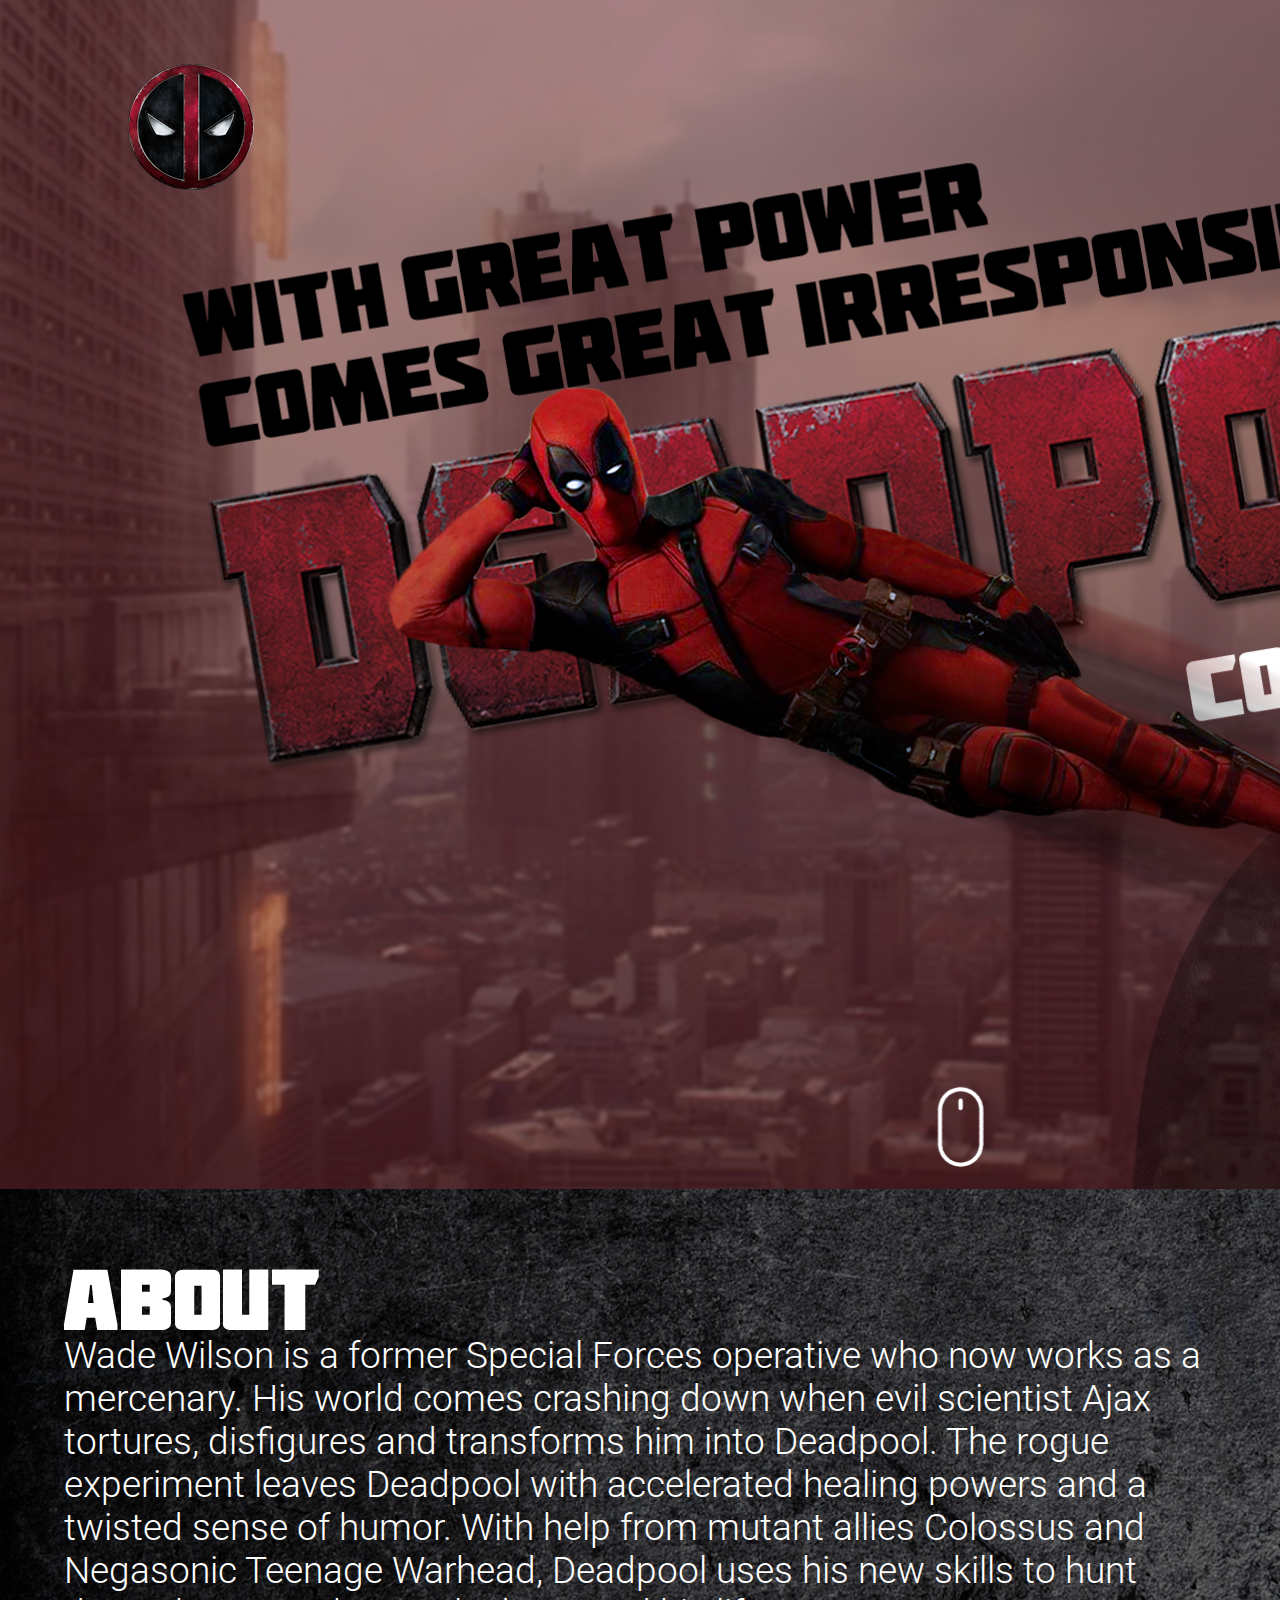
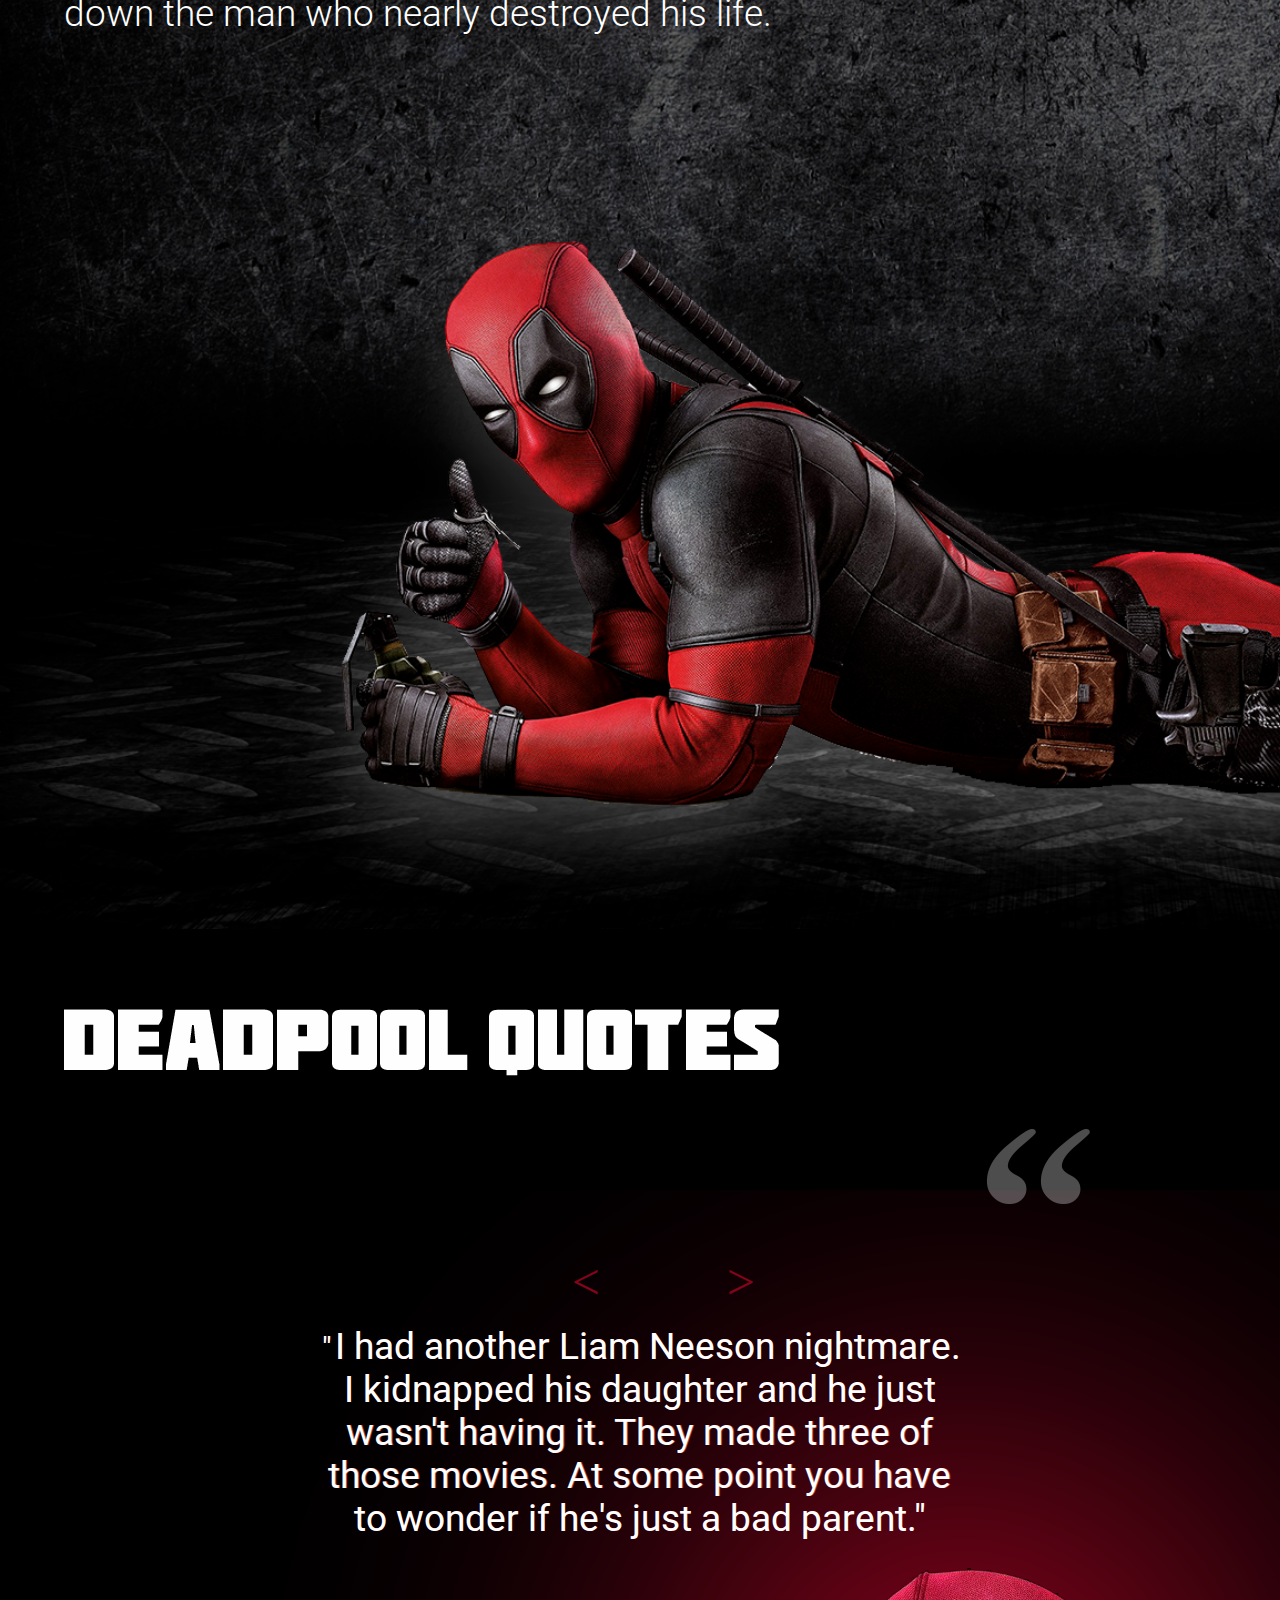
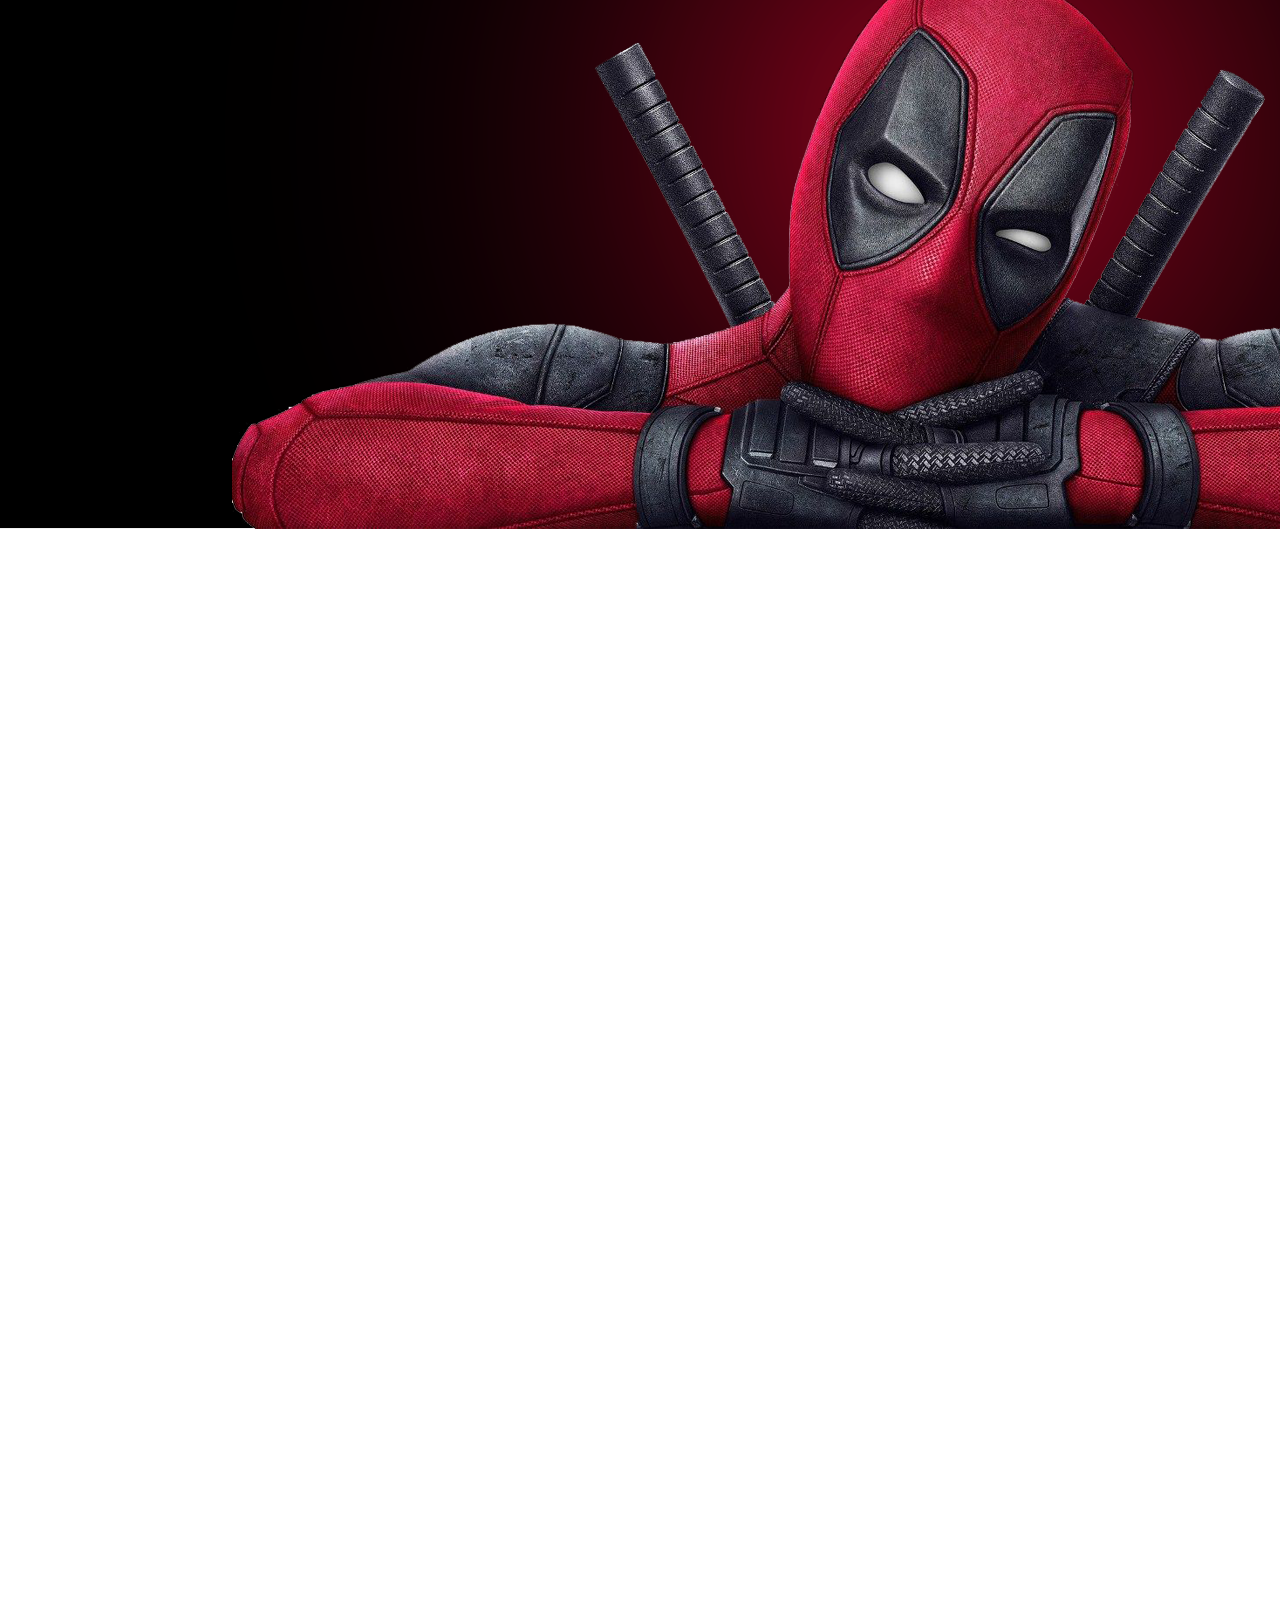
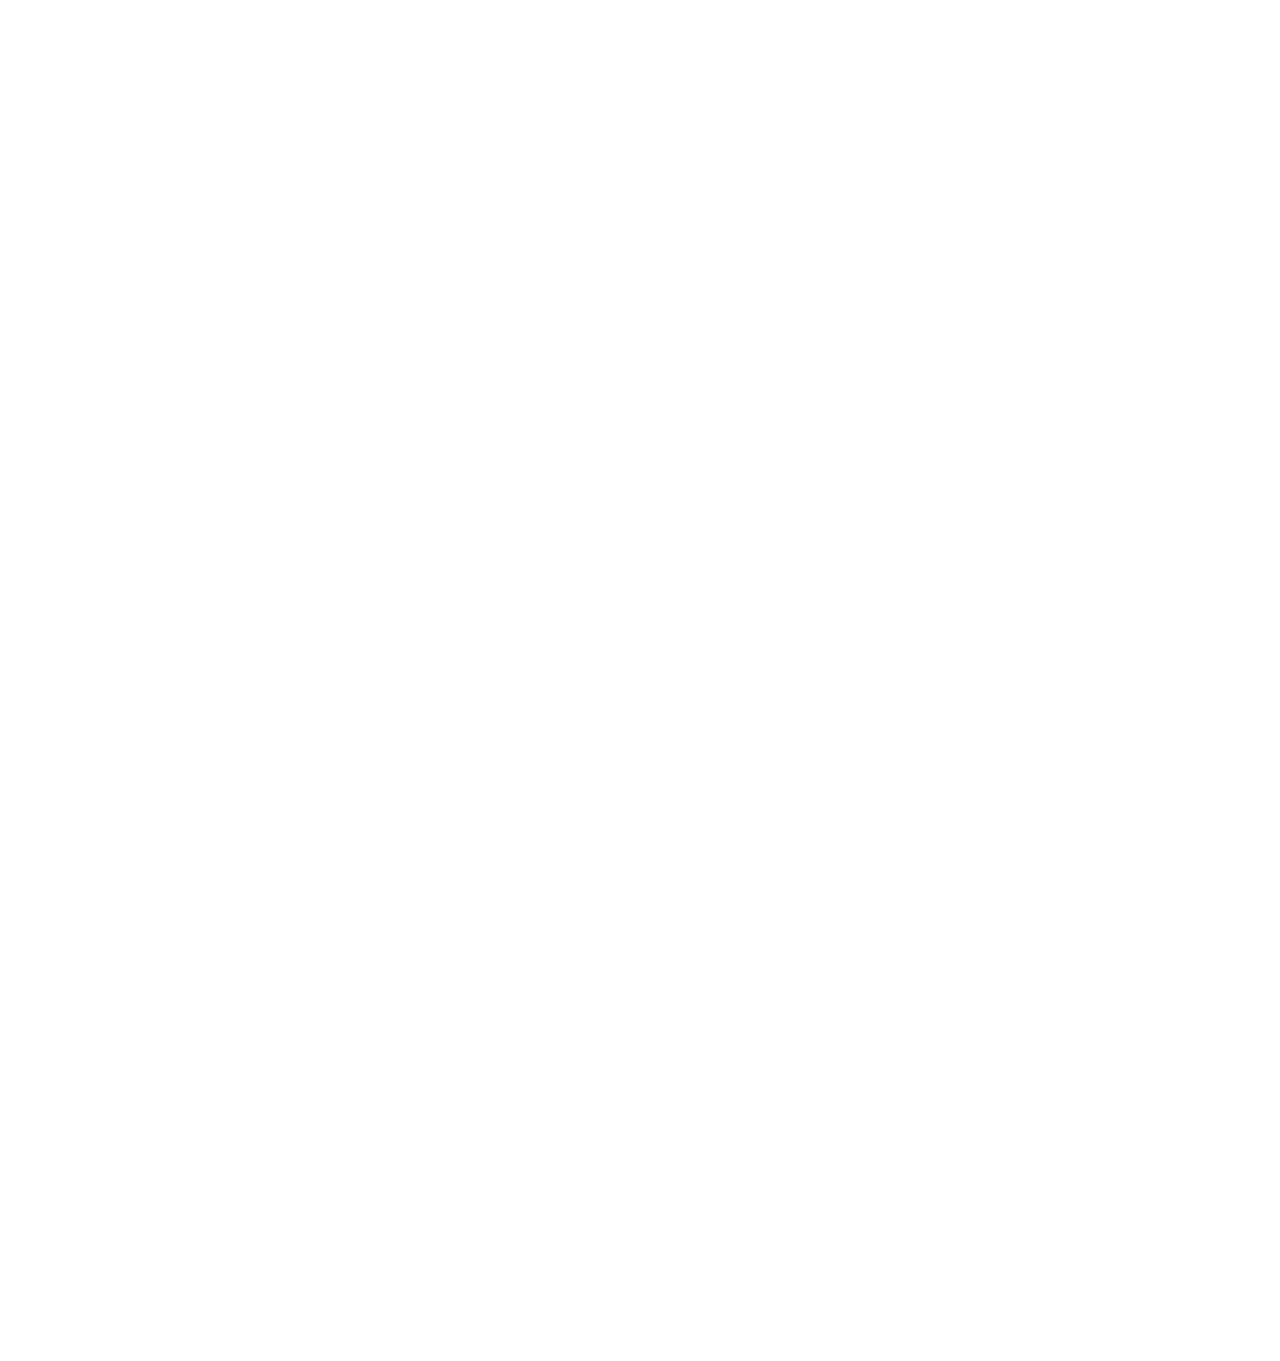
==== index.html @ 46dac018 "quotes part finished" ====
<!DOCTYPE html>
<html>
<head>
	<title>Deadpool</title>
	<link rel="stylesheet" type="text/css" href="styles/index.css">
	<link rel="stylesheet" type="text/css" href="styles/slider.css">
	<link href="https://fonts.googleapis.com/css?family=Roboto:300,400,700" rel="stylesheet">
	<script src="https://cdnjs.cloudflare.com/ajax/libs/jquery/2.1.3/jquery.min.js"></script>
	<script type="text/javascript" src="scripts/textslider.js"></script>
</head>
<body>
	<div class="container">
		<div class="section1">
			<img class="logo" src="media/images/logo.png">
			<img class="deadpool1" src="media/images/deadpool1.png">
		</div>
		<div class="section2">
			<div class="section2_content">
				<img class="about" src="media/images/about.png">
				<p class="deadpool_p">Wade Wilson is a former Special Forces operative who now works as a mercenary. His world comes crashing down when evil scientist Ajax tortures, disfigures and transforms him into Deadpool. The rogue experiment leaves Deadpool with accelerated healing powers and a twisted sense of humor. With help from mutant allies Colossus and Negasonic Teenage Warhead, Deadpool uses his new skills to hunt down the man who nearly destroyed his life.</p>
			</div>
		</div>
		<div class="section3">
			<div class="section3_content">
				<img class="quotes" src="media/images/quotes.png">
				<img class="navodnici" src="media/images/navodnici.png">
				<div id="carousel">
				  <div class="btn-bar">
				    <div id="buttons"><a id="prev" href="#"><</a><a id="next" href="#">></a> </div></div>
				    <div id="slides">
				        <ul>
				            <li class="slide">
				                <div class="quoteContainer">
				                    <p class="quote-phrase"><span class="quote-marks">"</span>I had another Liam Neeson nightmare. I kidnapped his daughter and he just wasn't having it. They made three of those movies. At some point you have to wonder if he's just a bad parent.<class="quote-marks">"</span>

				                    </p>
				                </div>
				            </li>
				            <li class="slide">
				                <div class="quoteContainer">
				                    <p class="quote-phrase"><span class="quote-marks">"</span>You don't need to be a superhero to get the girl, the right girl will bring out the hero in you.
				                    <span class="quote-marks">"</span>

				                    </p>
				                </div>
				            </li>
				            <li class="slide">
				                <div class="quoteContainer">
				                    <p class="quote-phrase"><span class="quote-marks">"</span>WAIT! You may be wondering why the red suit. Well, that's so bad guys don't see me bleed.<span class="quote-marks">"</span>

				                    </p>
				                </div>
				            </li>
				            <li class="slide">
				                <div class="quoteContainer">
				                    <p class="quote-phrase"><span class="quote-marks">"</span>Whatever they did to me made me totally indestructible... and completely unfuckable.<span class="quote-marks">"</span>

				                    </p>
				                </div>
				            </li>
				            <li class="slide">
				                <div class="quoteContainer">
				                    <p class="quote-phrase"><span class="quote-marks">"</span>I don't want to go to Mexico for treatment. Do you know what the Spanish word is for cancer? El cancer.<span class="quote-marks">"</span>

				                    </p>
				                </div>
				            </li>
				            <li class="slide">
				                <div class="quoteContainer">
				                    <p class="quote-phrase"><span class="quote-marks">"</span>Looks *are* everything. You ever heard David Beckham speak? It's like he mouth-sexed a can of helium. Think Ryan Reynolds got this far on his superior acting method?<span class="quote-marks">"</span>

				                    </p>
				                </div>
				            </li>
				            <li class="slide">
				                <div class="quoteContainer">
				                    <p class="quote-phrase"><span class="quote-marks">"</span>Today was about as much fun as a sandpaper dildo.<span class="quote-marks">"</span>

				                    </p>
				                </div>
				            </li>
				        </ul>
				    </div>
				<img class="deadpool3" src="media/images/deadpool3.png">
			</div>
		</div>
	</div>
</body>
</html>
---- styles/index.css ----
* {
	margin: 0;
	padding: 0;
	box-sizing: border-box;
}

.container {
	width: 100%;
	height: 6161px;
}

.section1 {
	width: 100%;
	height: 1189px;
	background: url(../media/images/backgroundimg.png);
	background-repeat: no-repeat;
	background-size: cover;
}

	.logo {
		margin: 5% 0 0 10%;
	}

	.deadpool1 {
		margin: 15% 0 0 30%;
	}


.section2 {
	width: 100%;
	height: 1340px;
	background: url(../media/images/backgroundimg2.png);
	background-repeat: no-repeat;
	background-size: cover;
}

	.deadpool2 {
		margin: 30% 20% 0 20%;
	}

	.section2_content {
		width: 90%;
		height: 1210px;
		margin: 0 auto;
	}

		.about {
			margin-top: 80px;
		}

		.deadpool_p {
			color: white;
			font-size: 37px;
			font-weight: 300;
			font-family: 'Roboto', sans-serif;
			
		}

.section3 {
	width: 100%;
	height: 1200px;
	background: url(../media/images/backgroundimg3.png);
	background-repeat: no-repeat;
	background-size: cover;
}

	.section3_content {
		width: 90%;
		margin: 0 auto;
	}

		.quotes {
			margin-top: 80px;
			float: left;
		}

		.navodnici {
			float: left;
			margin: 200px 0 0 207px;
		}

		.deadpool3 {
			margin: -2px 0 0 -9%;
		}
---- styles/slider.css ----
#carousel {
position: relative;
width:60%;
margin:0 auto;
}

#slides {
overflow: hidden;
position: relative;
width: 100%;
height: 250px;
}

#slides ul {
list-style: none;
width:100%;
height:250px;
margin: 0;
padding: 0;
position: relative;
}

 #slides li {
width:100%;
height:250px;
float:left;
text-align: center;
position: relative;
font-family:'Roboto', sans-serif;
}
/* Styling for prev and next buttons */
.btn-bar{
    max-width: 346px;
    margin: 0 auto;
    display: block;
    position: relative;
    top: 40px;
    width: 100%;
}

 #buttons {
padding:0 0 40px 0;
float:right;
}

#buttons a {
text-align:center;
display:block;
font-size:50px;
float:left;
outline:0;
margin:0 60px;
color:#84041c;
text-decoration:none;
display:block;
padding:9px;
width:35px;
}

a#prev:hover, a#next:hover {
color:#FFF;
text-shadow:.5px 0px #b14943;  
}

.quote-phrase, .quote-author {
font-weight:400;
display: table-cell;
vertical-align: middle;
padding: 5px 20px;
font-family:'Roboto', sans-serif;
}

.quote-phrase {
height: 200px;
font-size:37px;
color:#FFF;
/*font-style:italic;*/
text-shadow:.5px 0px #b14943;  
}

.quote-marks {
font-size:30px;
padding:0 3px 3px;
position:inherit;
}

.quote-author {
font-style:normal;
font-size:20px;
color:#b14943;
font-weight:400;
height: 30px;
}

.quoteContainer, .authorContainer {
display: table;
width: 100%;
}
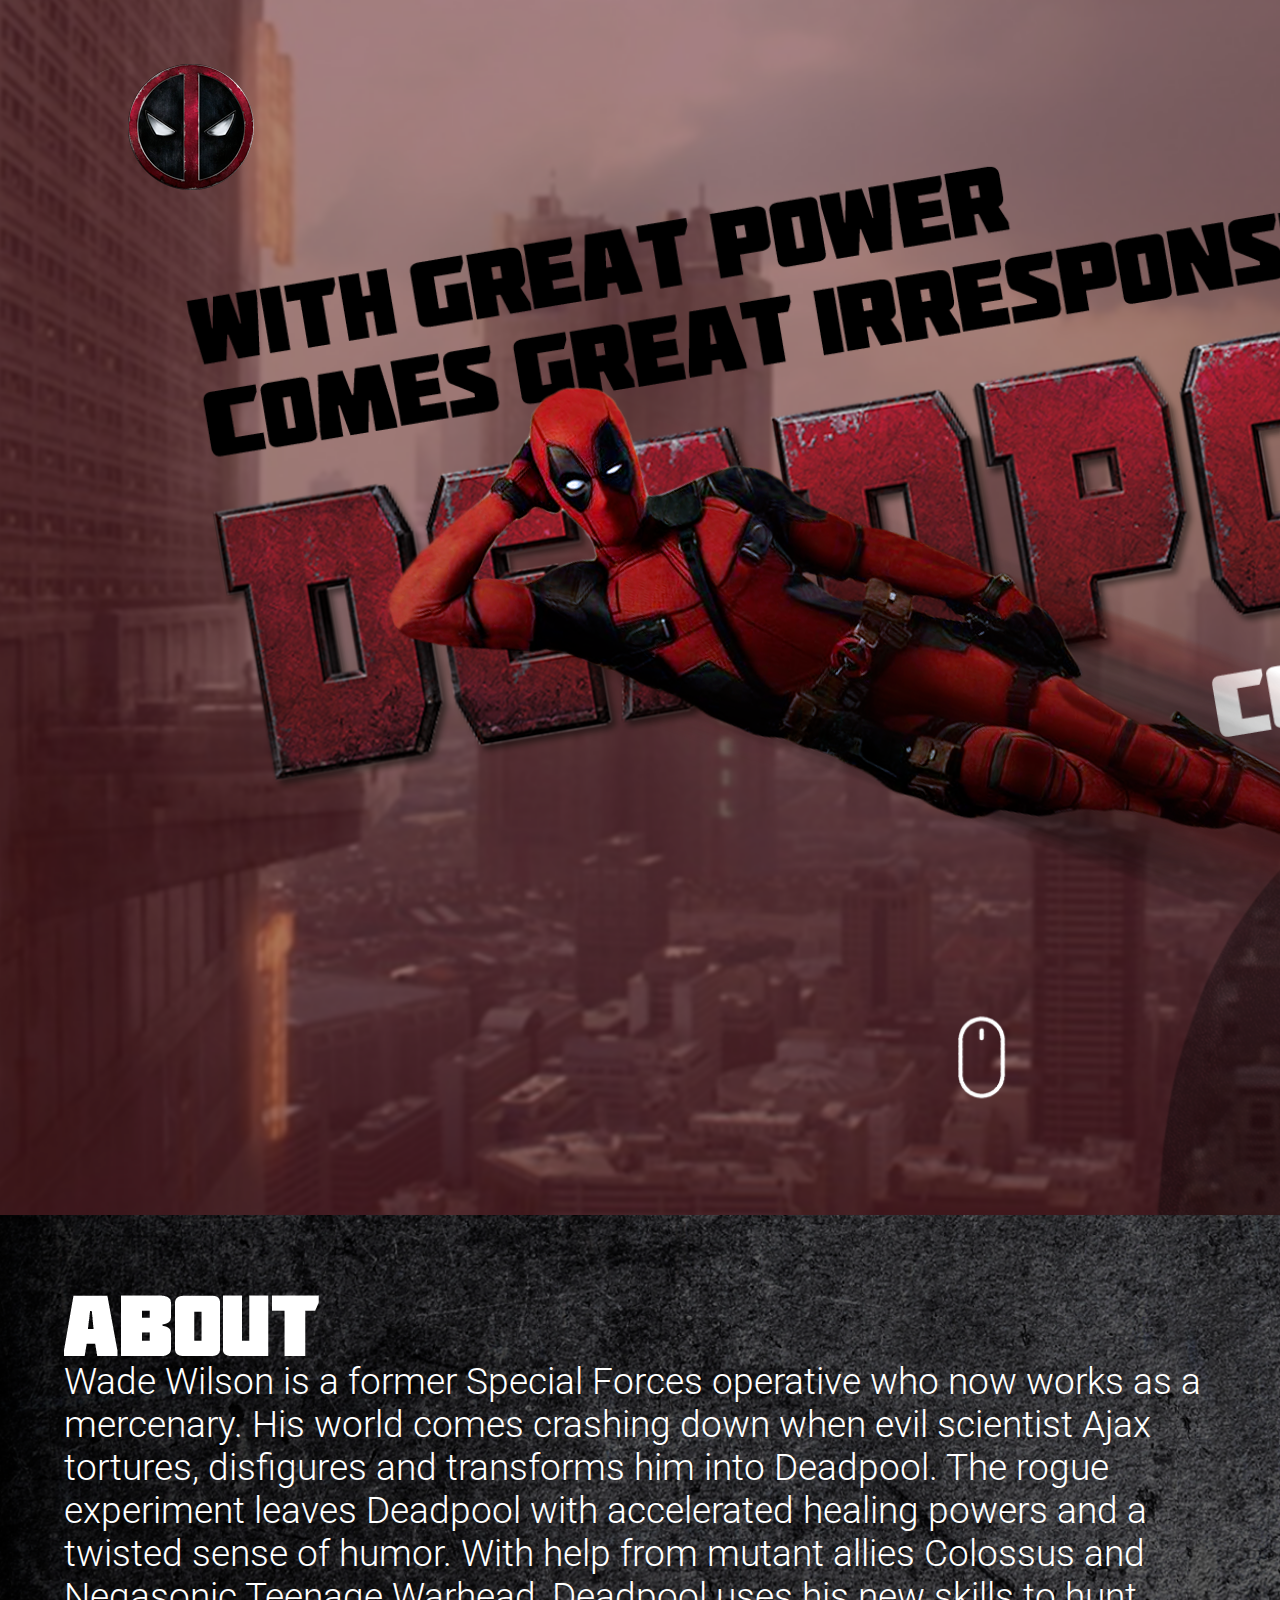
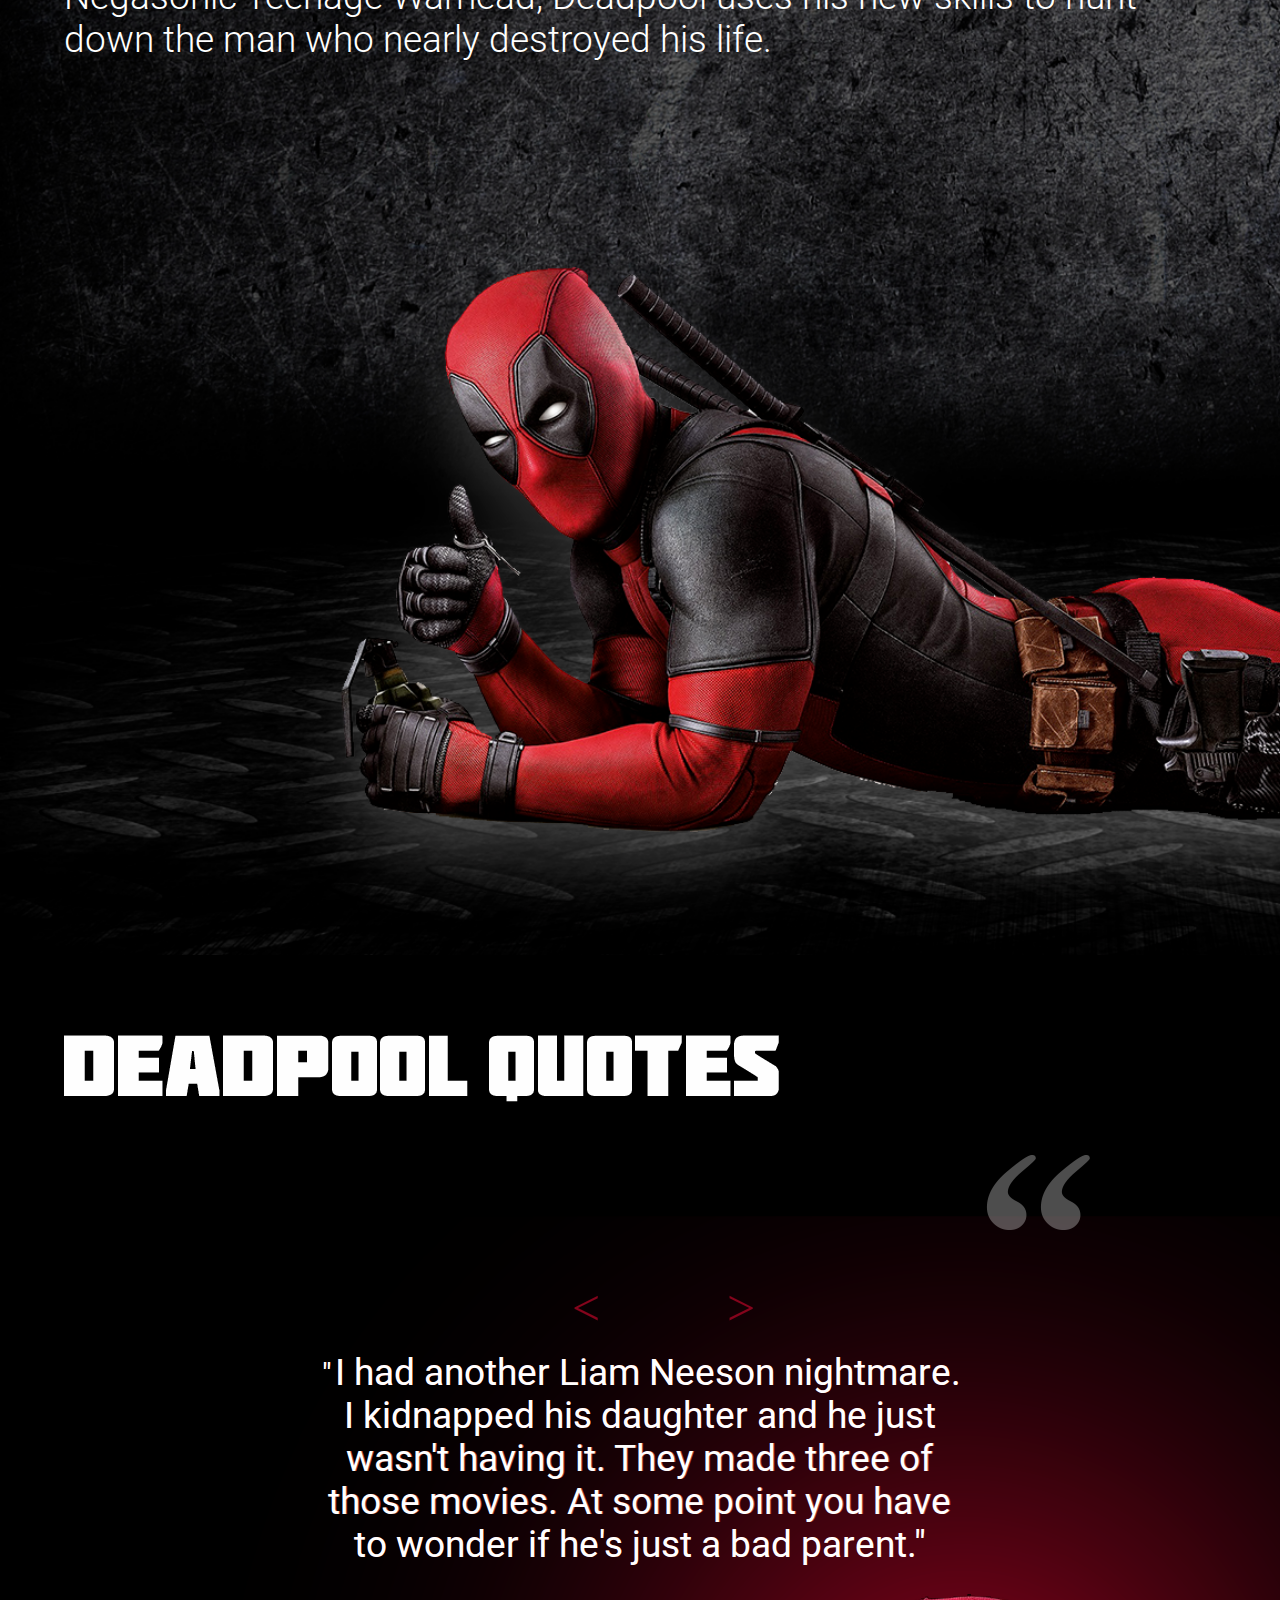
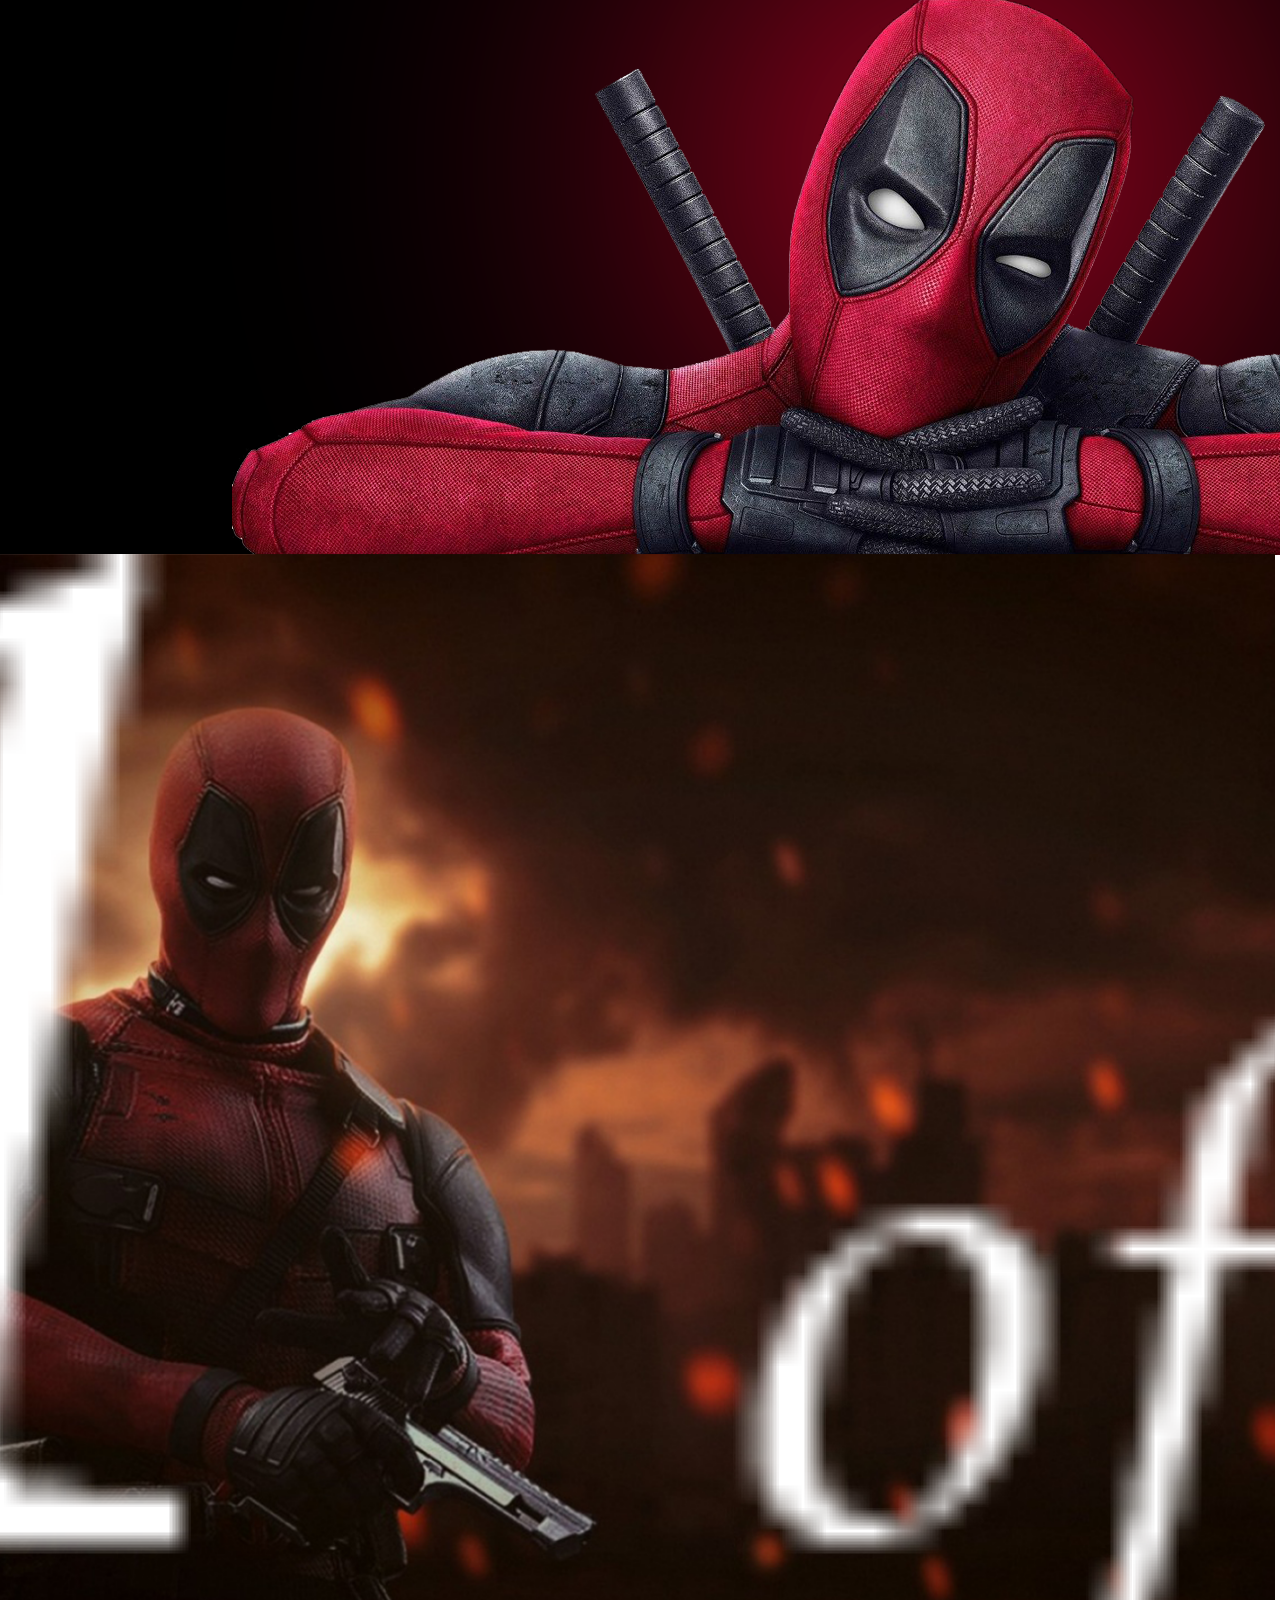
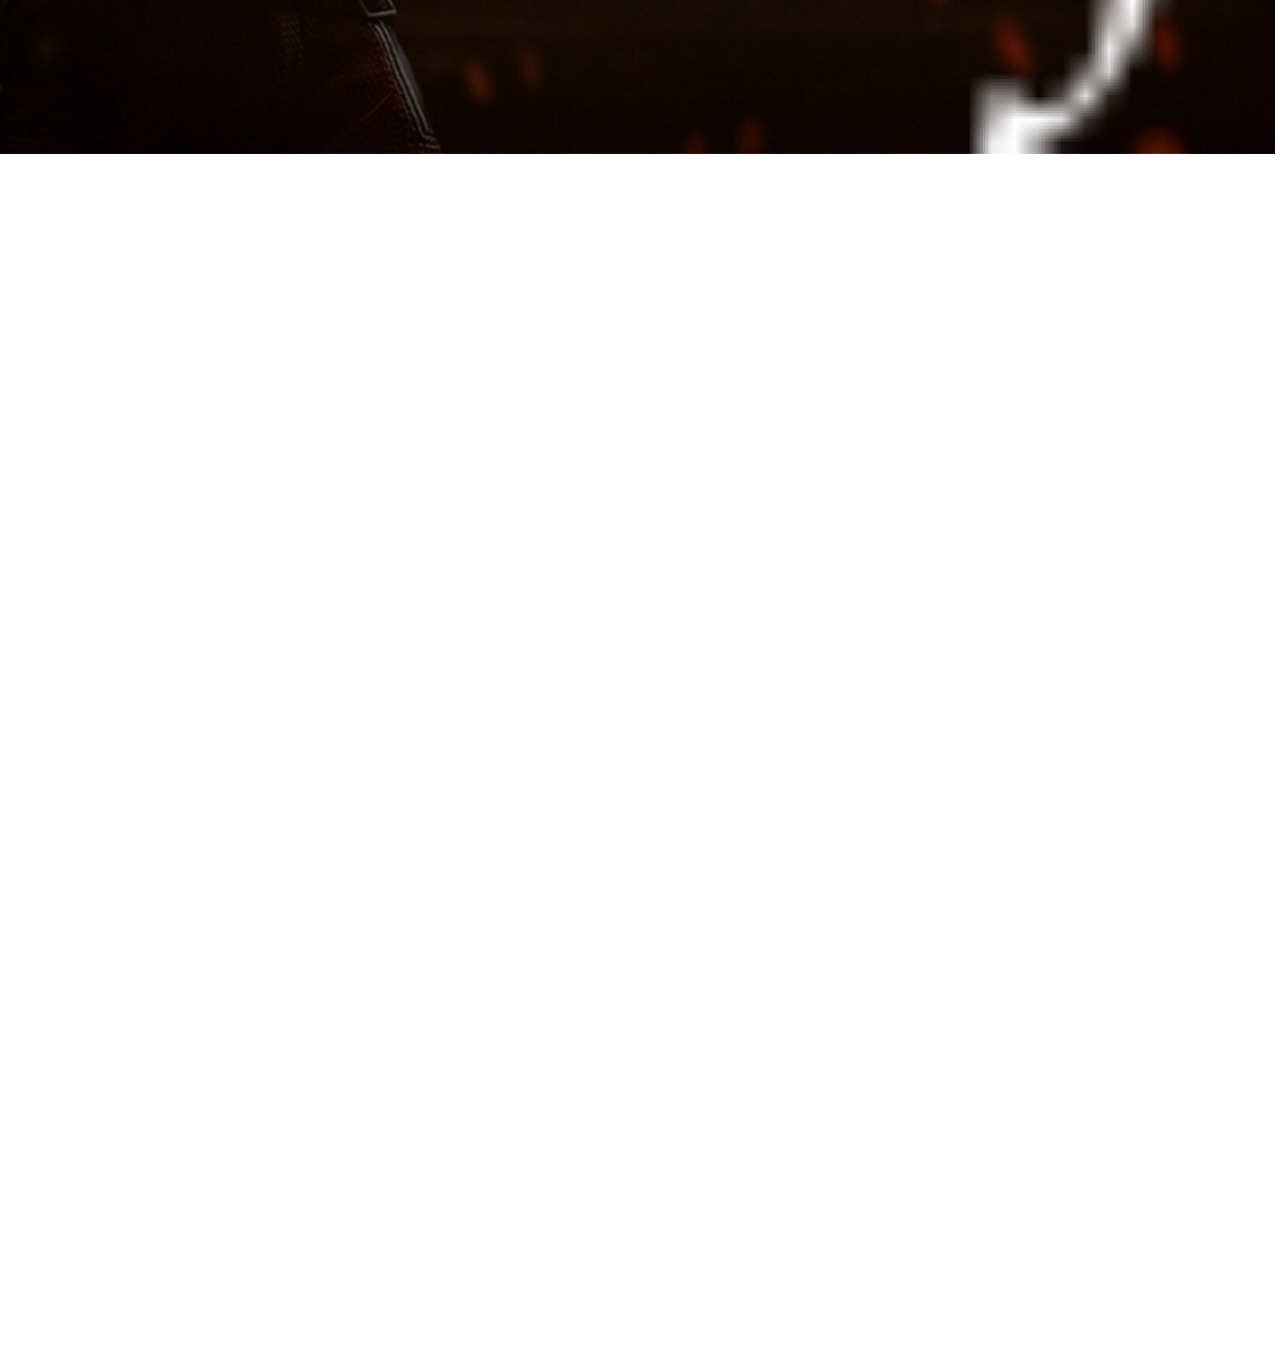
==== commit 6a094979: "second slider" ====
--- a/index.html
+++ b/index.html
@@ -2,6 +2,7 @@
 <html>
 <head>
 	<title>Deadpool</title>
+	<link rel="stylesheet" href="plugins/slider-pro-master/dist/css/slider-pro.min.css">
 	<link rel="stylesheet" type="text/css" href="styles/index.css">
 	<link rel="stylesheet" type="text/css" href="styles/slider.css">
 	<link href="https://fonts.googleapis.com/css?family=Roboto:300,400,700" rel="stylesheet">
@@ -84,6 +85,64 @@
 				<img class="deadpool3" src="media/images/deadpool3.png">
 			</div>
 		</div>
+		<div class="section4">
+			<section id="main-slider" class="no-margin">
+			<div class="slider-pro" id="my-slider">
+				<div class="sp-slides">
+					<div class="sp-slide">
+						<img class="sp-image" src="media/images/sliderimg1.png"/>
+						<div class="sp-layer" data-position="left" data-horizontal="-25%" data-vertical="-40%">
+							<img class="sp-image sp-layer" src="media/images/slider1.png">
+						</div>
+					</div>
+
+					<div class="sp-slide">
+						<img class="sp-image" src="media/images/sliderimg2.png"/>
+						<div class="sp-layer" data-position="left" data-horizontal="-25%" data-vertical="-40%">
+							<img class="sp-image sp-layer" src="media/images/slider2.png">
+						</div>
+					</div>
+
+					<div class="sp-slide">
+						<img class="sp-image" src="media/images/sliderimg3.png"/>
+						<div class="sp-layer" data-position="left" data-horizontal="-50%" data-vertical="-40%">
+							<img class="sp-image sp-layer" src="media/images/slider3.png">
+						</div>
+					</div>
+
+					<div class="sp-slide">
+						<img class="sp-image" src="media/images/sliderimg4.png"/>
+						<div class="sp-layer" data-position="left" data-horizontal="-50%" data-vertical="-40%">
+							<img class="sp-image sp-layer" src="media/images/slider4.png">
+						</div>
+					</div>
+
+					<div class="sp-slide">
+						<img class="sp-image" src="media/images/sliderimg5.png"/>
+						<div class="sp-layer" data-position="left" data-horizontal="-50%" data-vertical="-40%">
+							<img class="sp-image sp-layer" src="media/images/slider5.png">
+						</div>
+					</div>
+				</div>
+			</div>
+		</section>
+		</div>
 	</div>
+	<script src="plugins/slider-pro-master/libs/jquery-1.11.0.min.js"></script>
+	<script src="plugins/slider-pro-master/dist/js/jquery.sliderPro.min.js"></script>
+	<script type="text/javascript">
+		jQuery(document).ready(function($){
+			$('#my-slider').sliderPro({
+				width: '100%',
+				height: 1200,
+				arrows: true,
+				buttons: false,
+				waitForLayers: false,
+				fade: false,
+				autoplay: true,
+				autoScaleLayers: false
+			});
+		});
+	</script>
 </body>
 </html>--- a/plugins/slider-pro-master/dist/css/slider-pro.min.css
+++ b/plugins/slider-pro-master/dist/css/slider-pro.min.css
@@ -0,0 +1,6 @@
+/*!
+*  - v1.3
+* Homepage: http://bqworks.com/slider-pro/
+* Author: bqworks
+* Author URL: http://bqworks.com/
+*/.slider-pro{position:relative;margin:0 auto;-moz-box-sizing:content-box;box-sizing:content-box}.sp-slides-container{position:relative}.sp-mask{position:relative;overflow:hidden}.sp-slides{position:relative;-webkit-backface-visibility:hidden;-webkit-perspective:1000}.sp-slide{position:absolute}.sp-image-container{overflow:hidden}.sp-image{position:relative;display:block;border:none}.sp-no-js{overflow:hidden;max-width:100%}.sp-thumbnails-container{position:relative;overflow:hidden;direction:ltr}.sp-bottom-thumbnails,.sp-top-thumbnails{left:0;margin:0 auto}.sp-top-thumbnails{position:absolute;top:0;margin-bottom:4px}.sp-bottom-thumbnails{margin-top:4px}.sp-left-thumbnails,.sp-right-thumbnails{position:absolute;top:0}.sp-right-thumbnails{right:0;margin-left:4px}.sp-left-thumbnails{left:0;margin-right:4px}.sp-thumbnails{position:relative}.sp-thumbnail{border:none}.sp-thumbnail-container{position:relative;display:block;overflow:hidden;float:left;-moz-box-sizing:border-box;box-sizing:border-box}.sp-rtl .sp-thumbnail-container{float:right}.sp-bottom-thumbnails .sp-thumbnail-container,.sp-top-thumbnails .sp-thumbnail-container{margin-left:2px;margin-right:2px}.sp-bottom-thumbnails .sp-thumbnail-container:first-child,.sp-top-thumbnails .sp-thumbnail-container:first-child{margin-left:0}.sp-bottom-thumbnails .sp-thumbnail-container:last-child,.sp-top-thumbnails .sp-thumbnail-container:last-child{margin-right:0}.sp-left-thumbnails .sp-thumbnail-container,.sp-right-thumbnails .sp-thumbnail-container{margin-top:2px;margin-bottom:2px}.sp-left-thumbnails .sp-thumbnail-container:first-child,.sp-right-thumbnails .sp-thumbnail-container:first-child{margin-top:0}.sp-left-thumbnails .sp-thumbnail-container:last-child,.sp-right-thumbnails .sp-thumbnail-container:last-child{margin-bottom:0}.sp-right-thumbnails.sp-has-pointer{margin-left:-13px}.sp-right-thumbnails.sp-has-pointer .sp-thumbnail{position:absolute;left:18px;margin-left:0!important}.sp-right-thumbnails.sp-has-pointer .sp-selected-thumbnail:before{content:'';position:absolute;height:100%;border-left:5px solid red;left:0;top:0;margin-left:13px}.sp-right-thumbnails.sp-has-pointer .sp-selected-thumbnail:after{content:'';position:absolute;width:0;height:0;left:0;top:50%;margin-top:-8px;border-right:13px solid red;border-top:8px solid transparent;border-bottom:8px solid transparent}.sp-left-thumbnails.sp-has-pointer{margin-right:-13px}.sp-left-thumbnails.sp-has-pointer .sp-thumbnail{position:absolute;right:18px}.sp-left-thumbnails.sp-has-pointer .sp-selected-thumbnail:before{content:'';position:absolute;height:100%;border-left:5px solid red;right:0;top:0;margin-right:13px}.sp-left-thumbnails.sp-has-pointer .sp-selected-thumbnail:after{content:'';position:absolute;width:0;height:0;right:0;top:50%;margin-top:-8px;border-left:13px solid red;border-top:8px solid transparent;border-bottom:8px solid transparent}.sp-bottom-thumbnails.sp-has-pointer{margin-top:-13px}.sp-bottom-thumbnails.sp-has-pointer .sp-thumbnail{position:absolute;top:18px;margin-top:0!important}.sp-bottom-thumbnails.sp-has-pointer .sp-selected-thumbnail:before{content:'';position:absolute;width:100%;border-bottom:5px solid red;top:0;margin-top:13px}.sp-bottom-thumbnails.sp-has-pointer .sp-selected-thumbnail:after{content:'';position:absolute;width:0;height:0;left:50%;top:0;margin-left:-8px;border-bottom:13px solid red;border-left:8px solid transparent;border-right:8px solid transparent}.sp-top-thumbnails.sp-has-pointer{margin-bottom:-13px}.sp-top-thumbnails.sp-has-pointer .sp-thumbnail{position:absolute;bottom:18px}.sp-top-thumbnails.sp-has-pointer .sp-selected-thumbnail:before{content:'';position:absolute;width:100%;border-bottom:5px solid red;bottom:0;margin-bottom:13px}.sp-top-thumbnails.sp-has-pointer .sp-selected-thumbnail:after{content:'';position:absolute;width:0;height:0;left:50%;bottom:0;margin-left:-8px;border-top:13px solid red;border-left:8px solid transparent;border-right:8px solid transparent}.sp-layer{position:absolute;margin:0;box-sizing:border-box;-moz-box-sizing:border-box;-webkit-box-sizing:border-box;-webkit-font-smoothing:subpixel-antialiased;-webkit-backface-visibility:hidden}.sp-black{color:#FFF;background:#000;background:rgba(0,0,0,.7)}.sp-white{color:#000;background:#fff;background:rgba(255,255,255,.7)}.sp-rounded{border-radius:10px}.sp-padding{padding:10px}.sp-grab{cursor:url(images/openhand.cur),move}.sp-grabbing{cursor:url(images/closedhand.cur),move}.sp-selectable{cursor:default}.sp-caption-container{text-align:center;margin-top:10px}.sp-full-screen{margin:0!important;background-color:#000}.sp-full-screen-button{position:absolute;top:5px;right:10px;font-size:30px;line-height:1;cursor:pointer;-webkit-transform:rotate(45deg);-ms-transform:rotate(45deg);transform:rotate(45deg)}.sp-full-screen-button:before{content:'\2195'}.sp-fade-full-screen{opacity:0;-webkit-transition:opacity .5s;transition:opacity .5s}.slider-pro:hover .sp-fade-full-screen{opacity:1}.sp-buttons{position:relative;width:100%;text-align:center;padding-top:10px}.sp-rtl .sp-buttons{direction:rtl}.sp-full-screen .sp-buttons{display:none}.sp-button{width:10px;height:10px;border:2px solid #000;border-radius:50%;margin:4px;display:inline-block;-moz-box-sizing:border-box;-webkit-box-sizing:border-box;box-sizing:border-box;cursor:pointer}.sp-selected-button{background-color:#000}@media only screen and (min-width:768px) and (max-width:1024px){.sp-button{width:14px;height:14px}}@media only screen and (min-width:568px) and (max-width:768px){.sp-button{width:16px;height:16px}}@media only screen and (min-width:320px) and (max-width:568px){.sp-button{width:18px;height:18px}}.sp-arrows{position:absolute}.sp-fade-arrows{opacity:0;-webkit-transition:opacity .5s;transition:opacity .5s}.sp-slides-container:hover .sp-fade-arrows{opacity:1}.sp-horizontal .sp-arrows{width:100%;left:0;top:50%;margin-top:-15px}.sp-vertical .sp-arrows{height:100%;left:50%;top:0;margin-left:-10px}.sp-arrow{position:absolute;display:block;width:20px;height:30px;cursor:pointer}.sp-vertical .sp-arrow{-webkit-transform:rotate(90deg);-ms-transform:rotate(90deg);transform:rotate(90deg)}.sp-horizontal .sp-previous-arrow{left:20px;right:auto}.sp-horizontal .sp-next-arrow,.sp-horizontal.sp-rtl .sp-previous-arrow{right:20px;left:auto}.sp-horizontal.sp-rtl .sp-next-arrow{left:20px;right:auto}.sp-vertical .sp-previous-arrow{top:20px}.sp-vertical .sp-next-arrow{bottom:20px;-webkit-transform:rotate(270deg);-ms-transform:rotate(270deg);transform:rotate(270deg)}.sp-next-arrow:after,.sp-next-arrow:before,.sp-previous-arrow:after,.sp-previous-arrow:before{content:'';position:absolute;width:50%;height:50%;background-color:#FFF}.sp-arrow:before{left:30%;top:0;-webkit-transform:skew(145deg,0deg);-ms-transform:skew(145deg,0deg);transform:skew(145deg,0deg)}.sp-arrow:after{left:30%;top:50%;-webkit-transform:skew(-145deg,0deg);-ms-transform:skew(-145deg,0deg);transform:skew(-145deg,0deg)}.sp-horizontal.sp-rtl .sp-previous-arrow,.sp-next-arrow{-webkit-transform:rotate(180deg);-ms-transform:rotate(180deg);transform:rotate(180deg)}.sp-horizontal.sp-rtl .sp-next-arrow{-webkit-transform:rotate(0deg);-ms-transform:rotate(0deg);transform:rotate(0deg)}.ie7 .sp-arrow,.ie8 .sp-arrow{width:0;height:0}.ie7 .sp-arrow:after,.ie7 .sp-arrow:before,.ie8 .sp-arrow:after,.ie8 .sp-arrow:before{content:none}.ie7.sp-horizontal .sp-previous-arrow,.ie8.sp-horizontal .sp-previous-arrow{border-right:20px solid #FFF;border-top:20px solid transparent;border-bottom:20px solid transparent}.ie7.sp-horizontal .sp-next-arrow,.ie8.sp-horizontal .sp-next-arrow{border-left:20px solid #FFF;border-top:20px solid transparent;border-bottom:20px solid transparent}.ie7.sp-vertical .sp-previous-arrow,.ie8.sp-vertical .sp-previous-arrow{border-bottom:20px solid #FFF;border-left:20px solid transparent;border-right:20px solid transparent}.ie7.sp-vertical .sp-next-arrow,.ie8.sp-vertical .sp-next-arrow{border-top:20px solid #FFF;border-left:20px solid transparent;border-right:20px solid transparent}.sp-thumbnail-arrows{position:absolute}.sp-fade-thumbnail-arrows{opacity:0;-webkit-transition:opacity .5s;transition:opacity .5s}.sp-thumbnails-container:hover .sp-fade-thumbnail-arrows{opacity:1}.sp-bottom-thumbnails .sp-thumbnail-arrows,.sp-top-thumbnails .sp-thumbnail-arrows{width:100%;top:50%;left:0;margin-top:-12px}.sp-left-thumbnails .sp-thumbnail-arrows,.sp-right-thumbnails .sp-thumbnail-arrows{height:100%;top:0;left:50%;margin-left:-7px}.sp-thumbnail-arrow{position:absolute;display:block;width:15px;height:25px;cursor:pointer}.sp-left-thumbnails .sp-thumbnail-arrows .sp-thumbnail-arrow,.sp-right-thumbnails .sp-thumbnail-arrows .sp-thumbnail-arrow{-webkit-transform:rotate(90deg);-ms-transform:rotate(90deg);transform:rotate(90deg)}.sp-bottom-thumbnails .sp-previous-thumbnail-arrow,.sp-top-thumbnails .sp-previous-thumbnail-arrow{left:0}.sp-bottom-thumbnails .sp-next-thumbnail-arrow,.sp-top-thumbnails .sp-next-thumbnail-arrow{right:0}.sp-left-thumbnails .sp-previous-thumbnail-arrow,.sp-right-thumbnails .sp-previous-thumbnail-arrow{top:0}.sp-left-thumbnails .sp-next-thumbnail-arrow,.sp-right-thumbnails .sp-next-thumbnail-arrow{bottom:0}.sp-next-thumbnail-arrow:after,.sp-next-thumbnail-arrow:before,.sp-previous-thumbnail-arrow:after,.sp-previous-thumbnail-arrow:before{content:'';position:absolute;width:50%;height:50%;background-color:#FFF}.sp-previous-thumbnail-arrow:before{left:30%;top:0;-webkit-transform:skew(145deg,0deg);-ms-transform:skew(145deg,0deg);transform:skew(145deg,0deg)}.sp-previous-thumbnail-arrow:after{left:30%;top:50%;-webkit-transform:skew(-145deg,0deg);-ms-transform:skew(-145deg,0deg);transform:skew(-145deg,0deg)}.sp-next-thumbnail-arrow:before{right:30%;top:0;-webkit-transform:skew(35deg,0deg);-ms-transform:skew(35deg,0deg);transform:skew(35deg,0deg)}.sp-next-thumbnail-arrow:after{right:30%;top:50%;-webkit-transform:skew(-35deg,0deg);-ms-transform:skew(-35deg,0deg);transform:skew(-35deg,0deg)}.ie7 .sp-thumbnail-arrow,.ie8 .sp-thumbnail-arrow{width:0;height:0}.ie7 .sp-thumbnail-arrow:after,.ie7 .sp-thumbnail-arrow:before,.ie8 .sp-thumbnail-arrow:after,.ie8 .sp-thumbnail-arrow:before{content:none}.ie7 .sp-bottom-thumbnails .sp-previous-thumbnail-arrow,.ie7 .sp-top-thumbnails .sp-previous-thumbnail-arrow,.ie8 .sp-bottom-thumbnails .sp-previous-thumbnail-arrow,.ie8 .sp-top-thumbnails .sp-previous-thumbnail-arrow{border-right:12px solid #FFF;border-top:12px solid transparent;border-bottom:12px solid transparent}.ie7 .sp-bottom-thumbnails .sp-next-thumbnail-arrow,.ie7 .sp-top-thumbnails .sp-next-thumbnail-arrow,.ie8 .sp-bottom-thumbnails .sp-next-thumbnail-arrow,.ie8 .sp-top-thumbnails .sp-next-thumbnail-arrow{border-left:12px solid #FFF;border-top:12px solid transparent;border-bottom:12px solid transparent}.ie7 .sp-left-thumbnails .sp-previous-thumbnail-arrow,.ie7 .sp-right-thumbnails .sp-previous-thumbnail-arrow,.ie8 .sp-left-thumbnails .sp-previous-thumbnail-arrow,.ie8 .sp-right-thumbnails .sp-previous-thumbnail-arrow{border-bottom:12px solid #FFF;border-left:12px solid transparent;border-right:12px solid transparent}.ie7 .sp-left-thumbnails .sp-next-thumbnail-arrow,.ie7 .sp-right-thumbnails .sp-next-thumbnail-arrow,.ie8 .sp-left-thumbnails .sp-next-thumbnail-arrow,.ie8 .sp-right-thumbnails .sp-next-thumbnail-arrow{border-top:12px solid #FFF;border-left:12px solid transparent;border-right:12px solid transparent}a.sp-video{text-decoration:none}a.sp-video img{-webkit-backface-visibility:hidden;border:none}a.sp-video:after{content:'\25B6';position:absolute;width:45px;padding-left:5px;height:50px;border:2px solid #FFF;text-align:center;font-size:30px;border-radius:30px;top:0;color:#FFF;bottom:0;left:0;right:0;background-color:rgba(0,0,0,.2);margin:auto;line-height:52px}.slider-pro img.sp-image,.slider-pro img.sp-thumbnail{max-width:none;max-height:none;border:none!important;border-radius:0!important;padding:0!important;-webkit-box-shadow:none!important;-mox-box-shadow:none!important;box-shadow:none!important;transition:none;-moz-transition:none;-webkit-transition:none;-o-transition:none}.slider-pro a{position:static;transition:none!important;-moz-transition:none!important;-webkit-transition:none!important;-o-transition:none!important}.slider-pro canvas,.slider-pro embed,.slider-pro iframe,.slider-pro object,.slider-pro video{max-width:none;max-height:none}.slider-pro p.sp-layer{font-size:14px;line-height:1.4;margin:0}.slider-pro h1.sp-layer{font-size:32px;line-height:1.4;margin:0}.slider-pro h2.sp-layer{font-size:24px;line-height:1.4;margin:0}.slider-pro h3.sp-layer{font-size:19px;line-height:1.4;margin:0}.slider-pro h4.sp-layer{font-size:16px;line-height:1.4;margin:0}.slider-pro h5.sp-layer{font-size:13px;line-height:1.4;margin:0}.slider-pro h6.sp-layer{font-size:11px;line-height:1.4;margin:0}.slider-pro img.sp-layer{border:none}--- a/styles/index.css
+++ b/styles/index.css
@@ -11,7 +11,7 @@
 
 .section1 {
 	width: 100%;
-	height: 1189px;
+	height: 1215px;
 	background: url(../media/images/backgroundimg.png);
 	background-repeat: no-repeat;
 	background-size: cover;
@@ -66,7 +66,7 @@
 
 	.section3_content {
 		width: 90%;
-		margin: 0 auto;
+		margin: 0px auto 0 auto;
 	}
 
 		.quotes {
@@ -81,4 +81,80 @@
 
 		.deadpool3 {
 			margin: -2px 0 0 -9%;
+		}
+
+
+.section4 {
+	width: 100%;
+	height: 1200px;
+	margin: -5px;
+}
+
+	.slider_naslov1 {
+		font-family: 'Oswald', sans-serif;
+		font-weight: 300;
+		color: #cd464b;
+		font-size: 83px !important;
+		text-transform: uppercase;
+	}
+
+		.yellow {
+			color: #fbb73a;
+		}
+
+		.blue {
+			color: #39a6b9;
+		}
+
+	.slider_naslov2 {
+		font-family: 'Oswald', sans-serif;
+		font-weight: 500;
+		color: #343436;
+		font-size: 72px !important;
+		text-transform: uppercase;
+		margin-top: 90px !important;
+	}
+
+	.slider_naslovp {
+		width: 410px;
+		height: 80px;
+		font-family: 'Raleway', sans-serif;
+		font-weight: 400;
+		color: #343436;
+		font-size: 28px !important;
+		margin-top: 220px !important;
+	}
+
+		.p2 {
+			margin-top: 260px !important;
+		}
+
+	.slider_naslovbox {
+		width: 200px;
+		height: 65px;
+		border: 2px solid #343436;
+		margin-top: 350px !important;
+		transition: all 0.3s;
+		-webkit-transition: all 0.3s;
+		-moz-transition: all 0.3s;
+		-o-transition: all 0.3s;
+	}
+
+		.slider_naslovbox p {
+			font-family: 'Raleway', sans-serif; font-weight: 700;
+			color: #343436; 
+			font-size: 24px !important; 
+			text-transform: uppercase;
+			margin-left: 40px !important;
+			margin-top: 15px !important;
+			transition: all 0.3s;
+		}
+
+		.slider_naslovbox:hover {
+			background-color: #343436; 
+			cursor: pointer;
+		}
+
+		.slider_naslovbox:hover p {
+			color: white; 
 		}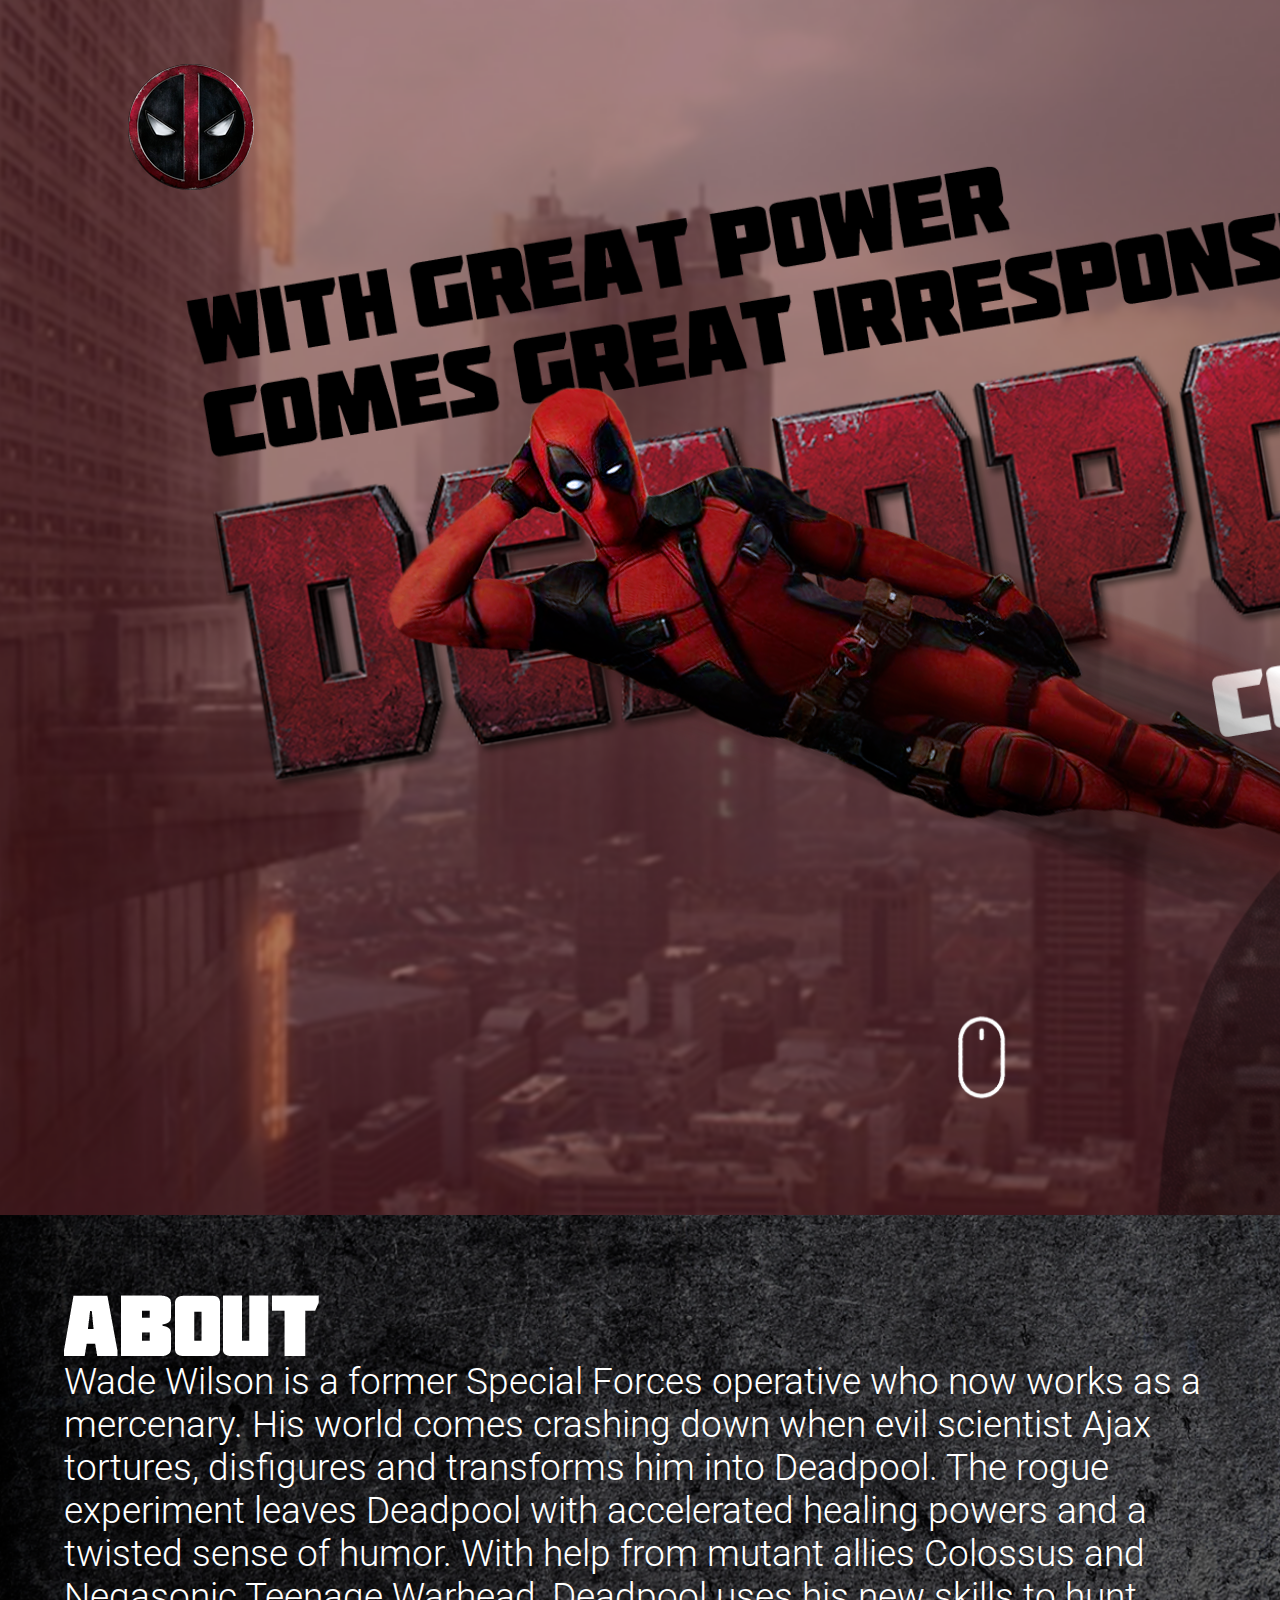
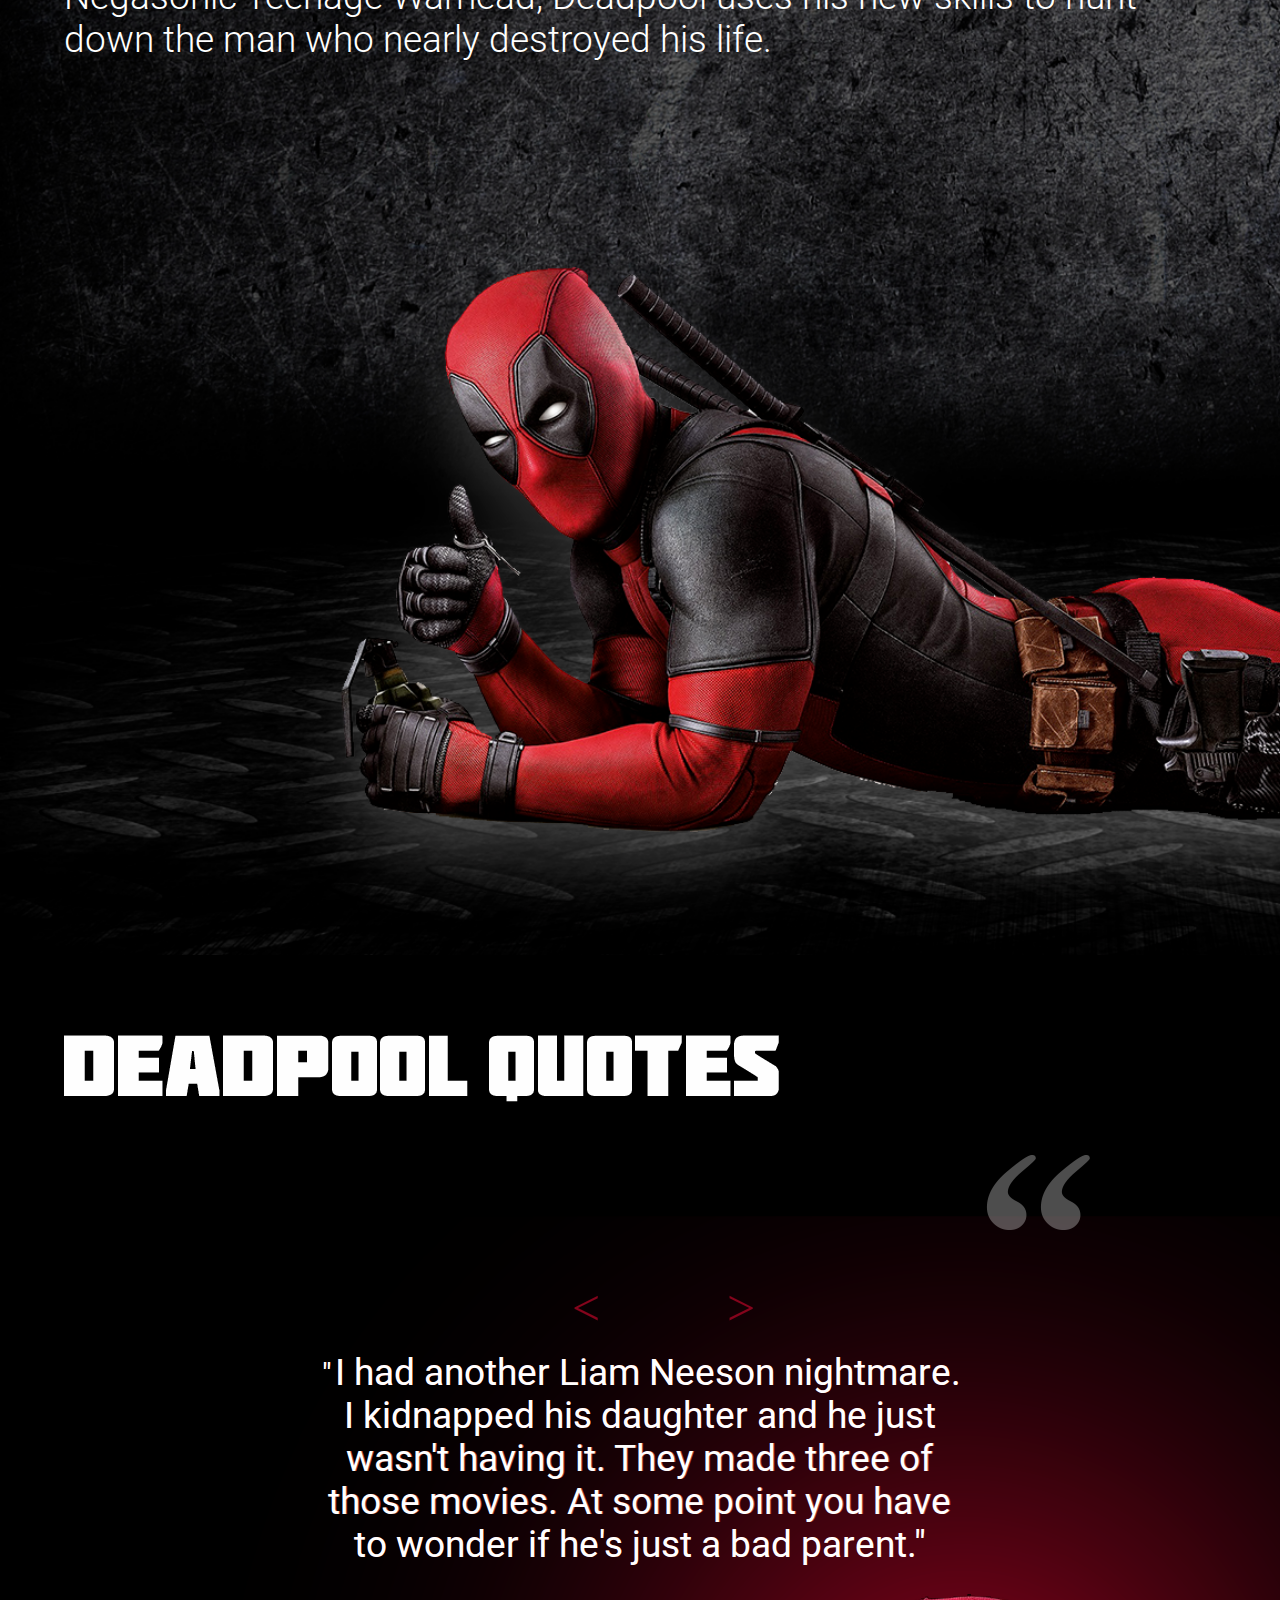
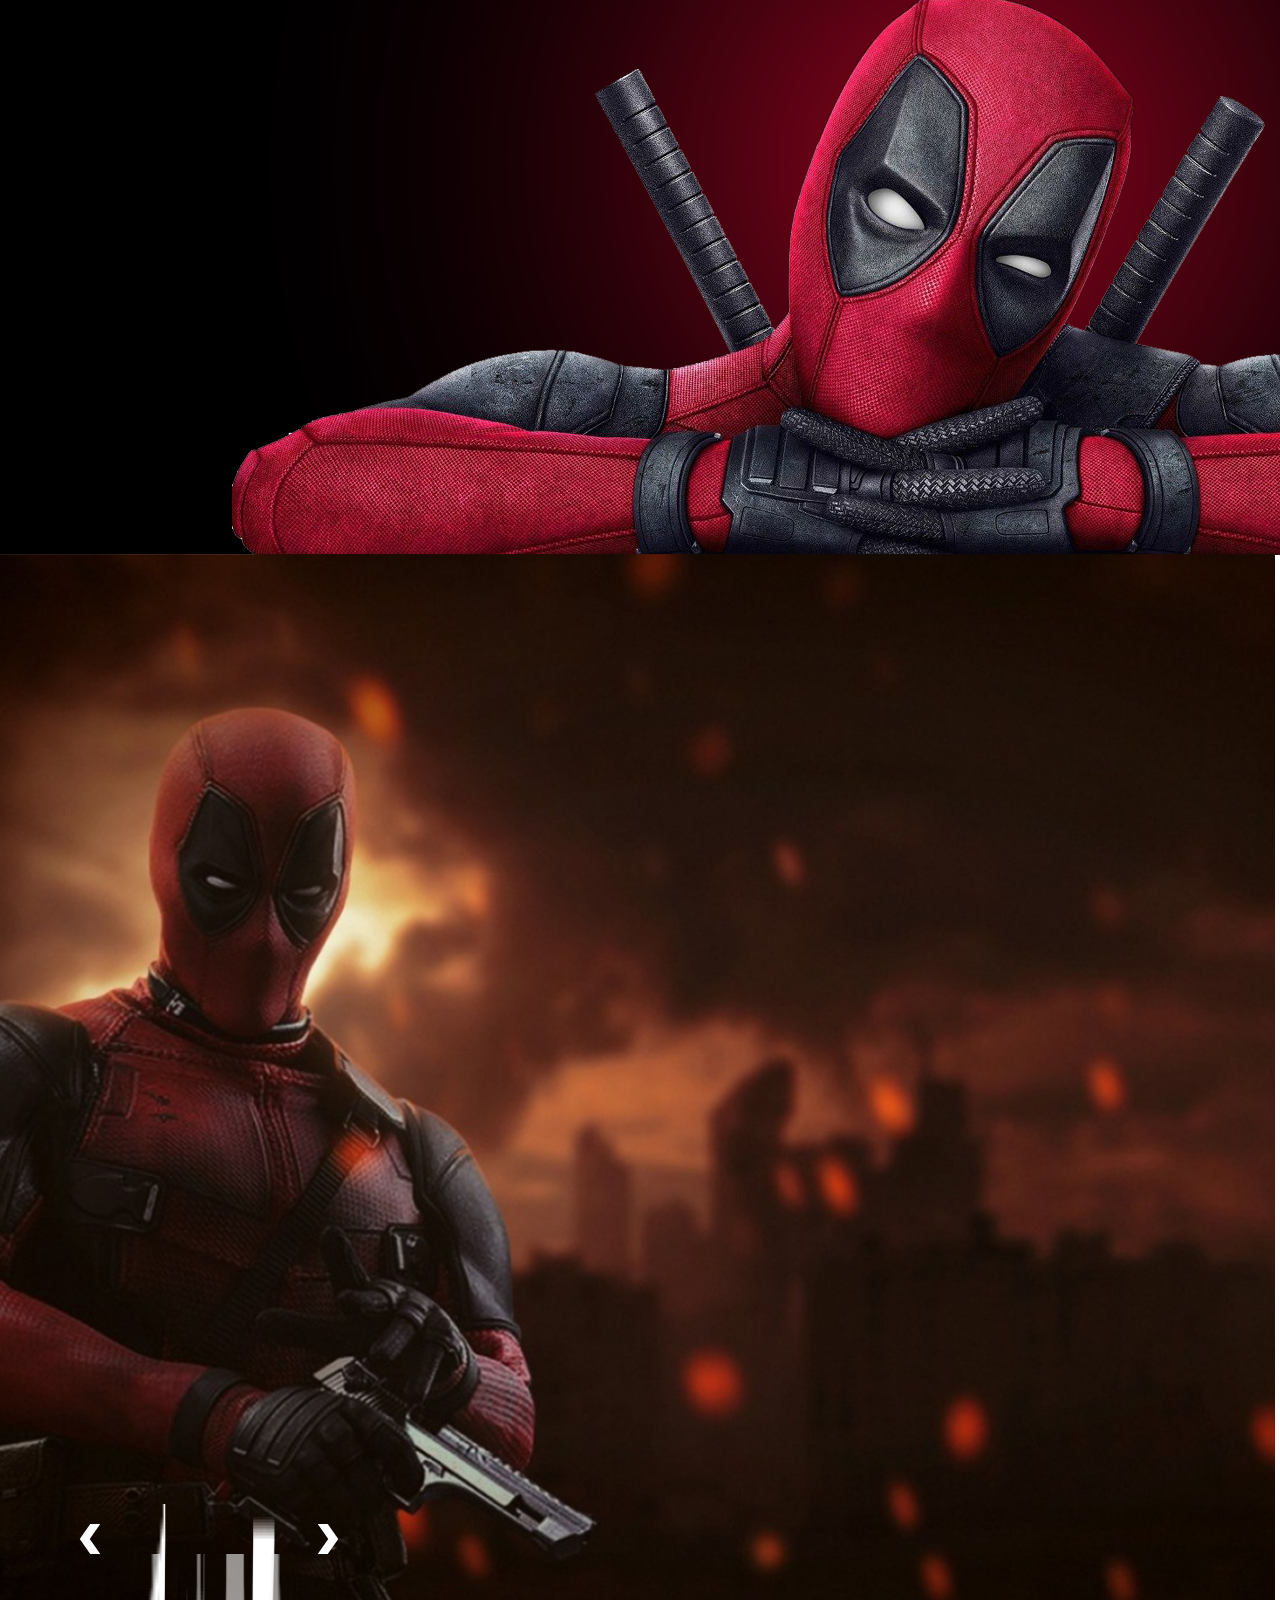
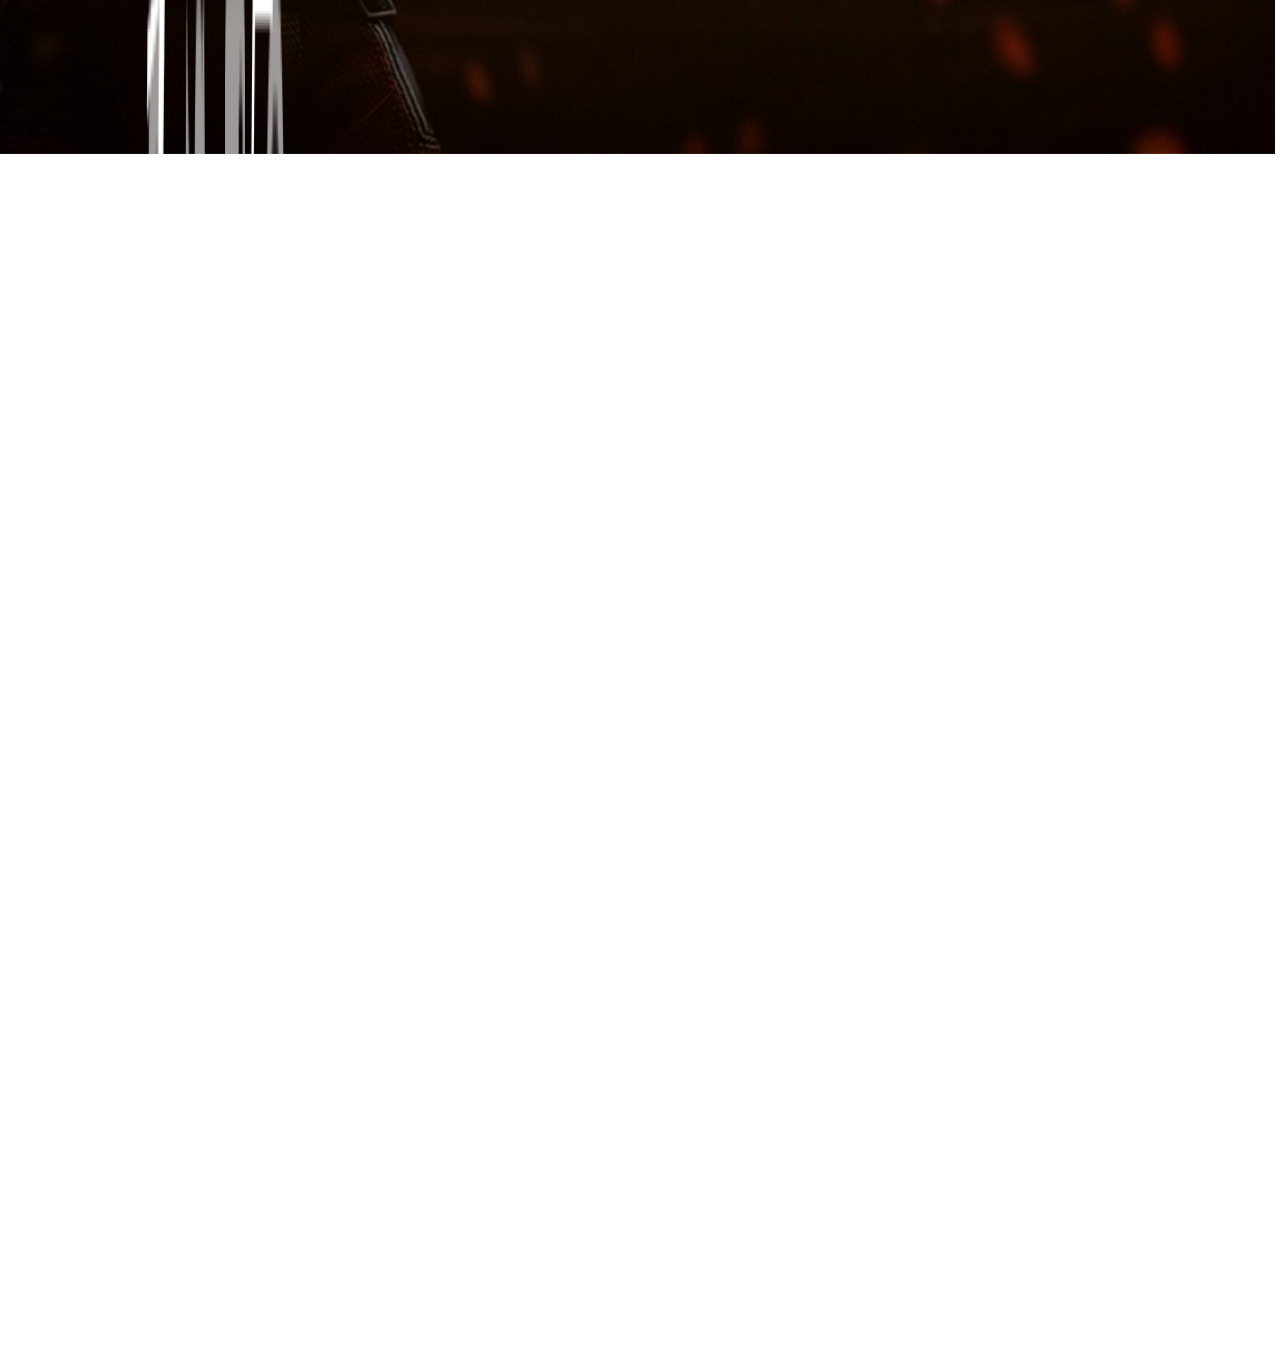
==== commit 46047cd5: "slider smth" ====
--- a/index.html
+++ b/index.html
@@ -3,8 +3,8 @@
 <head>
 	<title>Deadpool</title>
 	<link rel="stylesheet" href="plugins/slider-pro-master/dist/css/slider-pro.min.css">
+	<link rel="stylesheet" type="text/css" href="styles/slider.css">
 	<link rel="stylesheet" type="text/css" href="styles/index.css">
-	<link rel="stylesheet" type="text/css" href="styles/slider.css">
 	<link href="https://fonts.googleapis.com/css?family=Roboto:300,400,700" rel="stylesheet">
 	<script src="https://cdnjs.cloudflare.com/ajax/libs/jquery/2.1.3/jquery.min.js"></script>
 	<script type="text/javascript" src="scripts/textslider.js"></script>
@@ -91,37 +91,57 @@
 				<div class="sp-slides">
 					<div class="sp-slide">
 						<img class="sp-image" src="media/images/sliderimg1.png"/>
-						<div class="sp-layer" data-position="left" data-horizontal="-25%" data-vertical="-40%">
-							<img class="sp-image sp-layer" src="media/images/slider1.png">
+						<div class="sp-layer slider_box" data-position="leftBottom" data-horizontal="-25%" data-vertical="-40%">
+							<img class="sp-image sp-layer of" src="media/images/slider1.png">
 						</div>
+						<img class="sp-image sp-layer social_media" src="media/images/fb.png">
+						<img class="sp-image sp-layer social_media2" src="media/images/twitter.png">
+						<img class="sp-image sp-layer social_media3" src="media/images/instagram.png">
+						<img class="sp-image sp-layer social_media4" src="media/images/pinterest.png">
 					</div>
 
 					<div class="sp-slide">
 						<img class="sp-image" src="media/images/sliderimg2.png"/>
-						<div class="sp-layer" data-position="left" data-horizontal="-25%" data-vertical="-40%">
-							<img class="sp-image sp-layer" src="media/images/slider2.png">
+						<div class="sp-layer slider_box" data-position="leftBottom" data-horizontal="-25%" data-vertical="-40%">
+							<img class="sp-image sp-layer of" src="media/images/slider2.png">
 						</div>
+						<img class="sp-image sp-layer social_media" src="media/images/fb.png">
+						<img class="sp-image sp-layer social_media2" src="media/images/twitter.png">
+						<img class="sp-image sp-layer social_media3" src="media/images/instagram.png">
+						<img class="sp-image sp-layer social_media4" src="media/images/pinterest.png">
 					</div>
 
 					<div class="sp-slide">
 						<img class="sp-image" src="media/images/sliderimg3.png"/>
-						<div class="sp-layer" data-position="left" data-horizontal="-50%" data-vertical="-40%">
-							<img class="sp-image sp-layer" src="media/images/slider3.png">
+						<div class="sp-layer slider_box" data-position="leftBottom" data-horizontal="-50%" data-vertical="-40%">
+							<img class="sp-image sp-layer of" src="media/images/slider3.png">
 						</div>
+						<img class="sp-image sp-layer social_media" src="media/images/fb.png">
+						<img class="sp-image sp-layer social_media2" src="media/images/twitter.png">
+						<img class="sp-image sp-layer social_media3" src="media/images/instagram.png">
+						<img class="sp-image sp-layer social_media4" src="media/images/pinterest.png">
 					</div>
 
 					<div class="sp-slide">
 						<img class="sp-image" src="media/images/sliderimg4.png"/>
-						<div class="sp-layer" data-position="left" data-horizontal="-50%" data-vertical="-40%">
-							<img class="sp-image sp-layer" src="media/images/slider4.png">
+						<div class="sp-layer slider_box" data-position="leftBottom" data-horizontal="-50%" data-vertical="-40%">
+							<img class="sp-image sp-layer of" src="media/images/slider4.png">
 						</div>
+						<img class="sp-image sp-layer social_media" src="media/images/fb.png">
+						<img class="sp-image sp-layer social_media2" src="media/images/twitter.png">
+						<img class="sp-image sp-layer social_media3" src="media/images/instagram.png">
+						<img class="sp-image sp-layer social_media4" src="media/images/pinterest.png">
 					</div>
 
 					<div class="sp-slide">
 						<img class="sp-image" src="media/images/sliderimg5.png"/>
-						<div class="sp-layer" data-position="left" data-horizontal="-50%" data-vertical="-40%">
-							<img class="sp-image sp-layer" src="media/images/slider5.png">
+						<div class="sp-layer slider_box" data-position="leftBottom" data-horizontal="-50%" data-vertical="-40%">
+							<img class="sp-image sp-layer of" src="media/images/slider5.png">
 						</div>
+						<img class="sp-image sp-layer social_media" src="media/images/fb.png">
+						<img class="sp-image sp-layer social_media2" src="media/images/twitter.png">
+						<img class="sp-image sp-layer social_media3" src="media/images/instagram.png">
+						<img class="sp-image sp-layer social_media4" src="media/images/pinterest.png">
 					</div>
 				</div>
 			</div>
@@ -138,7 +158,7 @@
 				arrows: true,
 				buttons: false,
 				waitForLayers: false,
-				fade: false,
+				fade: true,
 				autoplay: true,
 				autoScaleLayers: false
 			});
--- a/styles/index.css
+++ b/styles/index.css
@@ -90,71 +90,60 @@
 	margin: -5px;
 }
 
-	.slider_naslov1 {
-		font-family: 'Oswald', sans-serif;
-		font-weight: 300;
-		color: #cd464b;
-		font-size: 83px !important;
-		text-transform: uppercase;
+	.slider_box {
+		width: 150px !important;
+		height: 70px !important;
+		border-bottom: 3px solid #fff !important;
+		opacity: .5;
 	}
 
-		.yellow {
-			color: #fbb73a;
+		.of {
+			width: 130px !important;
+			/*height: 50px !important;*/
+			margin: 950px 0 0 150px !important;
 		}
 
-		.blue {
-			color: #39a6b9;
+
+		.social_media {
+			width: 15px !important;
+			margin: 1000px 0 0 150px !important;
 		}
 
-	.slider_naslov2 {
-		font-family: 'Oswald', sans-serif;
-		font-weight: 500;
-		color: #343436;
-		font-size: 72px !important;
-		text-transform: uppercase;
-		margin-top: 90px !important;
-	}
-
-	.slider_naslovp {
-		width: 410px;
-		height: 80px;
-		font-family: 'Raleway', sans-serif;
-		font-weight: 400;
-		color: #343436;
-		font-size: 28px !important;
-		margin-top: 220px !important;
-	}
-
-		.p2 {
-			margin-top: 260px !important;
+		.social_media2 {
+			width: 20px !important;
+			margin: 1000px 0 0 190px !important;
 		}
 
-	.slider_naslovbox {
-		width: 200px;
-		height: 65px;
-		border: 2px solid #343436;
-		margin-top: 350px !important;
-		transition: all 0.3s;
-		-webkit-transition: all 0.3s;
-		-moz-transition: all 0.3s;
-		-o-transition: all 0.3s;
-	}
-
-		.slider_naslovbox p {
-			font-family: 'Raleway', sans-serif; font-weight: 700;
-			color: #343436; 
-			font-size: 24px !important; 
-			text-transform: uppercase;
-			margin-left: 40px !important;
-			margin-top: 15px !important;
-			transition: all 0.3s;
+		.social_media3 {
+			width: 20px !important;
+			margin: 1000px 0 0 230px !important;
 		}
 
-		.slider_naslovbox:hover {
-			background-color: #343436; 
-			cursor: pointer;
+		.social_media4 {
+			width: 20px !important;
+			margin: 1000px 0 0 270px !important;	
 		}
 
-		.slider_naslovbox:hover p {
-			color: white; 
-		}+
+/* SLIDER ARROWS */
+
+/*.sp-previous-arrow {
+	bottom: 10px !important;
+	background-color: lime;
+}
+
+.sp-next-arrow {
+	
+}*/
+
+.sp-arrows {
+	width: 300px !important;
+	left: 64px !important;
+	margin-top: -15px !important;
+	bottom: 230px !important;
+	top: auto !important;
+}
+
+.sp-fade-arrows {
+	opacity: 1 !important;
+}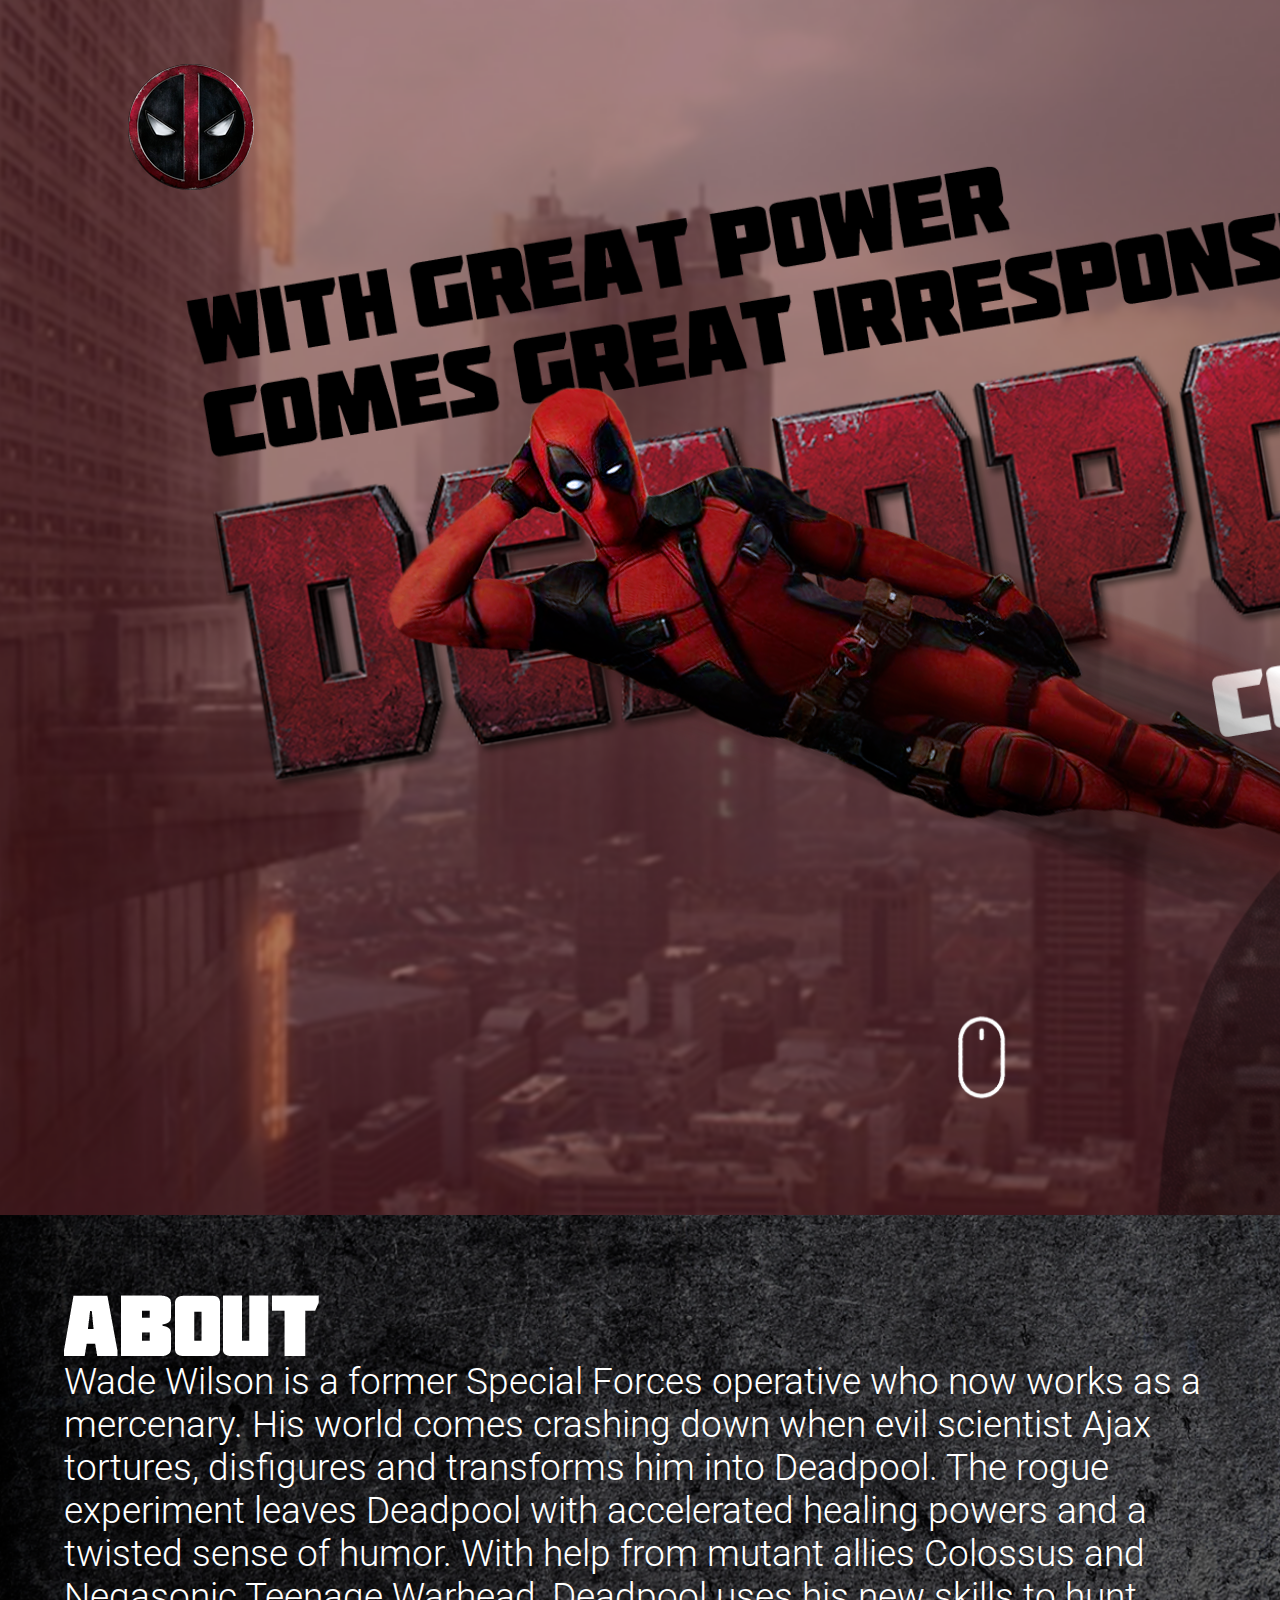
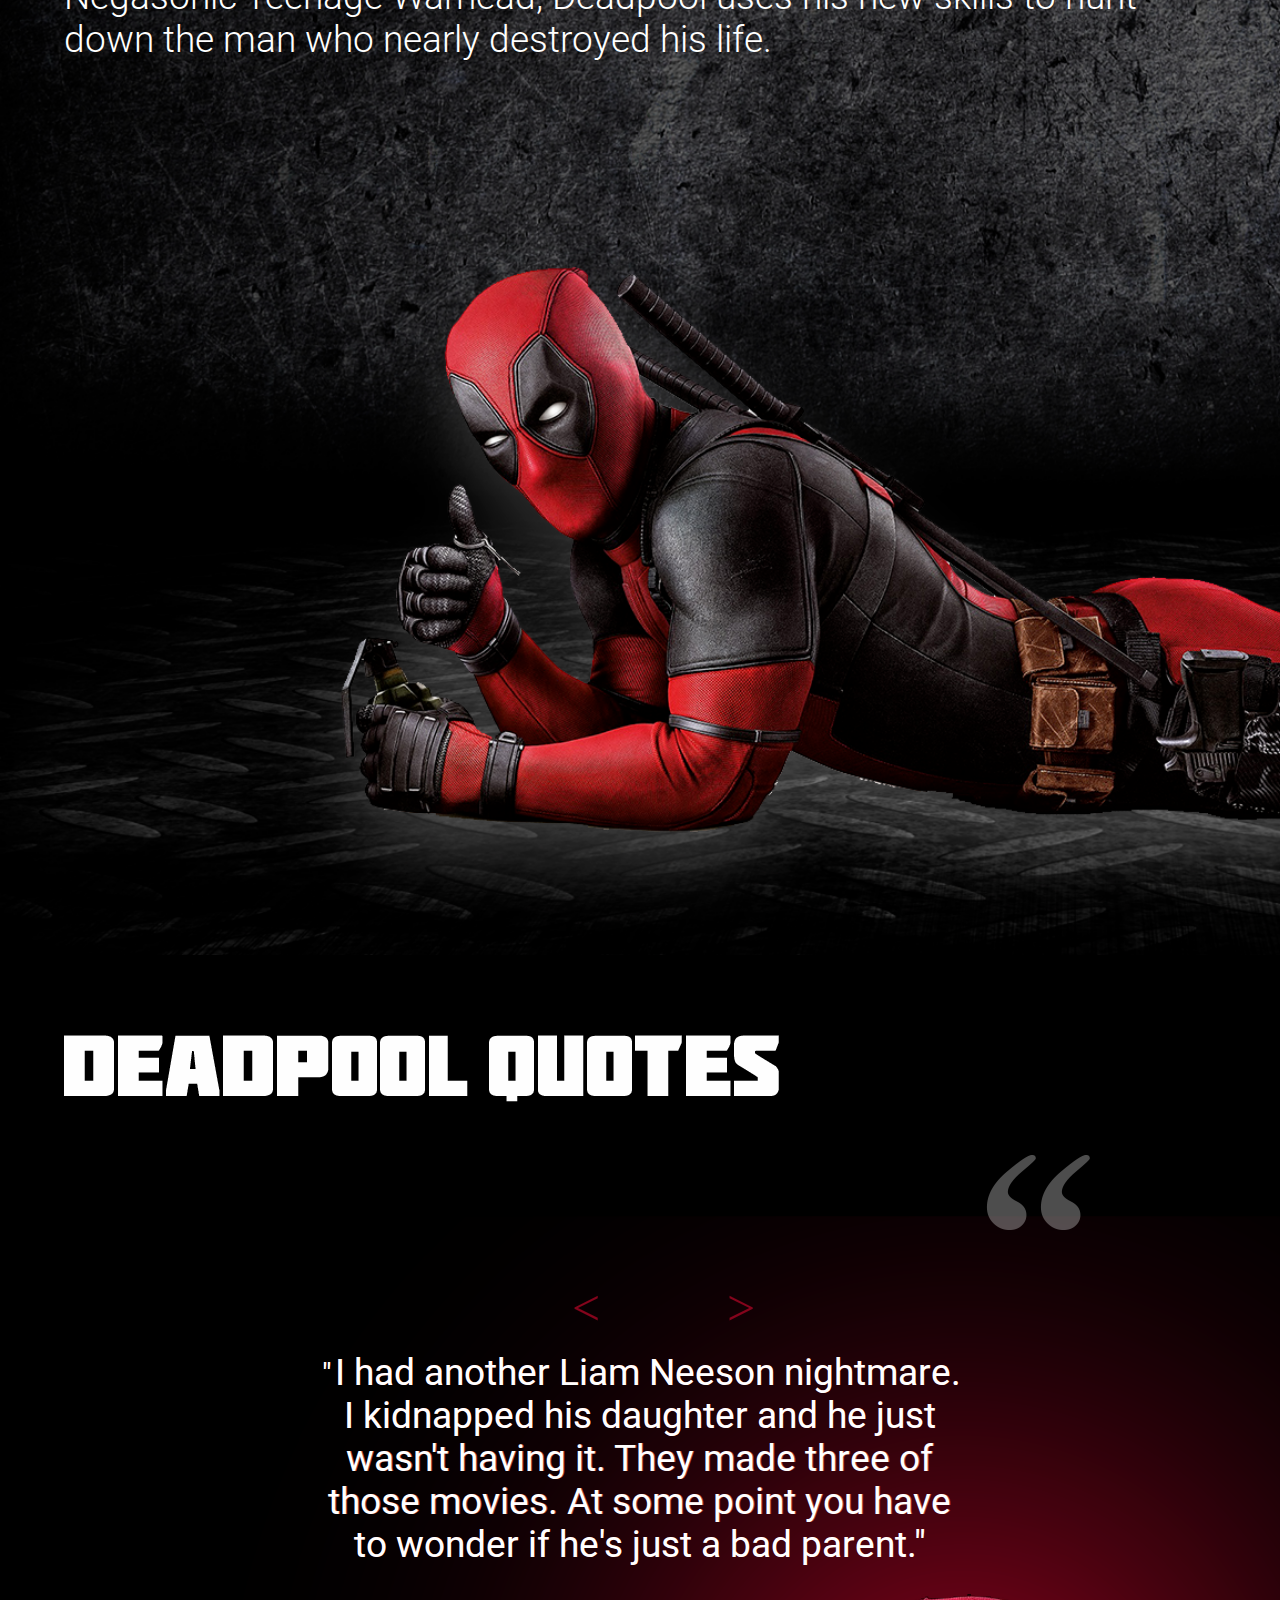
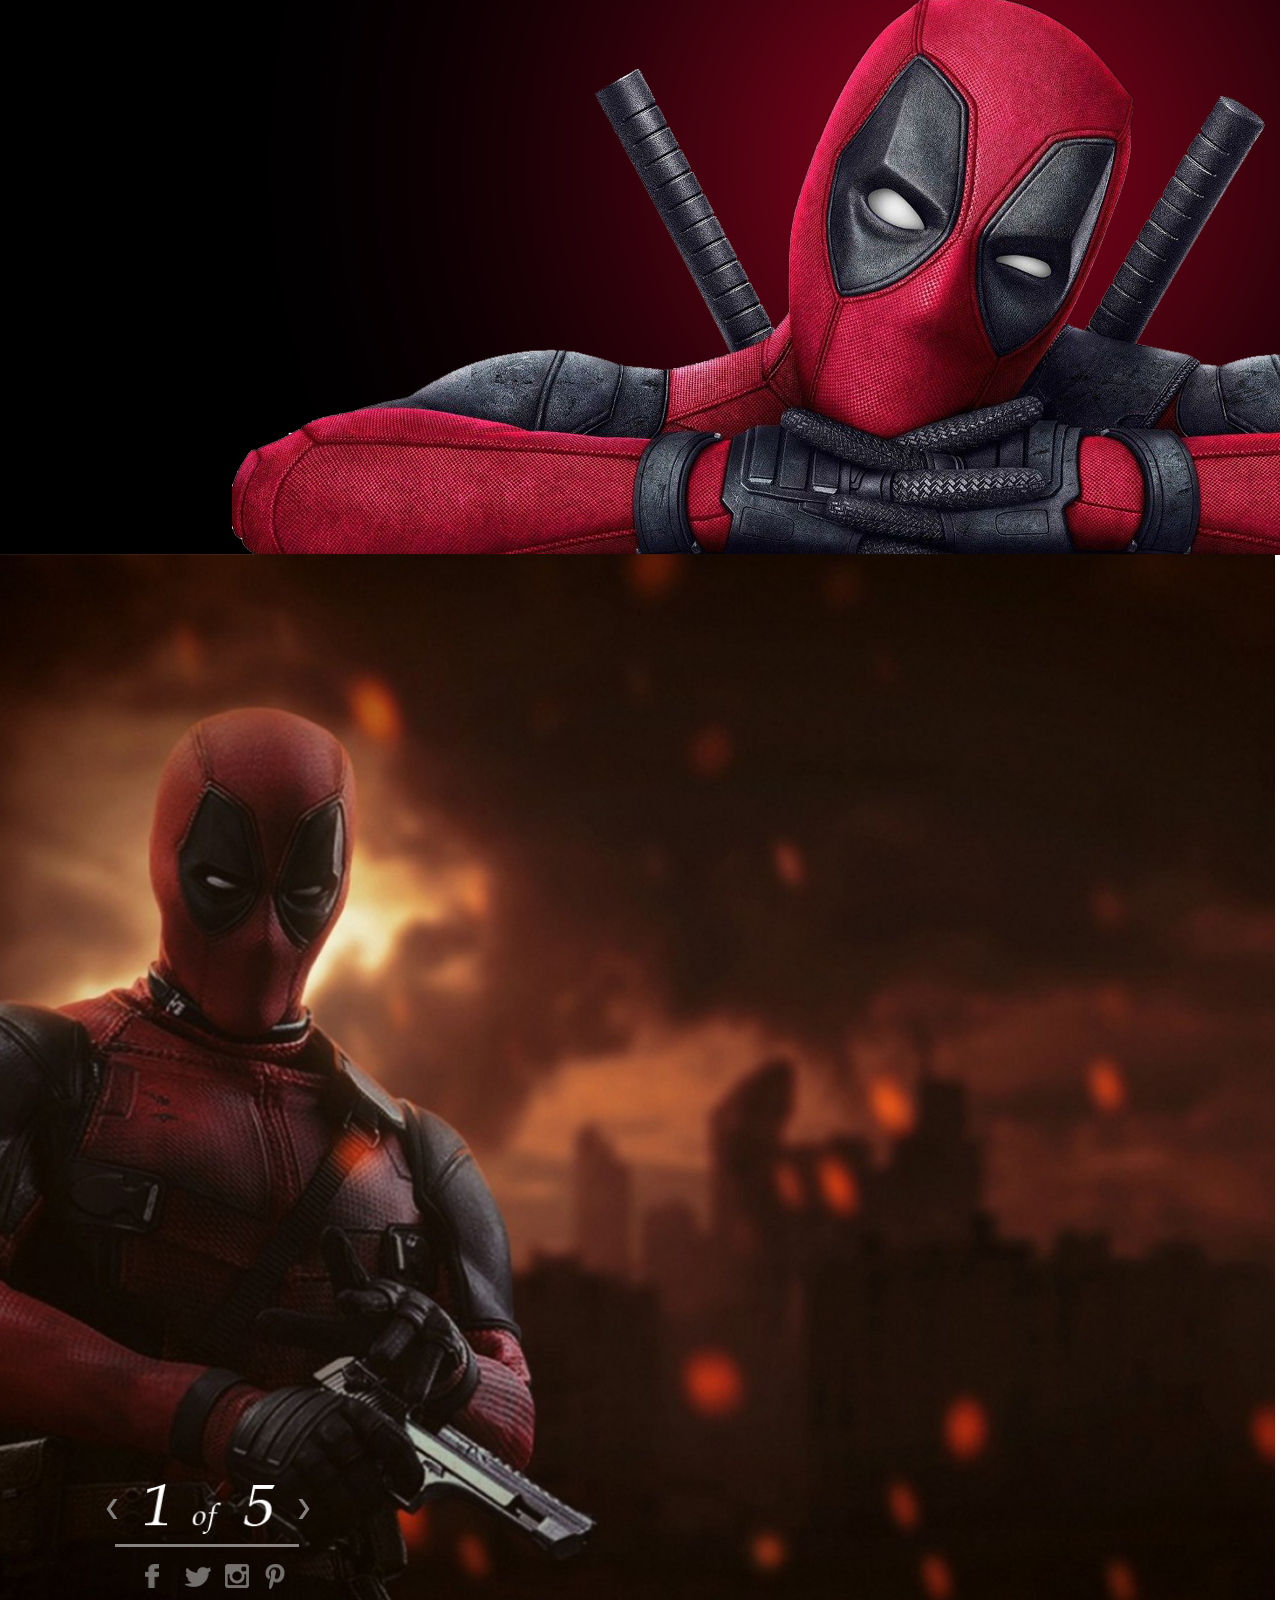
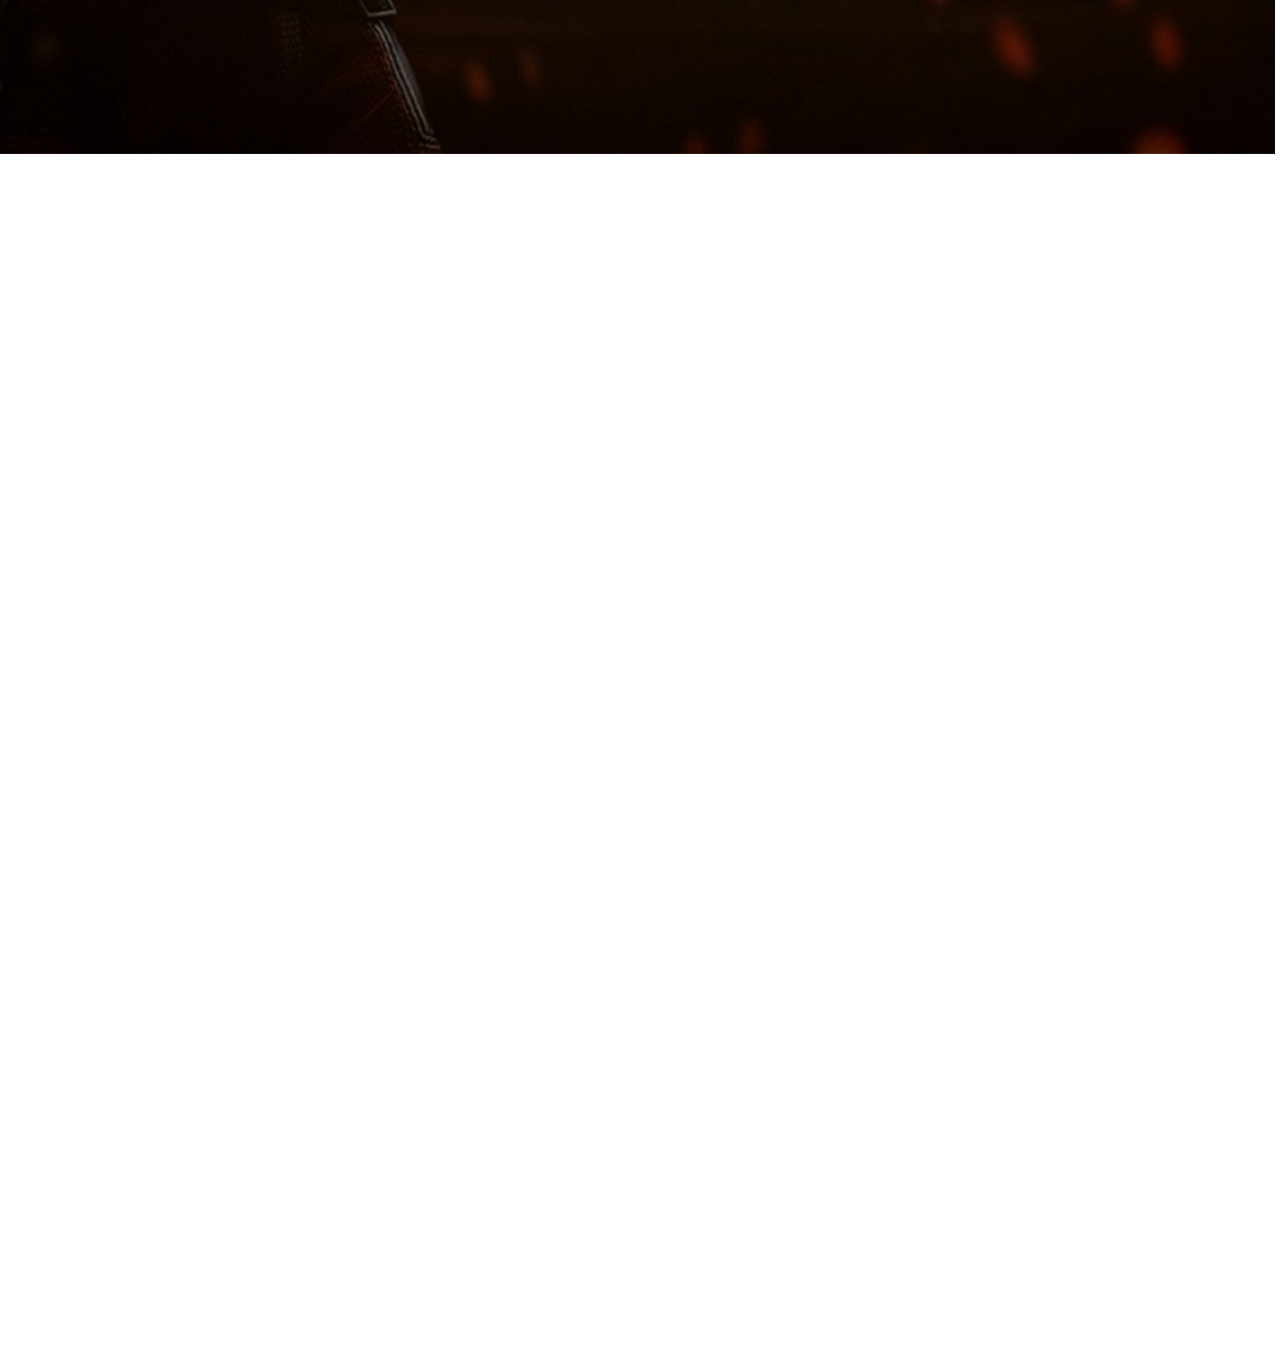
==== commit 6dd1ba4c: "slider done" ====
--- a/index.html
+++ b/index.html
@@ -94,6 +94,7 @@
 						<div class="sp-layer slider_box" data-position="leftBottom" data-horizontal="-25%" data-vertical="-40%">
 							<img class="sp-image sp-layer of" src="media/images/slider1.png">
 						</div>
+						<img class="sp-image sp-layer line" src="media/images/line.png">
 						<img class="sp-image sp-layer social_media" src="media/images/fb.png">
 						<img class="sp-image sp-layer social_media2" src="media/images/twitter.png">
 						<img class="sp-image sp-layer social_media3" src="media/images/instagram.png">
@@ -105,6 +106,7 @@
 						<div class="sp-layer slider_box" data-position="leftBottom" data-horizontal="-25%" data-vertical="-40%">
 							<img class="sp-image sp-layer of" src="media/images/slider2.png">
 						</div>
+						<img class="sp-image sp-layer line" src="media/images/line.png">
 						<img class="sp-image sp-layer social_media" src="media/images/fb.png">
 						<img class="sp-image sp-layer social_media2" src="media/images/twitter.png">
 						<img class="sp-image sp-layer social_media3" src="media/images/instagram.png">
@@ -116,6 +118,7 @@
 						<div class="sp-layer slider_box" data-position="leftBottom" data-horizontal="-50%" data-vertical="-40%">
 							<img class="sp-image sp-layer of" src="media/images/slider3.png">
 						</div>
+						<img class="sp-image sp-layer line" src="media/images/line.png">
 						<img class="sp-image sp-layer social_media" src="media/images/fb.png">
 						<img class="sp-image sp-layer social_media2" src="media/images/twitter.png">
 						<img class="sp-image sp-layer social_media3" src="media/images/instagram.png">
@@ -127,6 +130,7 @@
 						<div class="sp-layer slider_box" data-position="leftBottom" data-horizontal="-50%" data-vertical="-40%">
 							<img class="sp-image sp-layer of" src="media/images/slider4.png">
 						</div>
+						<img class="sp-image sp-layer line" src="media/images/line.png">
 						<img class="sp-image sp-layer social_media" src="media/images/fb.png">
 						<img class="sp-image sp-layer social_media2" src="media/images/twitter.png">
 						<img class="sp-image sp-layer social_media3" src="media/images/instagram.png">
@@ -138,6 +142,7 @@
 						<div class="sp-layer slider_box" data-position="leftBottom" data-horizontal="-50%" data-vertical="-40%">
 							<img class="sp-image sp-layer of" src="media/images/slider5.png">
 						</div>
+						<img class="sp-image sp-layer line" src="media/images/line.png">
 						<img class="sp-image sp-layer social_media" src="media/images/fb.png">
 						<img class="sp-image sp-layer social_media2" src="media/images/twitter.png">
 						<img class="sp-image sp-layer social_media3" src="media/images/instagram.png">
--- a/styles/index.css
+++ b/styles/index.css
@@ -99,29 +99,63 @@
 
 		.of {
 			width: 130px !important;
-			/*height: 50px !important;*/
-			margin: 950px 0 0 150px !important;
+			height: 50px !important;
+			margin: 930px 0 0 150px !important;
+		}
+
+		.line {
+			width: 184px !important;
+			height: 3px !important;
+			margin: 990px 0 0 120px !important;
 		}
 
 
 		.social_media {
-			width: 15px !important;
-			margin: 1000px 0 0 150px !important;
+			width: 14px !important;
+			height: 24px !important;
+			margin: 1010px 0 0 150px !important;
+			opacity: .7 !important;
 		}
 
 		.social_media2 {
-			width: 20px !important;
-			margin: 1000px 0 0 190px !important;
+			width: 26px !important;
+			height: 20px !important;
+			margin: 1013px 0 0 190px !important;
+			opacity: .7 !important;
 		}
 
 		.social_media3 {
-			width: 20px !important;
-			margin: 1000px 0 0 230px !important;
+			width: 24px !important;
+			height: 24px !important;
+			margin: 1010px 0 0 230px !important;
+			opacity: .7 !important;
 		}
 
 		.social_media4 {
 			width: 20px !important;
-			margin: 1000px 0 0 270px !important;	
+			height: 25px !important;
+			margin: 1010px 0 0 270px !important;
+			opacity: .7 !important;	
+		}
+
+		.social_media:hover {
+			opacity: 1 !important;
+			cursor: pointer;
+		}
+
+		.social_media2:hover {
+			opacity: 1 !important;
+			cursor: pointer;
+		}
+
+		.social_media3:hover {
+			opacity: 1 !important;
+			cursor: pointer;
+		}
+
+		.social_media4:hover {
+			opacity: 1 !important;
+			cursor: pointer;	
 		}
 
 
@@ -137,13 +171,23 @@
 }*/
 
 .sp-arrows {
-	width: 300px !important;
-	left: 64px !important;
-	margin-top: -15px !important;
-	bottom: 230px !important;
-	top: auto !important;
+	width: 240px !important;
+    left: 93px !important;
+    margin-top: -15px !important;
+    bottom: 255px !important;
+    top: auto !important;
+    color: #838080 !important;
 }
 
 .sp-fade-arrows {
 	opacity: 1 !important;
-}+}
+
+.sp-arrow {
+	width: 7px !important;
+    height: 20px !important;
+}
+
+.sp-next-arrow:after, .sp-next-arrow:before, .sp-previous-arrow:after, .sp-previous-arrow:before {
+	background-color: #838080;
+}
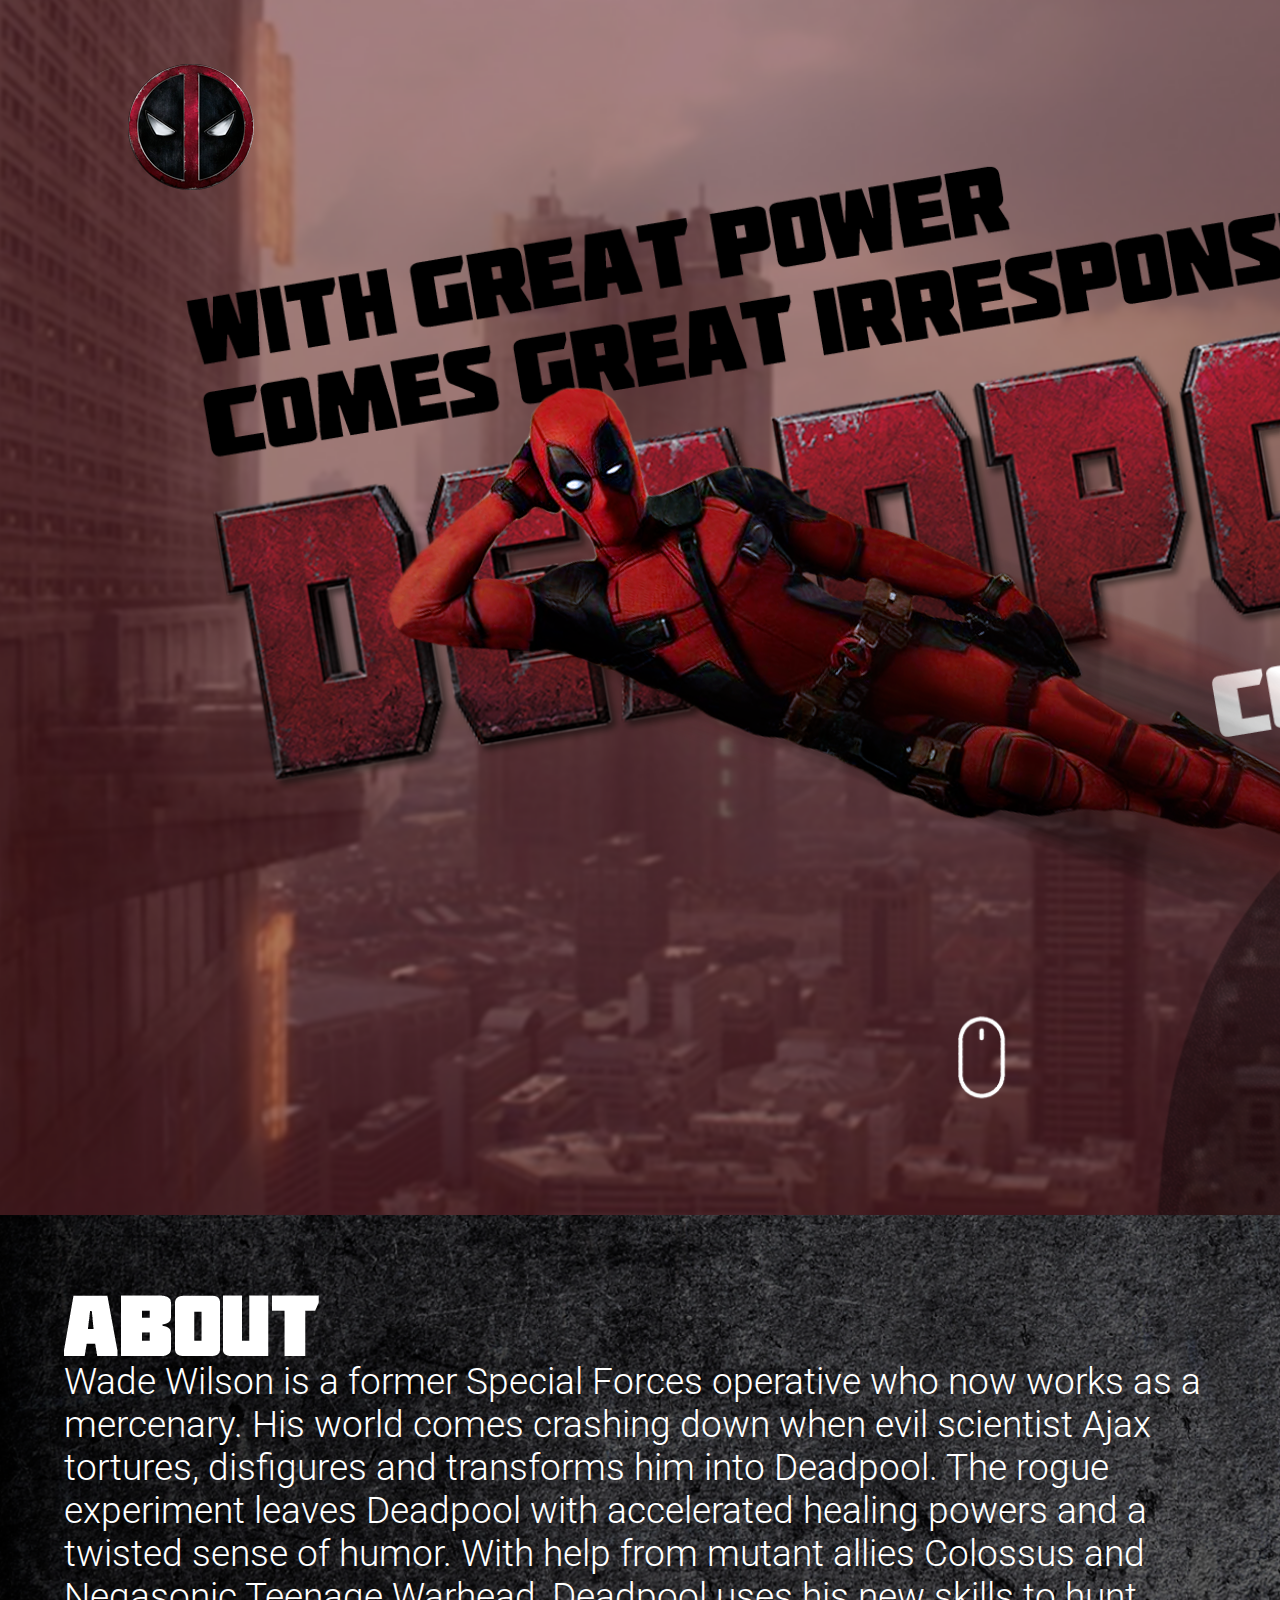
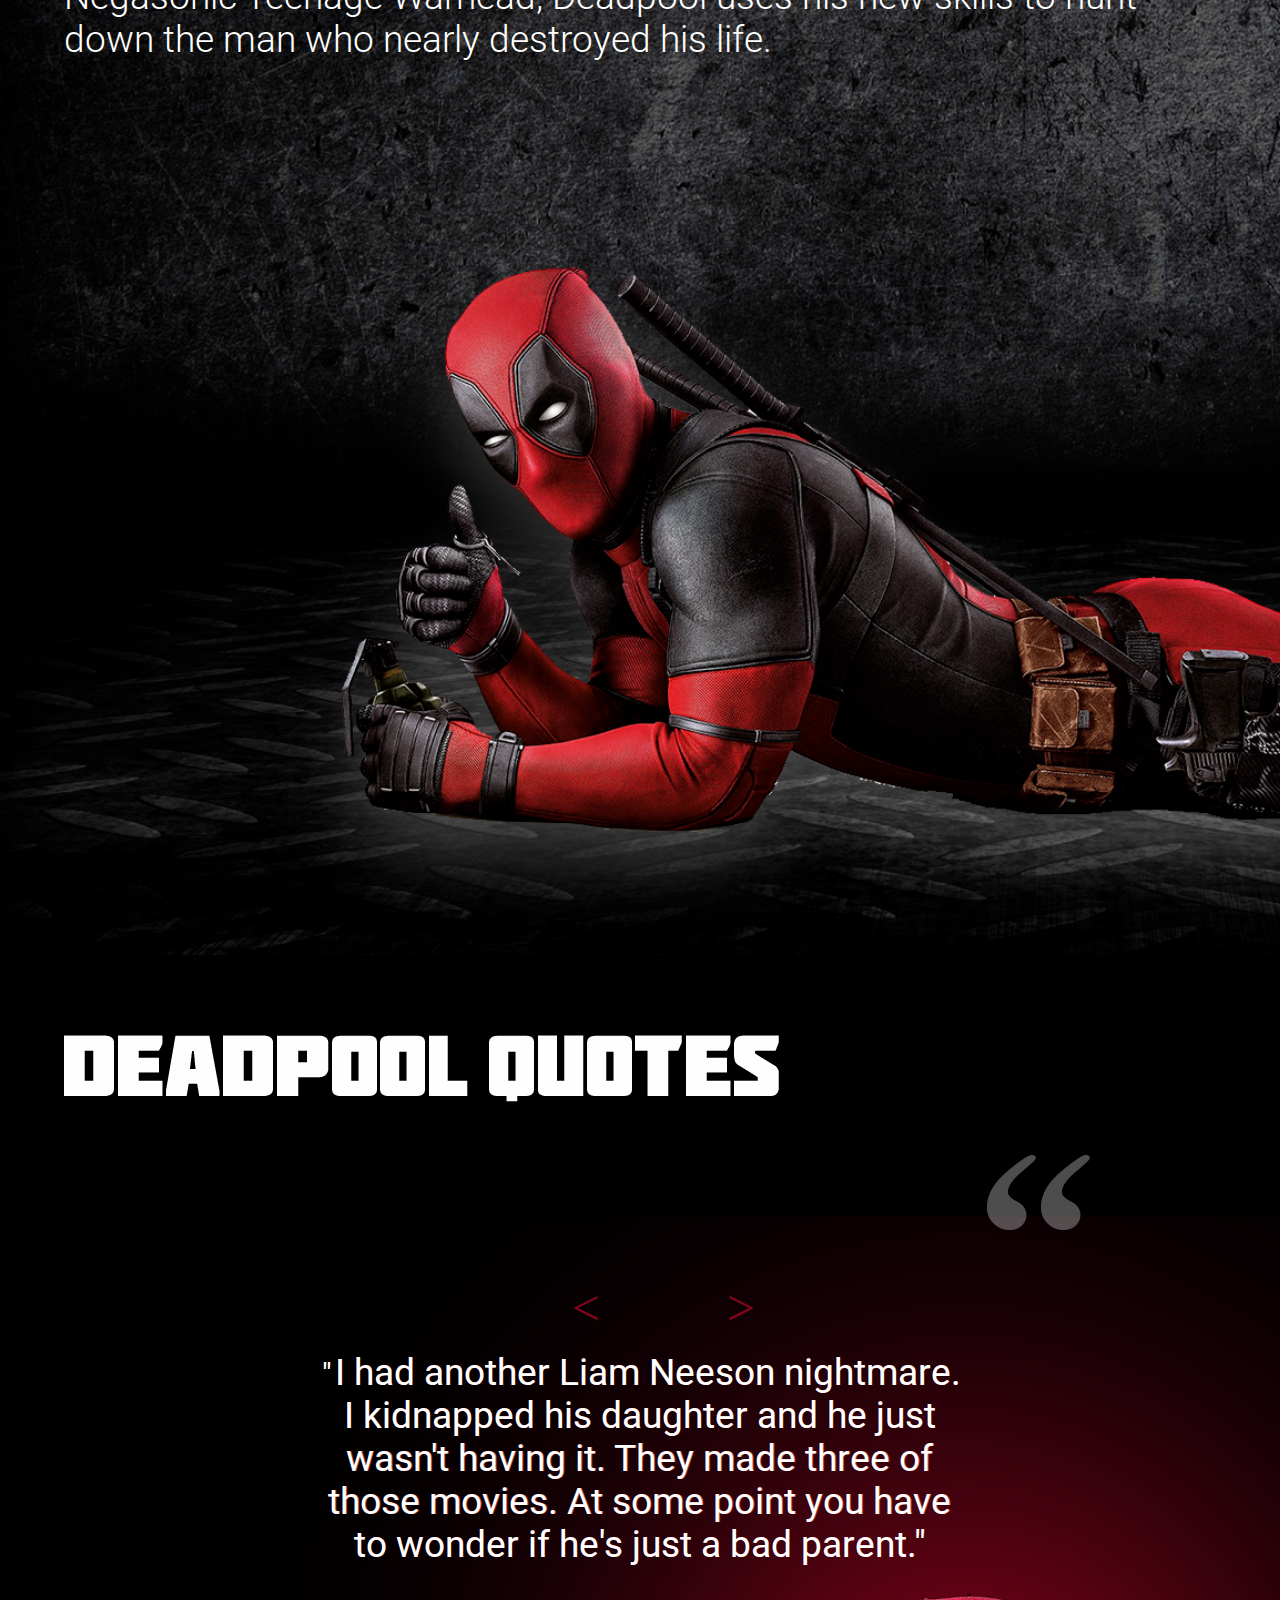
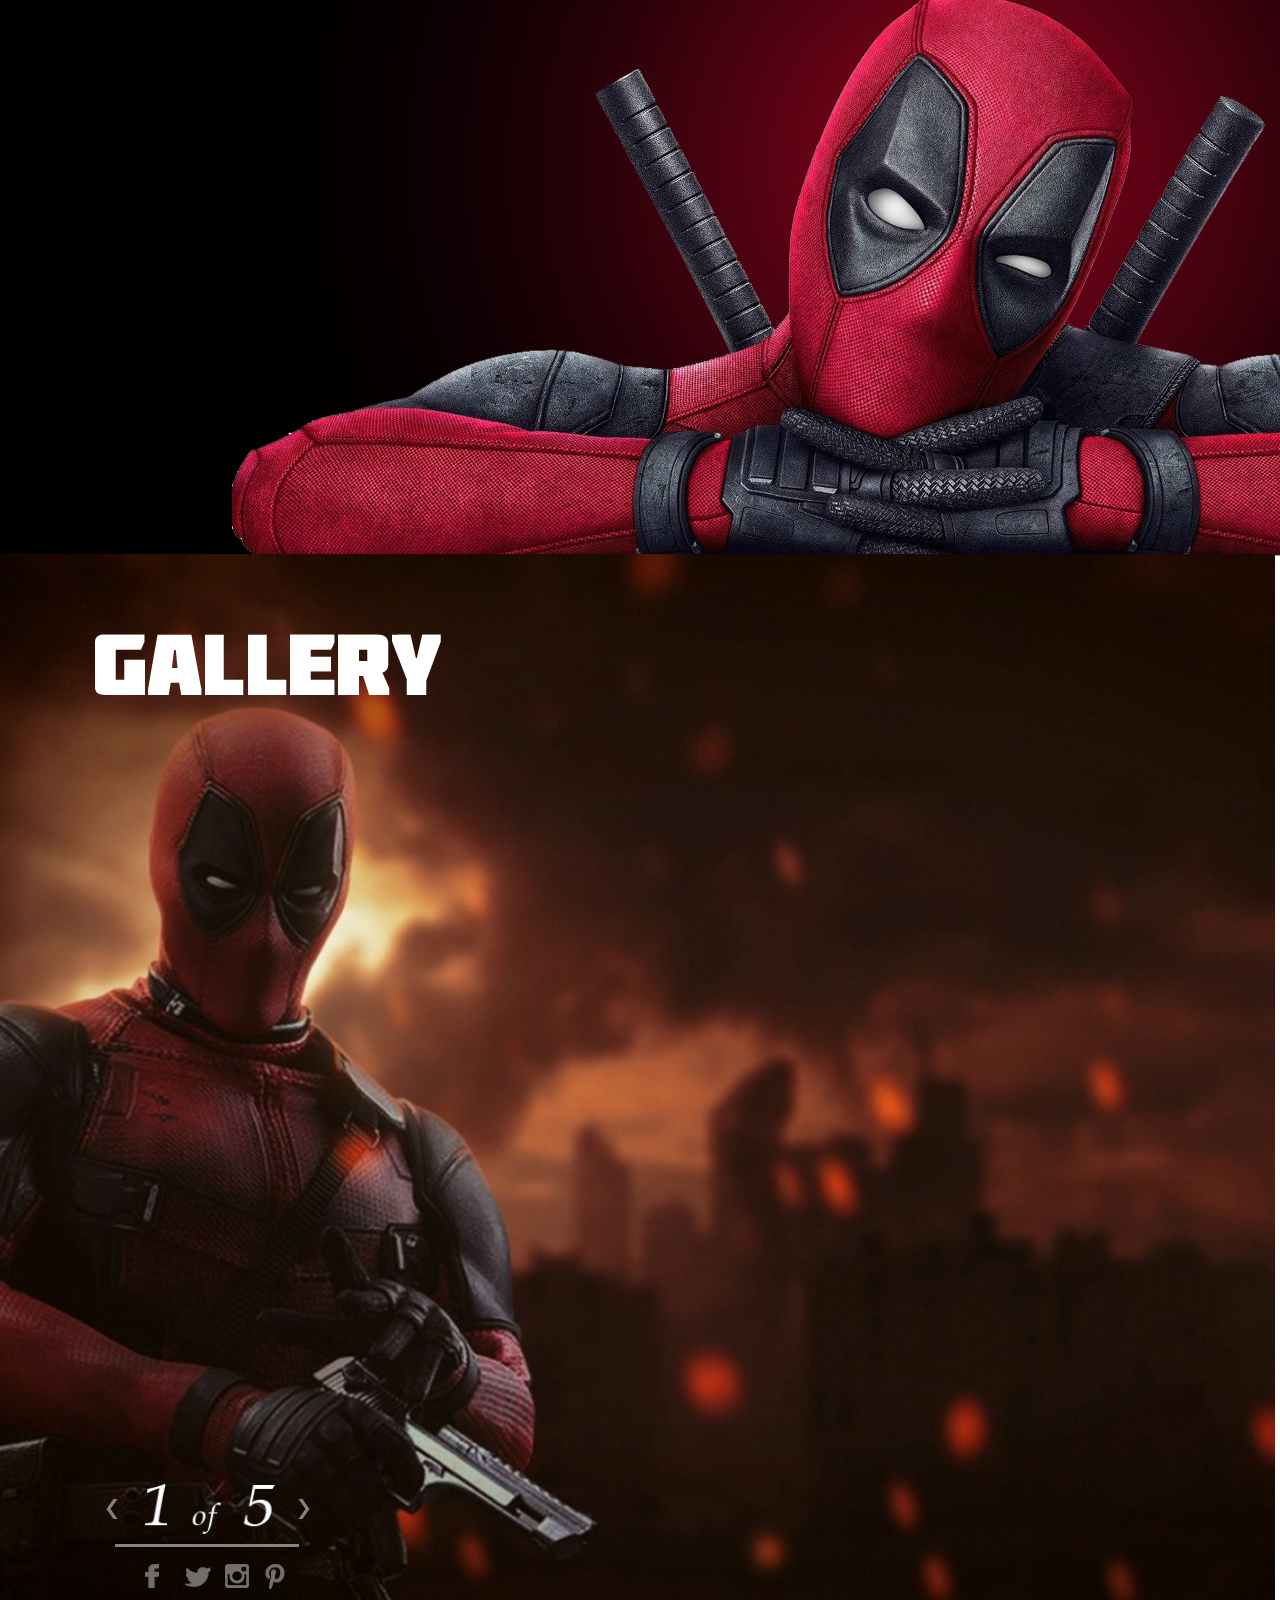
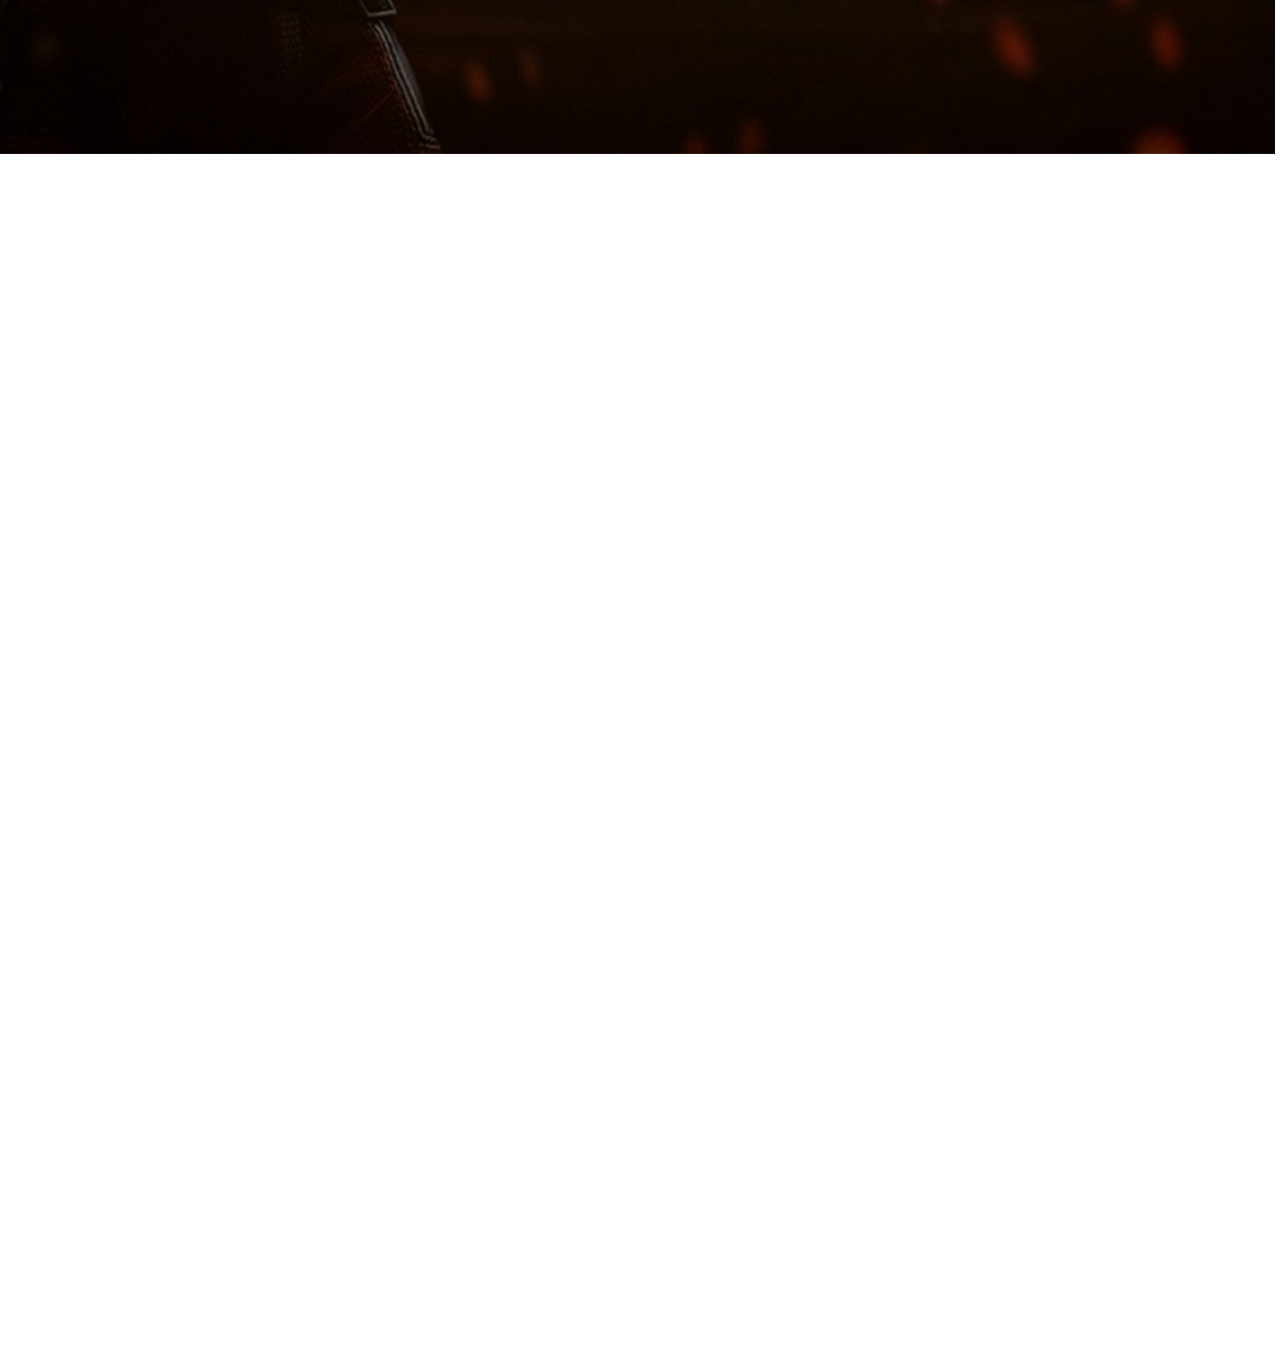
==== commit d576e2e8: "trying out videos section" ====
--- a/index.html
+++ b/index.html
@@ -91,6 +91,7 @@
 				<div class="sp-slides">
 					<div class="sp-slide">
 						<img class="sp-image" src="media/images/sliderimg1.png"/>
+						<img class="sp-image sp-layer gallery" src="media/images/gallery.png">
 						<div class="sp-layer slider_box" data-position="leftBottom" data-horizontal="-25%" data-vertical="-40%">
 							<img class="sp-image sp-layer of" src="media/images/slider1.png">
 						</div>
@@ -103,6 +104,7 @@
 
 					<div class="sp-slide">
 						<img class="sp-image" src="media/images/sliderimg2.png"/>
+						<img class="sp-image sp-layer gallery" src="media/images/gallery.png">
 						<div class="sp-layer slider_box" data-position="leftBottom" data-horizontal="-25%" data-vertical="-40%">
 							<img class="sp-image sp-layer of" src="media/images/slider2.png">
 						</div>
@@ -115,6 +117,7 @@
 
 					<div class="sp-slide">
 						<img class="sp-image" src="media/images/sliderimg3.png"/>
+						<img class="sp-image sp-layer gallery" src="media/images/gallery.png">
 						<div class="sp-layer slider_box" data-position="leftBottom" data-horizontal="-50%" data-vertical="-40%">
 							<img class="sp-image sp-layer of" src="media/images/slider3.png">
 						</div>
@@ -127,6 +130,7 @@
 
 					<div class="sp-slide">
 						<img class="sp-image" src="media/images/sliderimg4.png"/>
+						<img class="sp-image sp-layer gallery" src="media/images/gallery.png">
 						<div class="sp-layer slider_box" data-position="leftBottom" data-horizontal="-50%" data-vertical="-40%">
 							<img class="sp-image sp-layer of" src="media/images/slider4.png">
 						</div>
@@ -139,6 +143,7 @@
 
 					<div class="sp-slide">
 						<img class="sp-image" src="media/images/sliderimg5.png"/>
+						<img class="sp-image sp-layer gallery" src="media/images/gallery.png">
 						<div class="sp-layer slider_box" data-position="leftBottom" data-horizontal="-50%" data-vertical="-40%">
 							<img class="sp-image sp-layer of" src="media/images/slider5.png">
 						</div>
@@ -151,6 +156,12 @@
 				</div>
 			</div>
 		</section>
+		</div>
+		<div class="section5">
+			<iframe width="100%" height="955" class="video" src="https://www.youtube.com/watch?v=wLeGWcVeIZ4" frameborder="0" allowfullscreen></iframe>
+			<!-- <div class="section5_content">
+				
+			</div> -->
 		</div>
 	</div>
 	<script src="plugins/slider-pro-master/libs/jquery-1.11.0.min.js"></script>
--- a/styles/index.css
+++ b/styles/index.css
@@ -58,7 +58,7 @@
 
 .section3 {
 	width: 100%;
-	height: 1200px;
+	height: 1201px;
 	background: url(../media/images/backgroundimg3.png);
 	background-repeat: no-repeat;
 	background-size: cover;
@@ -89,6 +89,13 @@
 	height: 1200px;
 	margin: -5px;
 }
+
+	.gallery {
+		width: 346px !important;
+		height: 61px !important;
+		margin-top: 80px !important;
+		margin-left: 100px !important;
+	}
 
 	.slider_box {
 		width: 150px !important;
@@ -191,3 +198,15 @@
 .sp-next-arrow:after, .sp-next-arrow:before, .sp-previous-arrow:after, .sp-previous-arrow:before {
 	background-color: #838080;
 }
+
+
+.section5 {
+	width: 100%;
+	height: 1200px;
+	/*background-color: red;*/
+}
+
+	/*.video {
+		width: 100%;
+		height: auto;
+	}*/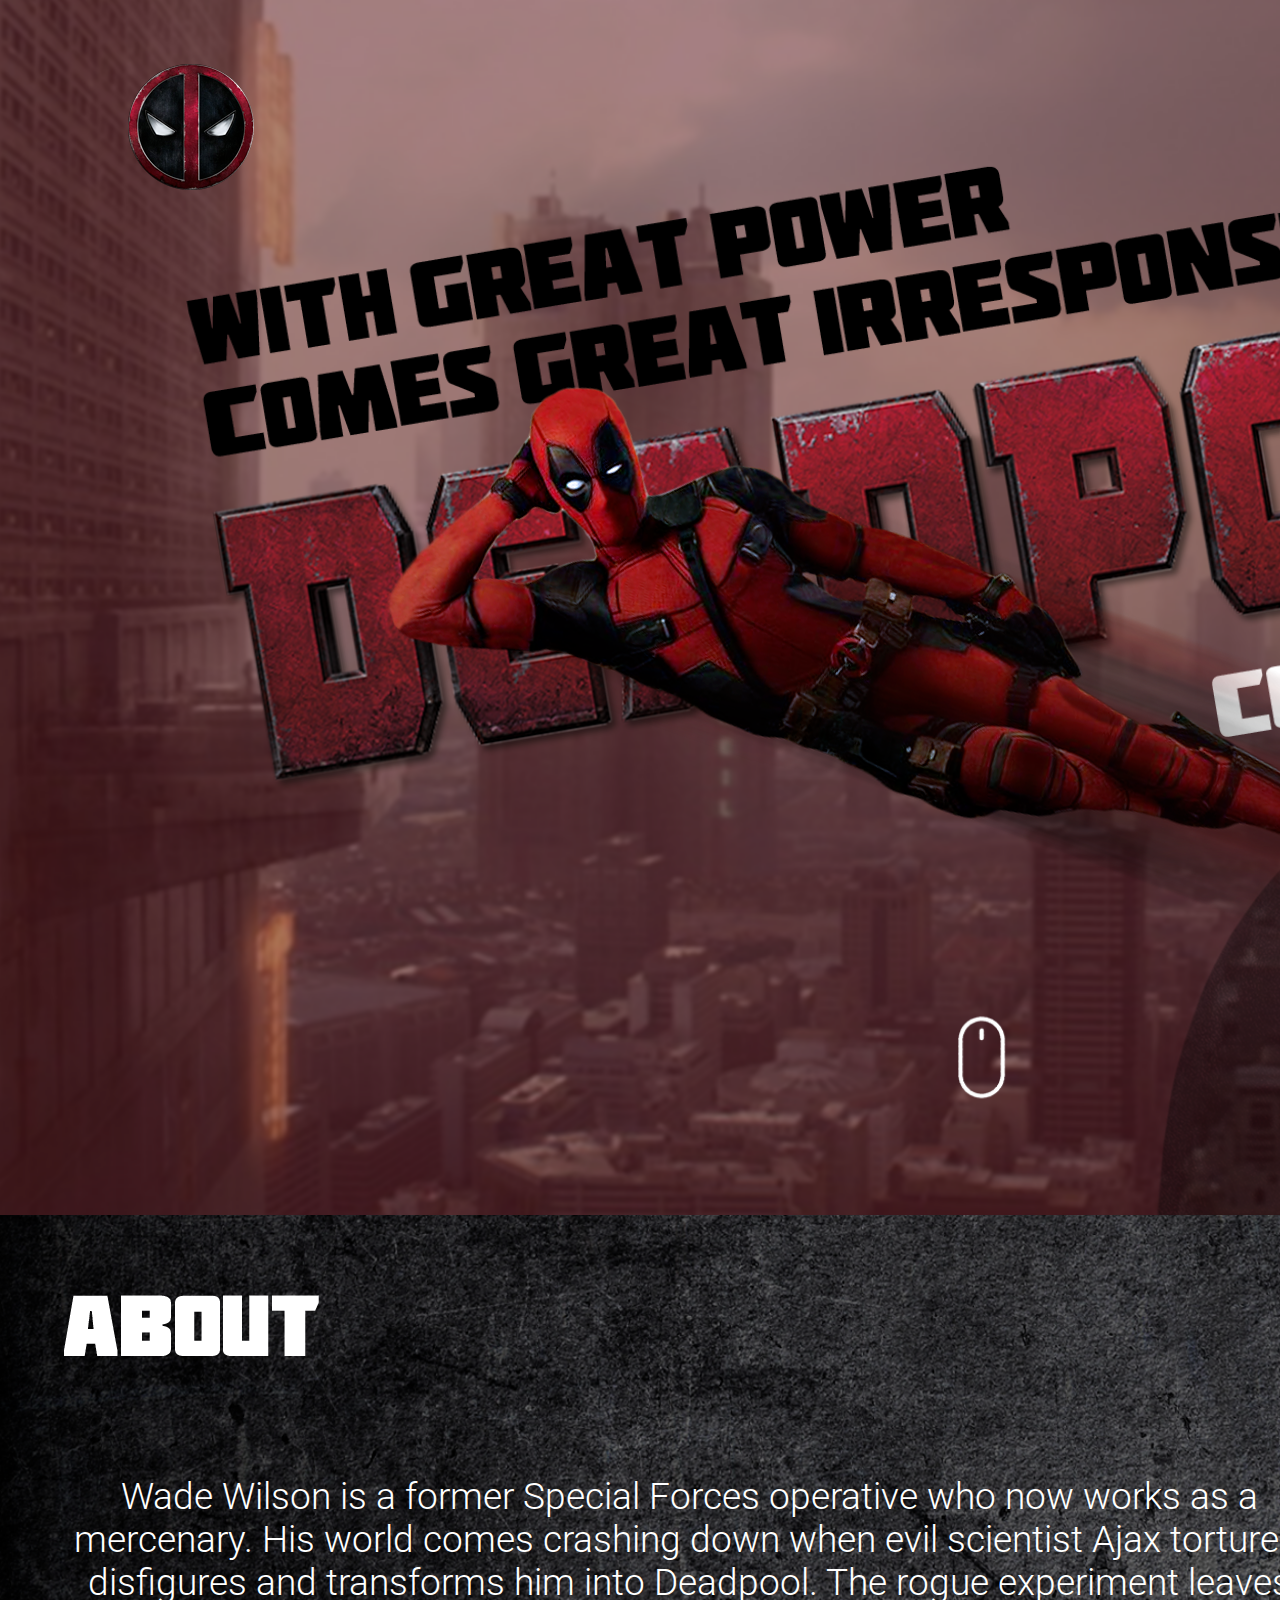
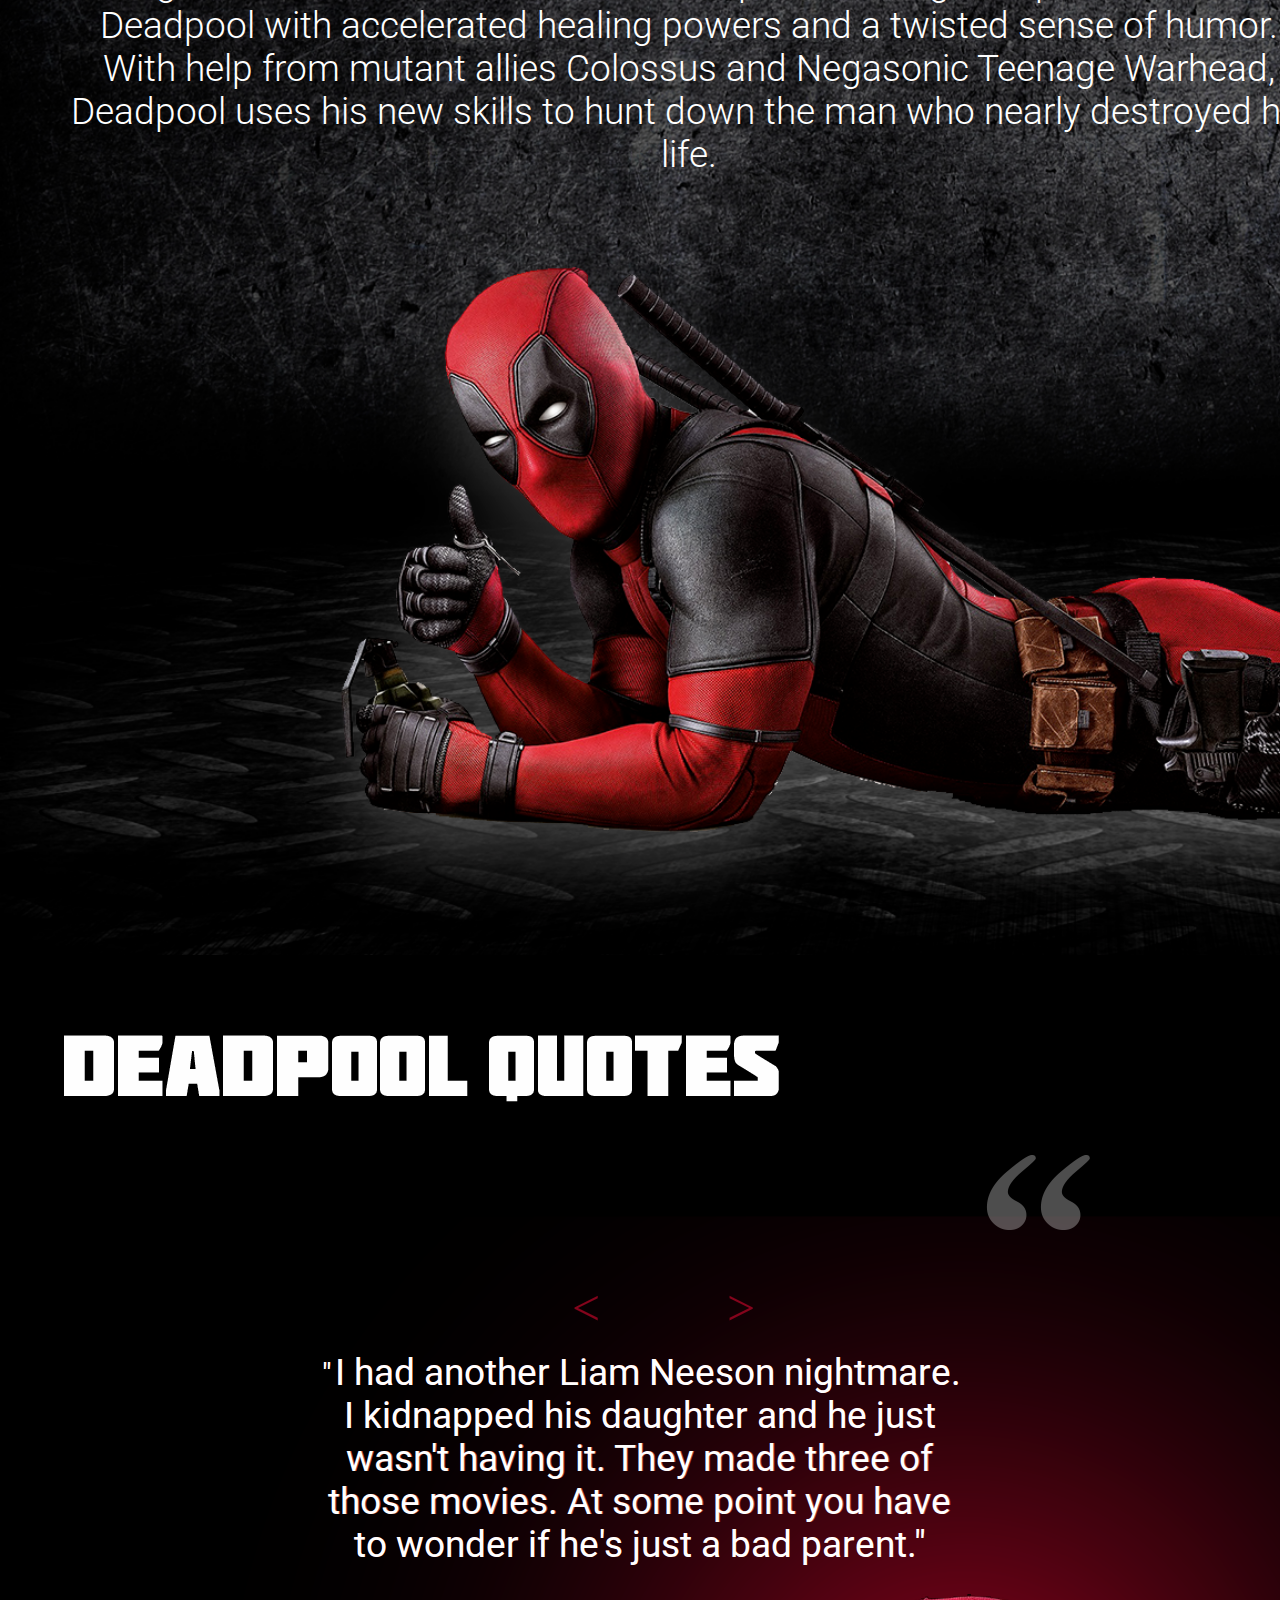
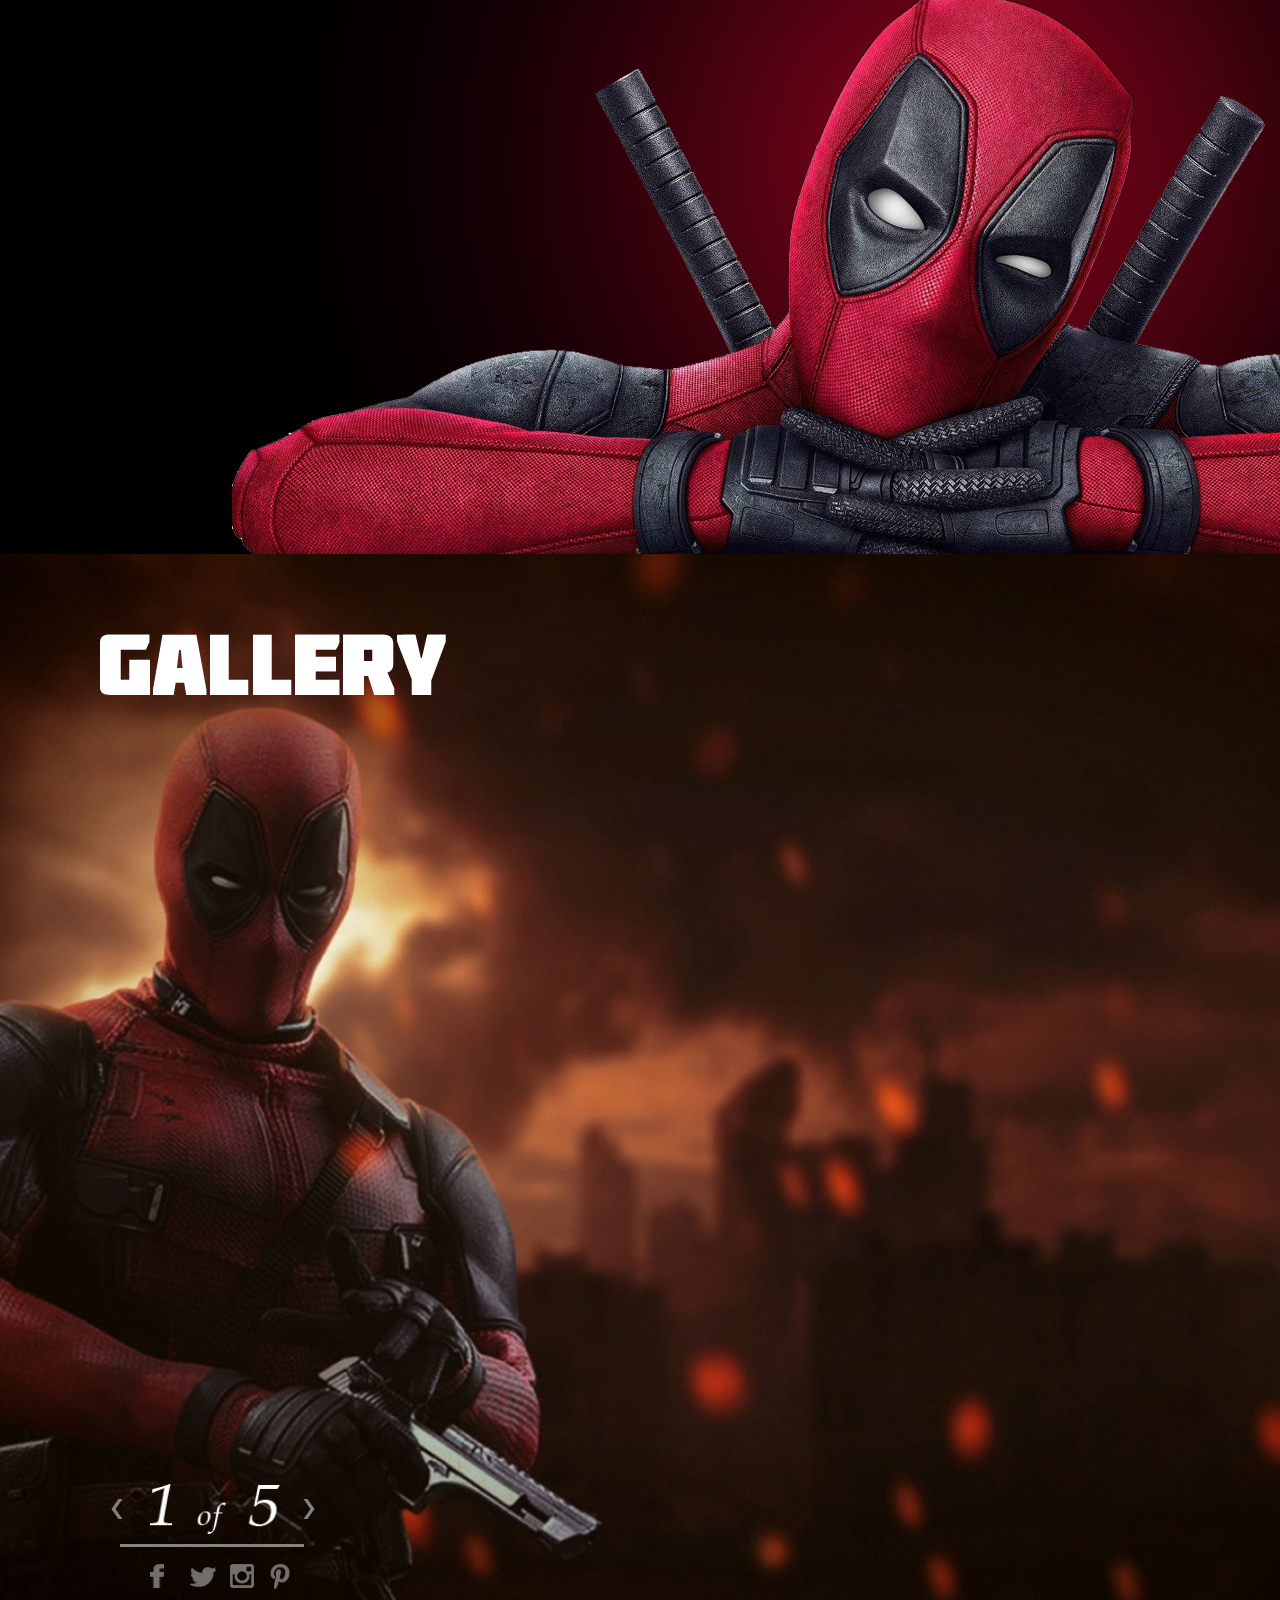
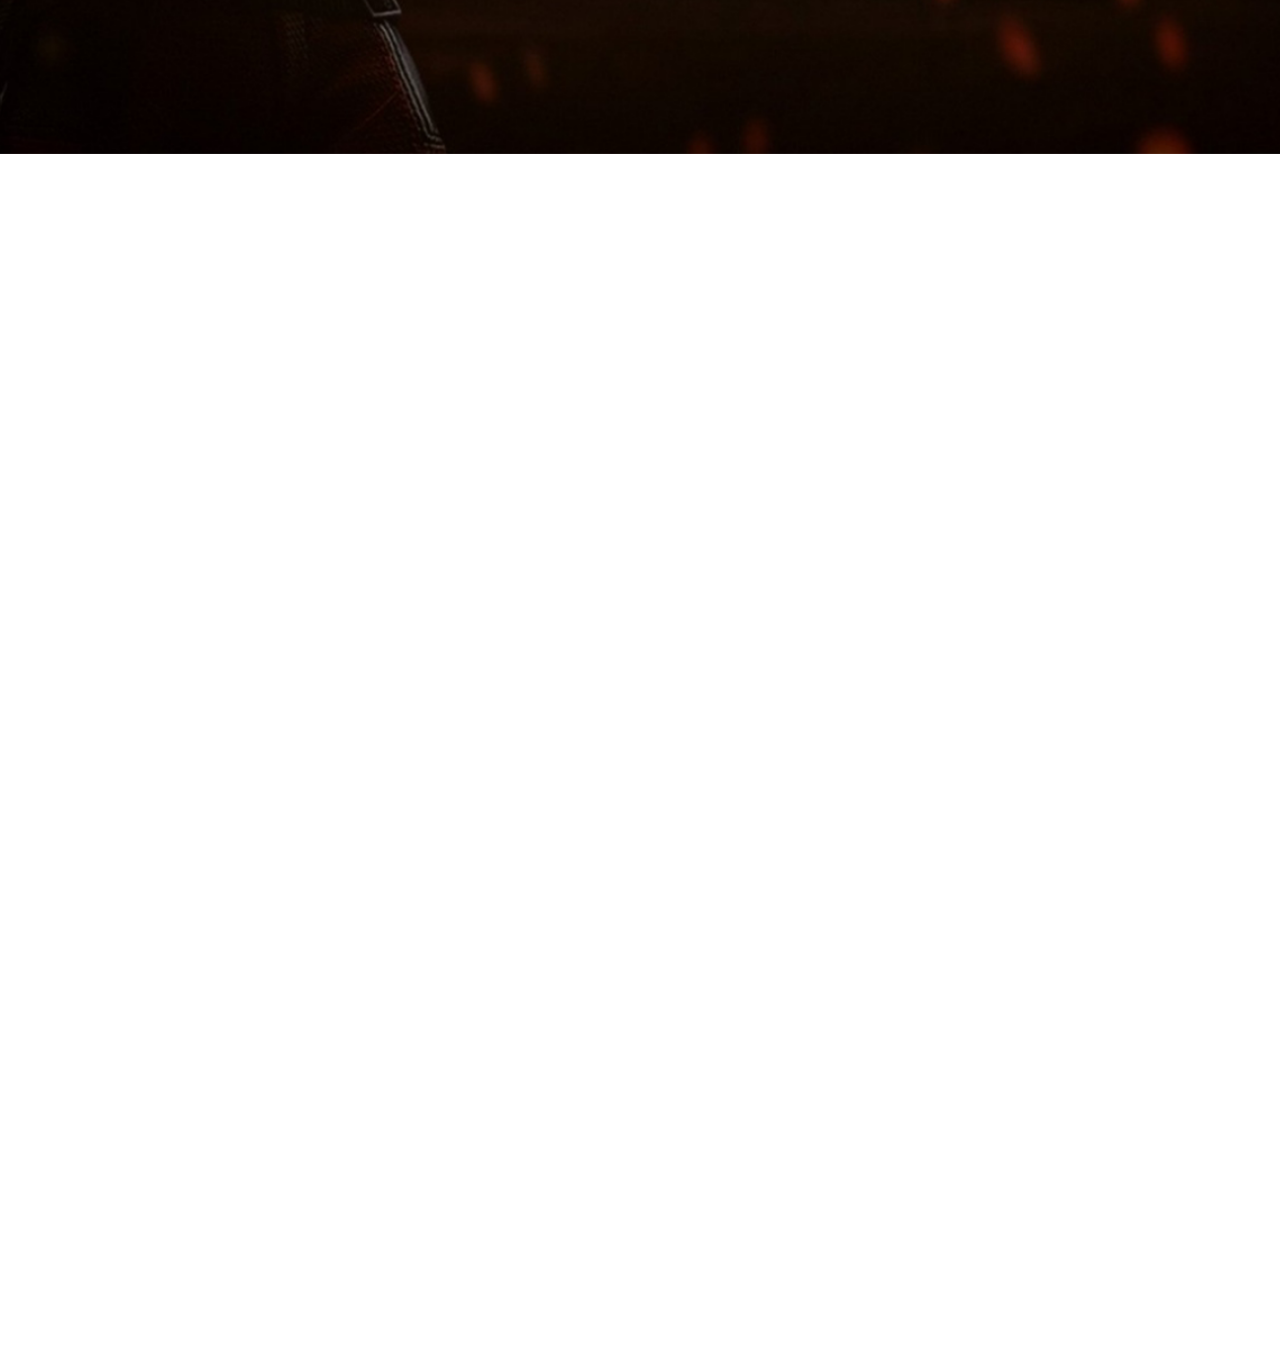
==== commit e22bd64b: "video placed" ====
--- a/index.html
+++ b/index.html
@@ -18,7 +18,8 @@
 		<div class="section2">
 			<div class="section2_content">
 				<img class="about" src="media/images/about.png">
-				<p class="deadpool_p">Wade Wilson is a former Special Forces operative who now works as a mercenary. His world comes crashing down when evil scientist Ajax tortures, disfigures and transforms him into Deadpool. The rogue experiment leaves Deadpool with accelerated healing powers and a twisted sense of humor. With help from mutant allies Colossus and Negasonic Teenage Warhead, Deadpool uses his new skills to hunt down the man who nearly destroyed his life.</p>
+				<!-- <img class="element" src="media/images/deadpool2.png"> -->
+				<div class="shape"><p class="deadpool_p">Wade Wilson is a former Special Forces operative who now works as a mercenary. His world comes crashing down when evil scientist Ajax tortures, disfigures and transforms him into Deadpool. The rogue experiment leaves Deadpool with accelerated healing powers and a twisted sense of humor. With help from mutant allies Colossus and Negasonic Teenage Warhead, Deadpool uses his new skills to hunt down the man who nearly destroyed his life.</p></div>
 			</div>
 		</div>
 		<div class="section3">
@@ -158,7 +159,7 @@
 		</section>
 		</div>
 		<div class="section5">
-			<iframe width="100%" height="955" class="video" src="https://www.youtube.com/watch?v=wLeGWcVeIZ4" frameborder="0" allowfullscreen></iframe>
+			<iframe width="100%" height="950" src="https://www.youtube.com/embed/wLeGWcVeIZ4" frameborder="0" allowfullscreen></iframe>
 			<!-- <div class="section5_content">
 				
 			</div> -->
@@ -175,7 +176,7 @@
 				buttons: false,
 				waitForLayers: false,
 				fade: true,
-				autoplay: true,
+				autoplay: false,
 				autoScaleLayers: false
 			});
 		});
--- a/styles/index.css
+++ b/styles/index.css
@@ -48,13 +48,55 @@
 			margin-top: 80px;
 		}
 
+		.element {
+			/*width: 100%;
+			margin-top: 400px;
+			margin-left: 100px;
+			shape-outside: url(../media/images/deadpool2.png);
+			shape-image-threshold: 0.5;
+			float: left;*/
+		}
+
 		.deadpool_p {
+			/*-webkit-clip-path: polygon(20% 0%, 85% 0%, 100% 40%, 80% 60%, 70% 80%, 70% 100%, 50% 100%, 0% 40%);
+			clip-path: polygon(20% 0%, 85% 0%, 100% 40%, 80% 60%, 70% 80%, 70% 100%, 50% 100%, 0% 40%);*/
+			width: 1250px;
+			height: 380px;
+    		margin: 10% auto 0 auto;
+    		text-align: center;
 			color: white;
 			font-size: 37px;
 			font-weight: 300;
 			font-family: 'Roboto', sans-serif;
+		}
+
+		/*.shape {
 			
-		}
+			width: 1250px;
+			height: 380px;
+			-webkit-clip-path: polygon(20% 0%, 85% 0%, 100% 40%, 80% 60%, 70% 80%, 70% 100%, 50% 100%, 0% 40%);
+			clip-path: polygon(20% 0%, 85% 0%, 100% 40%, 80% 60%, 70% 80%, 70% 100%, 50% 100%, 0% 40%);
+    		margin: 10% auto 0 auto;
+    		text-align: center;
+			color: white;
+			font-size: 37px;
+			font-weight: 300;
+			font-family: 'Roboto', sans-serif;
+			position: relative;
+			float: left;
+}
+
+
+		.shape::after {
+			content: "";
+			width: 0;
+			/*height: 0;*/
+			/*-webkit-clip-path: polygon(20% 0%, 85% 0%, 100% 40%, 80% 60%, 70% 80%, 70% 100%, 50% 100%, 0% 40%);
+			clip-path: polygon(20% 0%, 85% 0%, 100% 40%, 80% 60%, 70% 80%, 70% 100%, 50% 100%, 0% 40%);
+    		margin: 10% auto 0 auto;
+    		position: absolute;
+    		float: left;
+}*/
 
 .section3 {
 	width: 100%;
@@ -87,7 +129,9 @@
 .section4 {
 	width: 100%;
 	height: 1200px;
-	margin: -5px;
+	margin-top: -5px;
+	/*margin-left: -1px;*/
+	/*margin: -5px;*/
 }
 
 	.gallery {
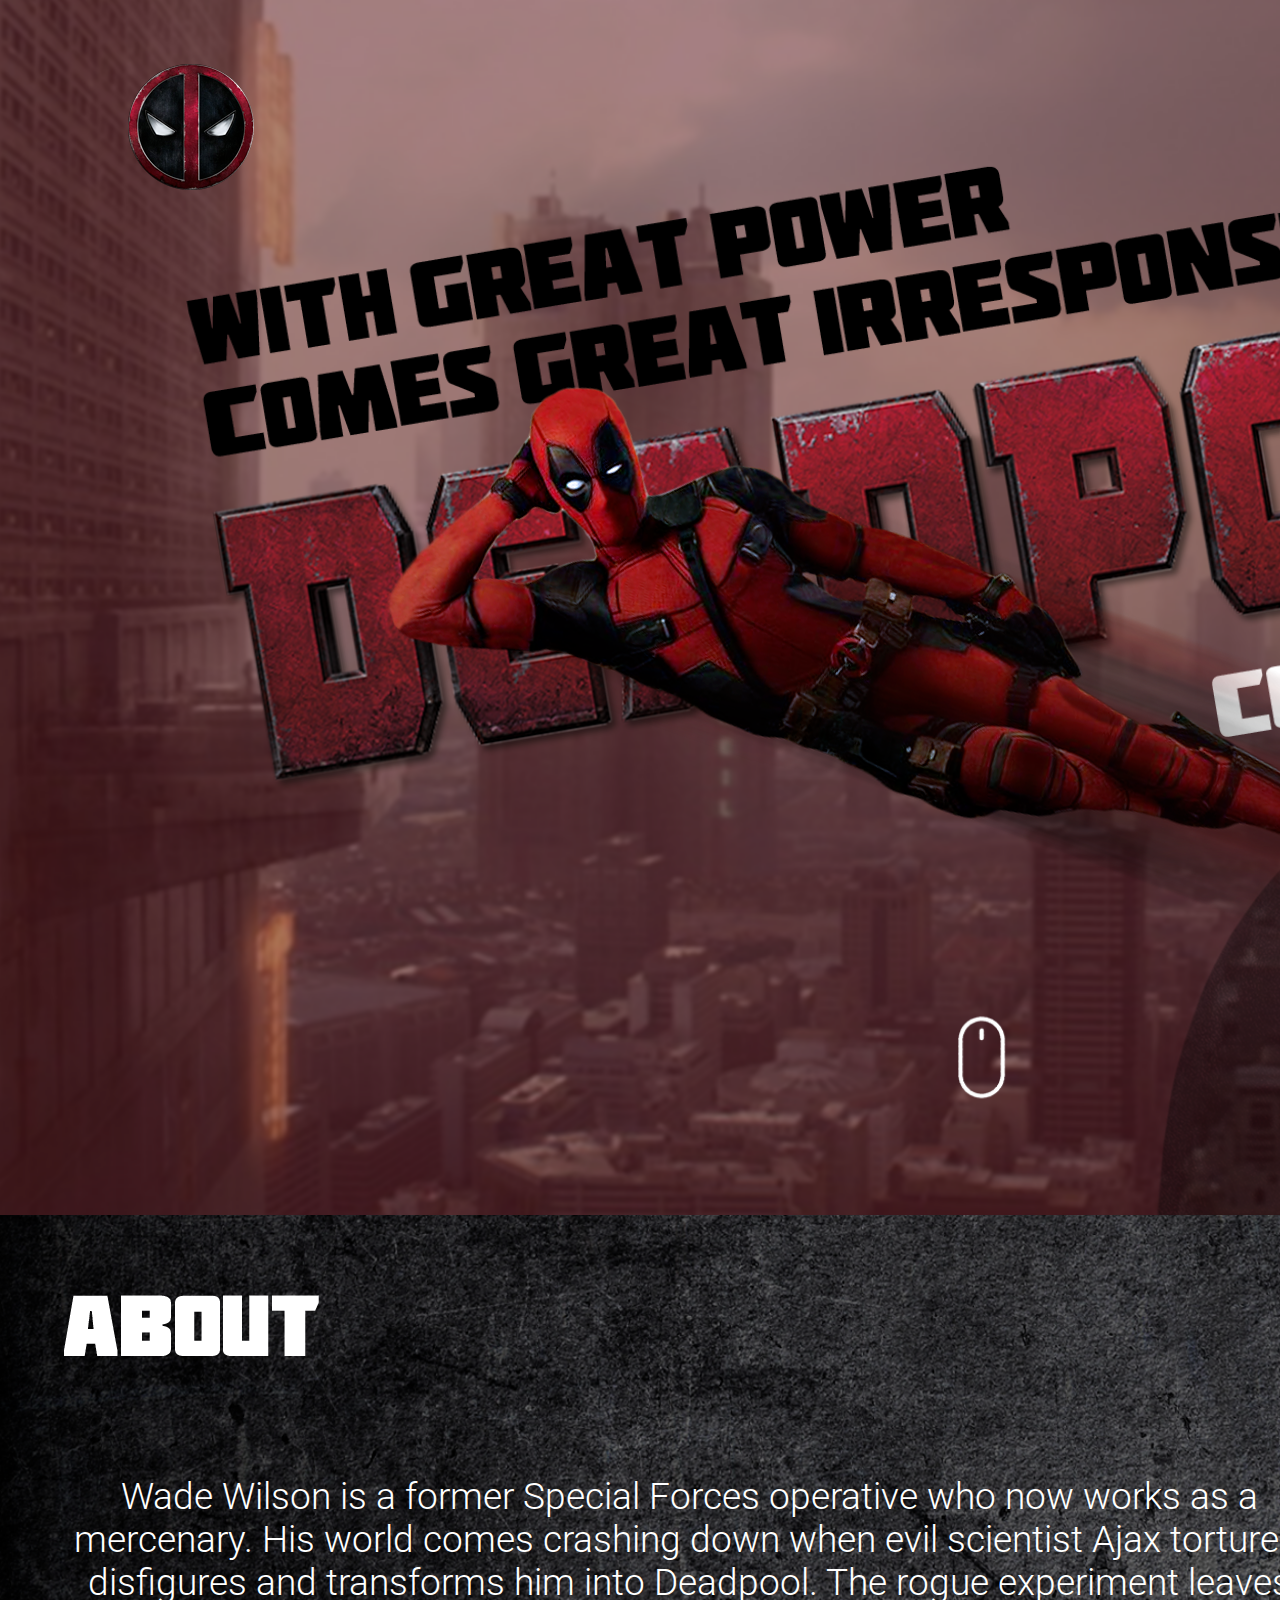
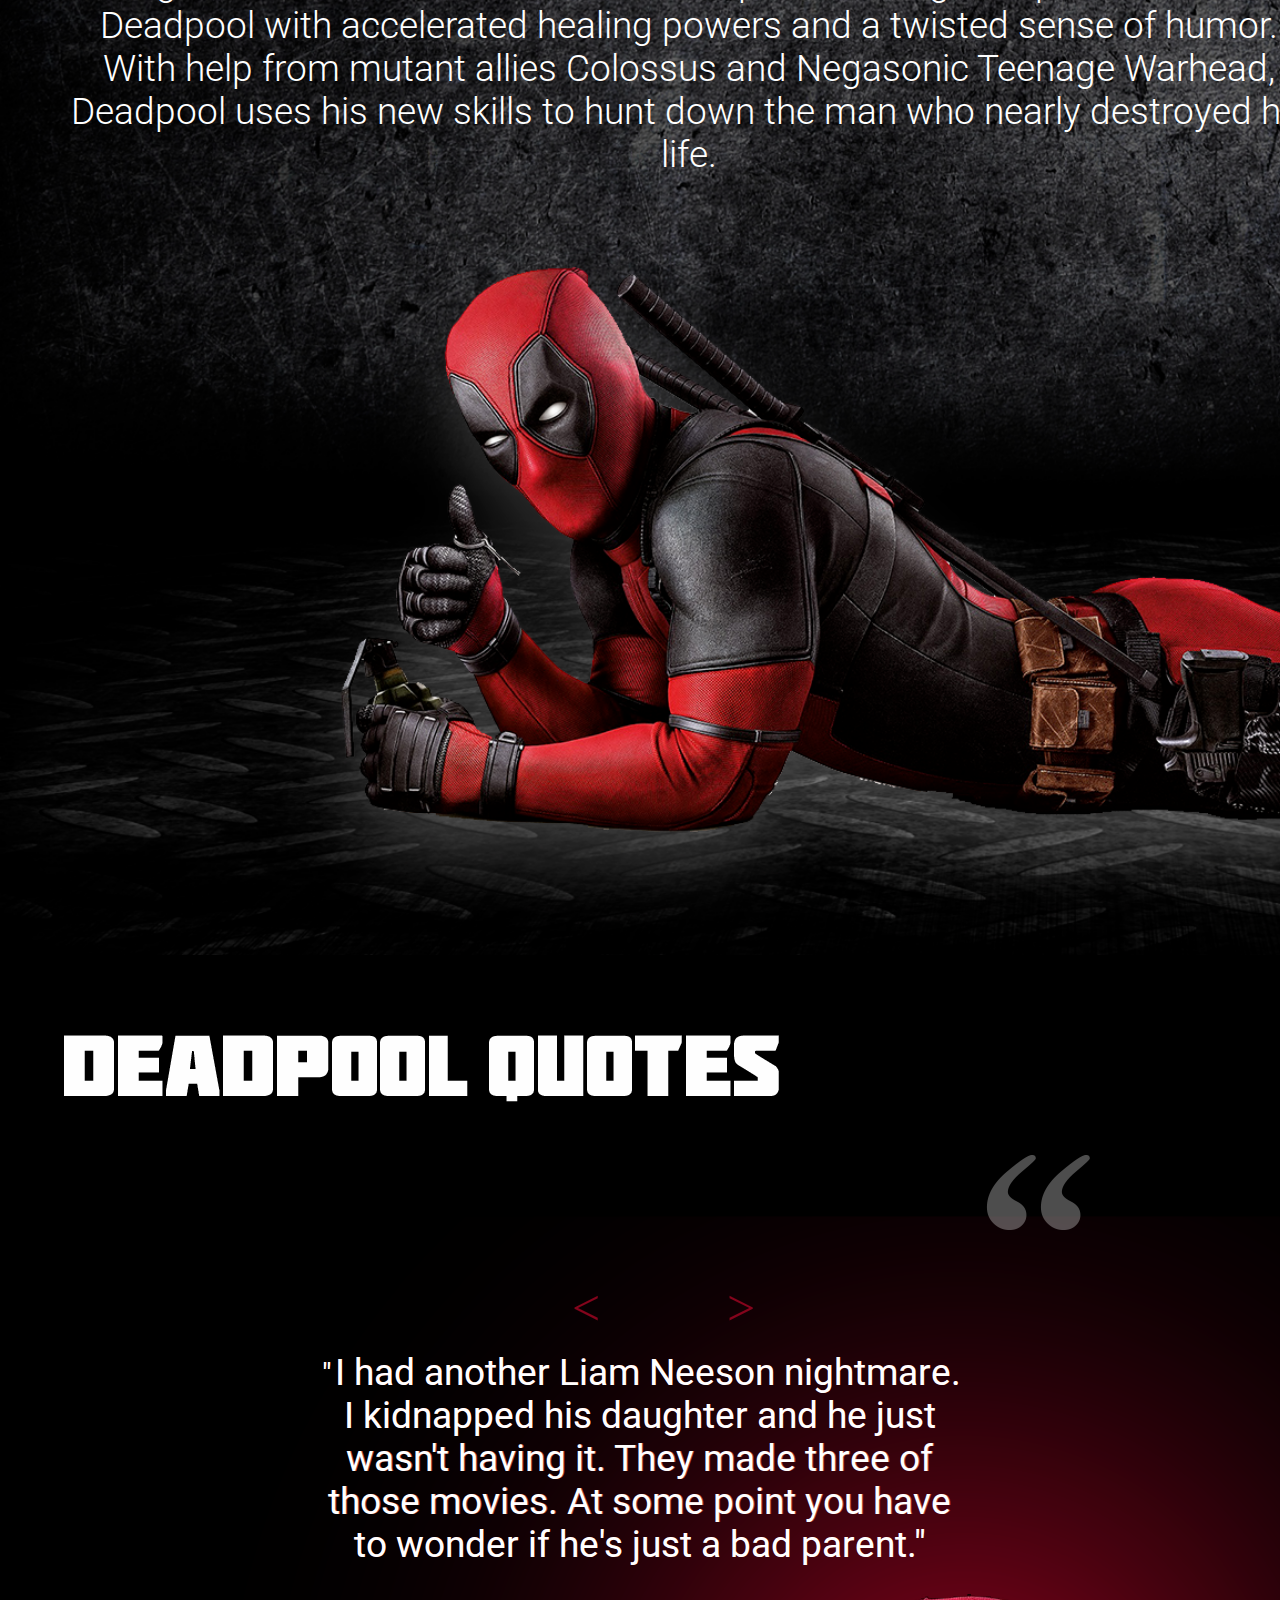
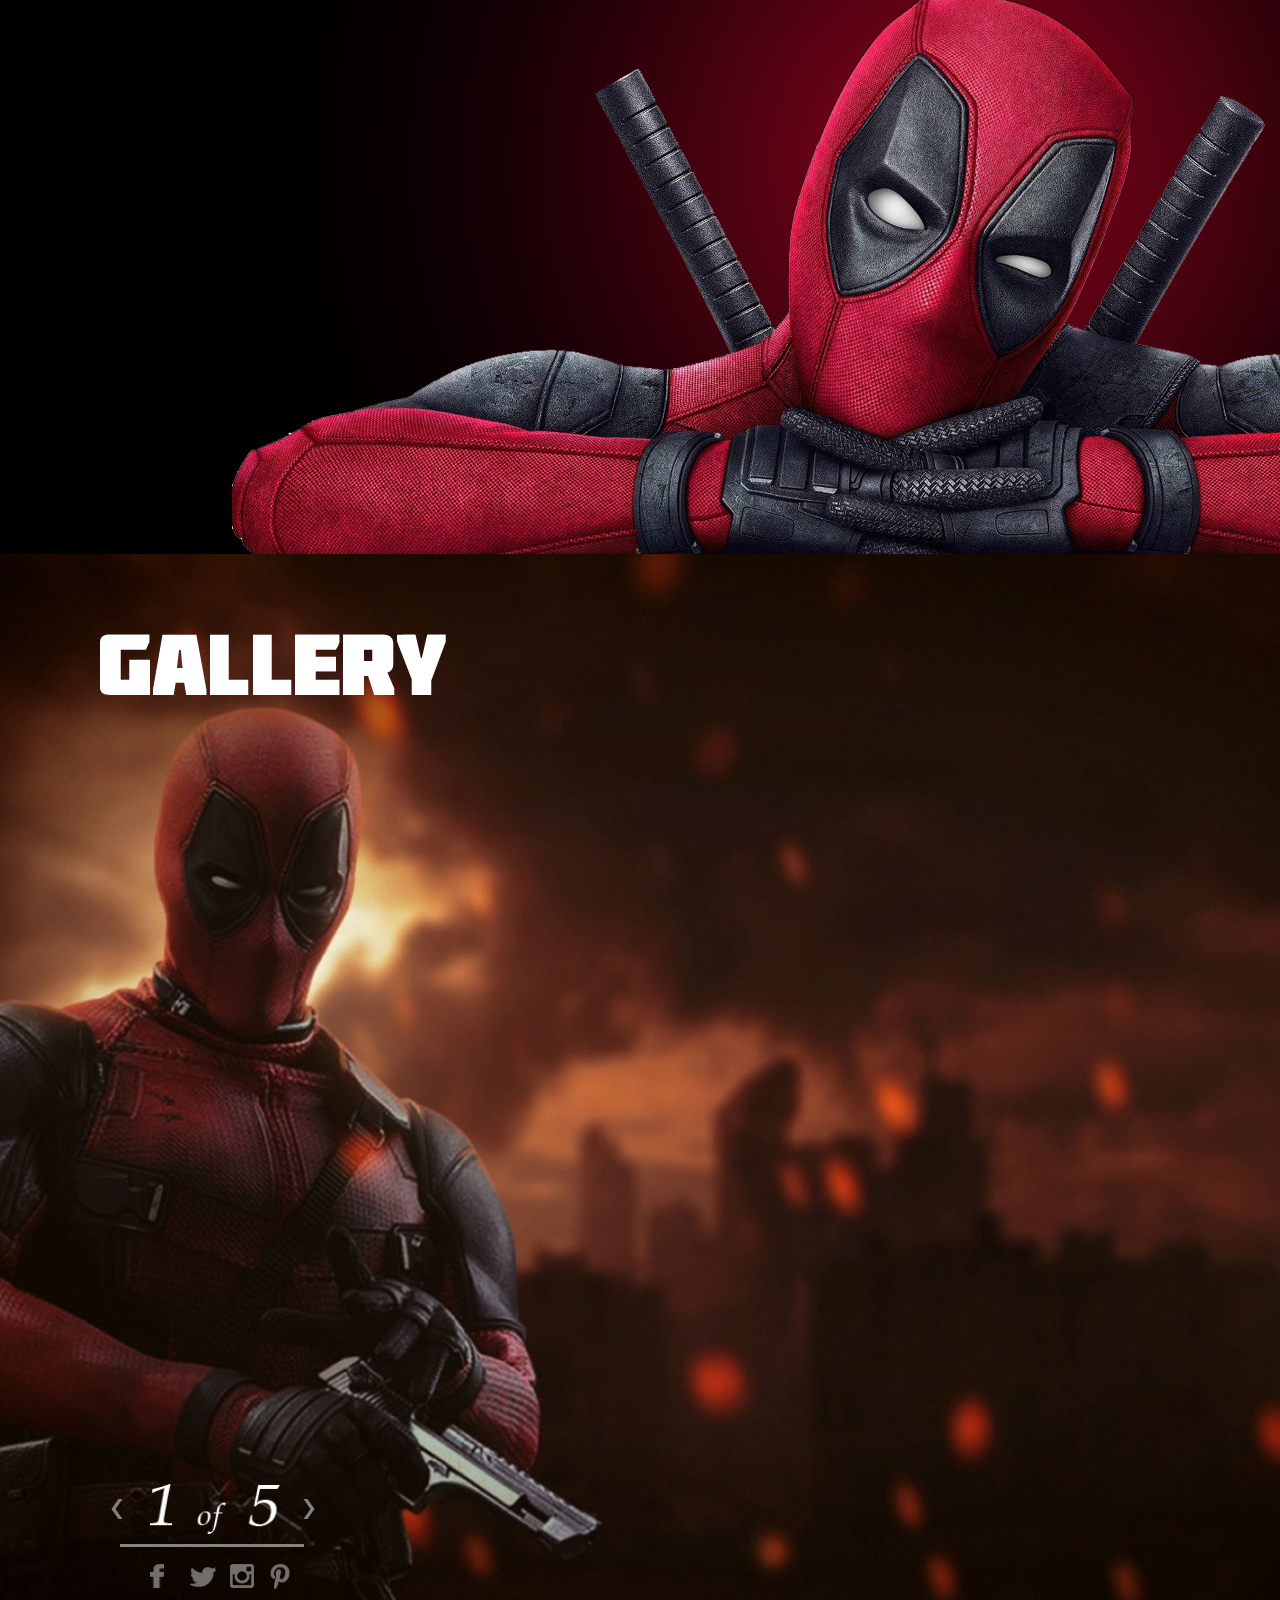
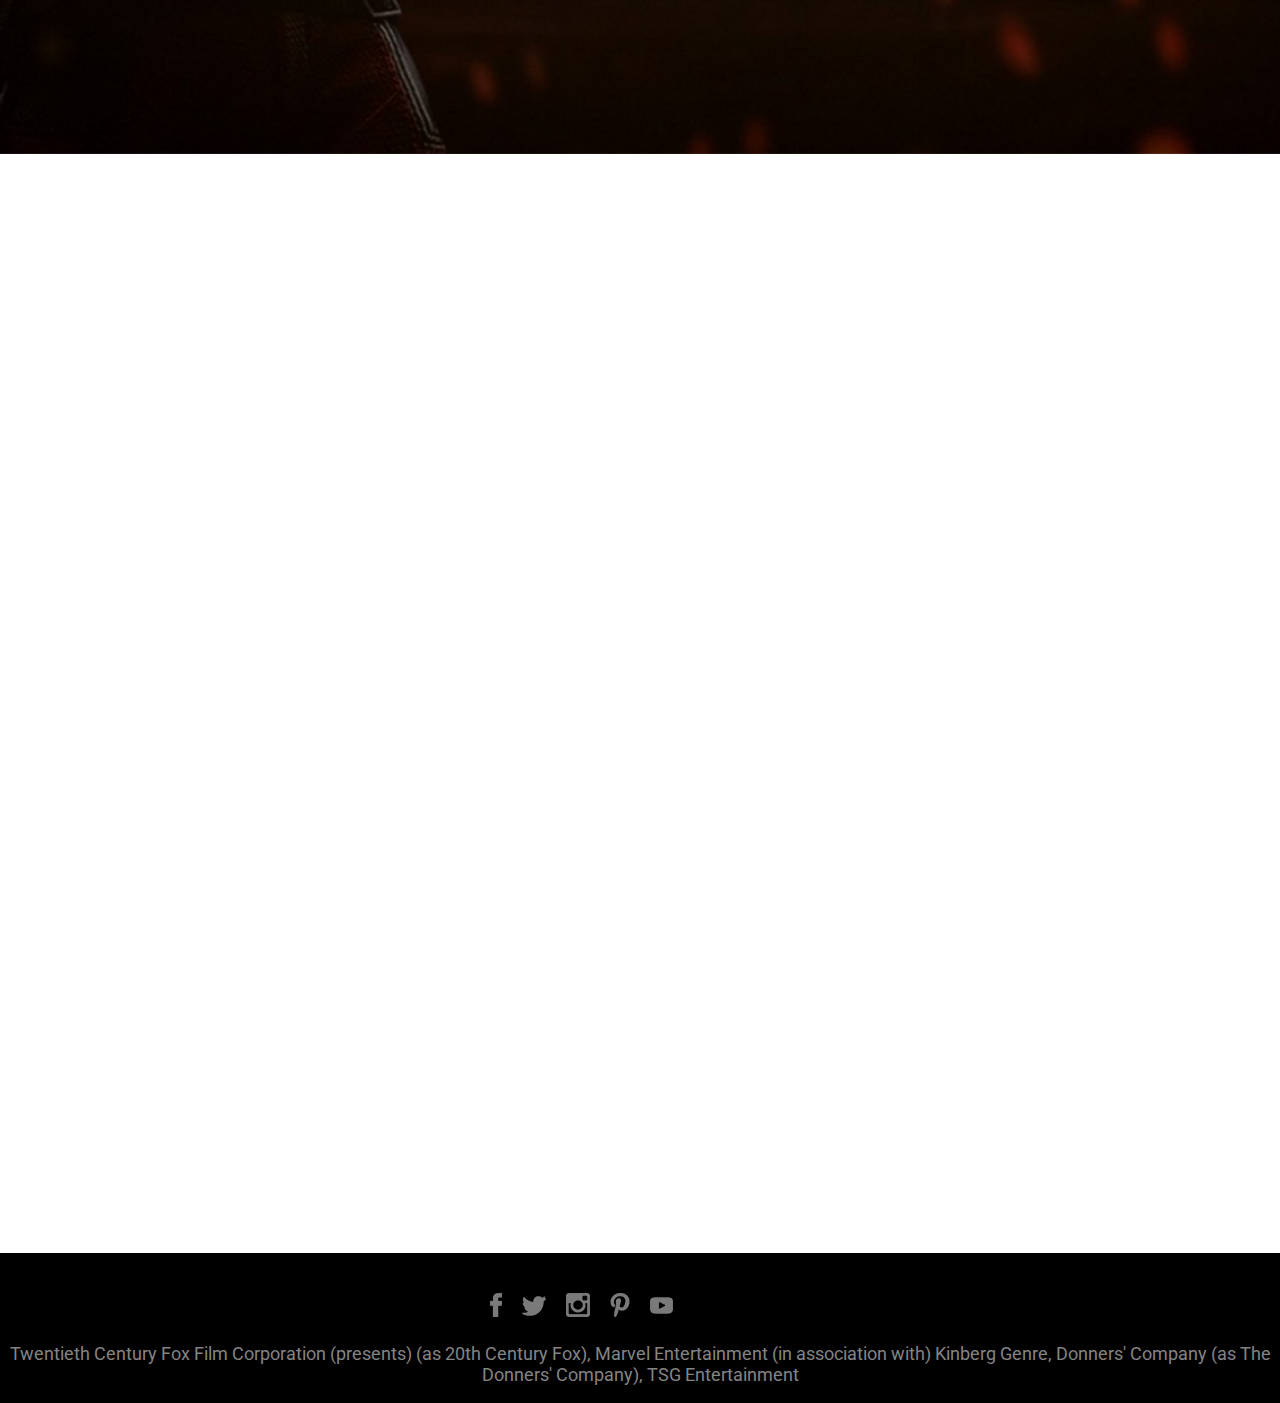
==== commit 0b025bfe: "footer done" ====
--- a/index.html
+++ b/index.html
@@ -159,10 +159,21 @@
 		</section>
 		</div>
 		<div class="section5">
-			<iframe width="100%" height="950" src="https://www.youtube.com/embed/wLeGWcVeIZ4" frameborder="0" allowfullscreen></iframe>
+			<img class="videos" src="media/images/videos.png">
+			<iframe class="video1" width="100%" height="950" src="https://www.youtube.com/embed/wLeGWcVeIZ4" frameborder="0" allowfullscreen></iframe>
 			<!-- <div class="section5_content">
 				
 			</div> -->
+		</div>
+		<div class="footer">
+			<div class="footer_social_holder">
+				<img src="media/images/fb.png">
+				<img class="twitter" src="media/images/twitter.png">
+				<img src="media/images/instagram.png">
+				<img src="media/images/pinterest.png">
+				<img class="youtube" src="media/images/youtube.png">
+			</div>
+			<p class="footer_p">Twentieth Century Fox Film Corporation (presents) (as 20th Century Fox), Marvel Entertainment (in association with) Kinberg Genre, Donners' Company (as The Donners' Company), TSG Entertainment</p>
 		</div>
 	</div>
 	<script src="plugins/slider-pro-master/libs/jquery-1.11.0.min.js"></script>
--- a/styles/index.css
+++ b/styles/index.css
@@ -246,11 +246,65 @@
 
 .section5 {
 	width: 100%;
-	height: 1200px;
+	height: auto;
 	/*background-color: red;*/
 }
 
 	/*.video {
 		width: 100%;
 		height: auto;
-	}*/+	}*/
+
+	.videos {
+		margin-top: 80px;
+		margin-left: 100px;
+		/*z-index: 1000000;*/
+		/*position: absolute;*/
+	}
+
+	.video1 {
+		/*position: relative;*/
+	}
+
+
+.footer {
+	width: 100%;
+	height: 150px;
+	background-color: black;
+}
+
+	.footer_social_holder {
+		width: 300px;
+		margin: 0 auto;
+		padding-top: 40px;
+	}
+
+		.footer_social_holder img {
+			float: left;
+			margin-right: 20px;
+			opacity: .8;
+			cursor: pointer;
+		}
+
+		.footer_social_holder img:hover {
+			opacity: 1;
+		}
+
+		.twitter {
+			padding-top: 3px;
+		}
+
+		.youtube {
+			padding-top: 4px;
+		}
+
+	.footer_p {
+		width: 100%;
+		height: auto;
+		margin-top: 50px;
+		color: #848484;
+		font-family: "Roboto", sans-serif;
+		font-weight: 400;
+		font-size: 18px;
+		text-align: center;
+	}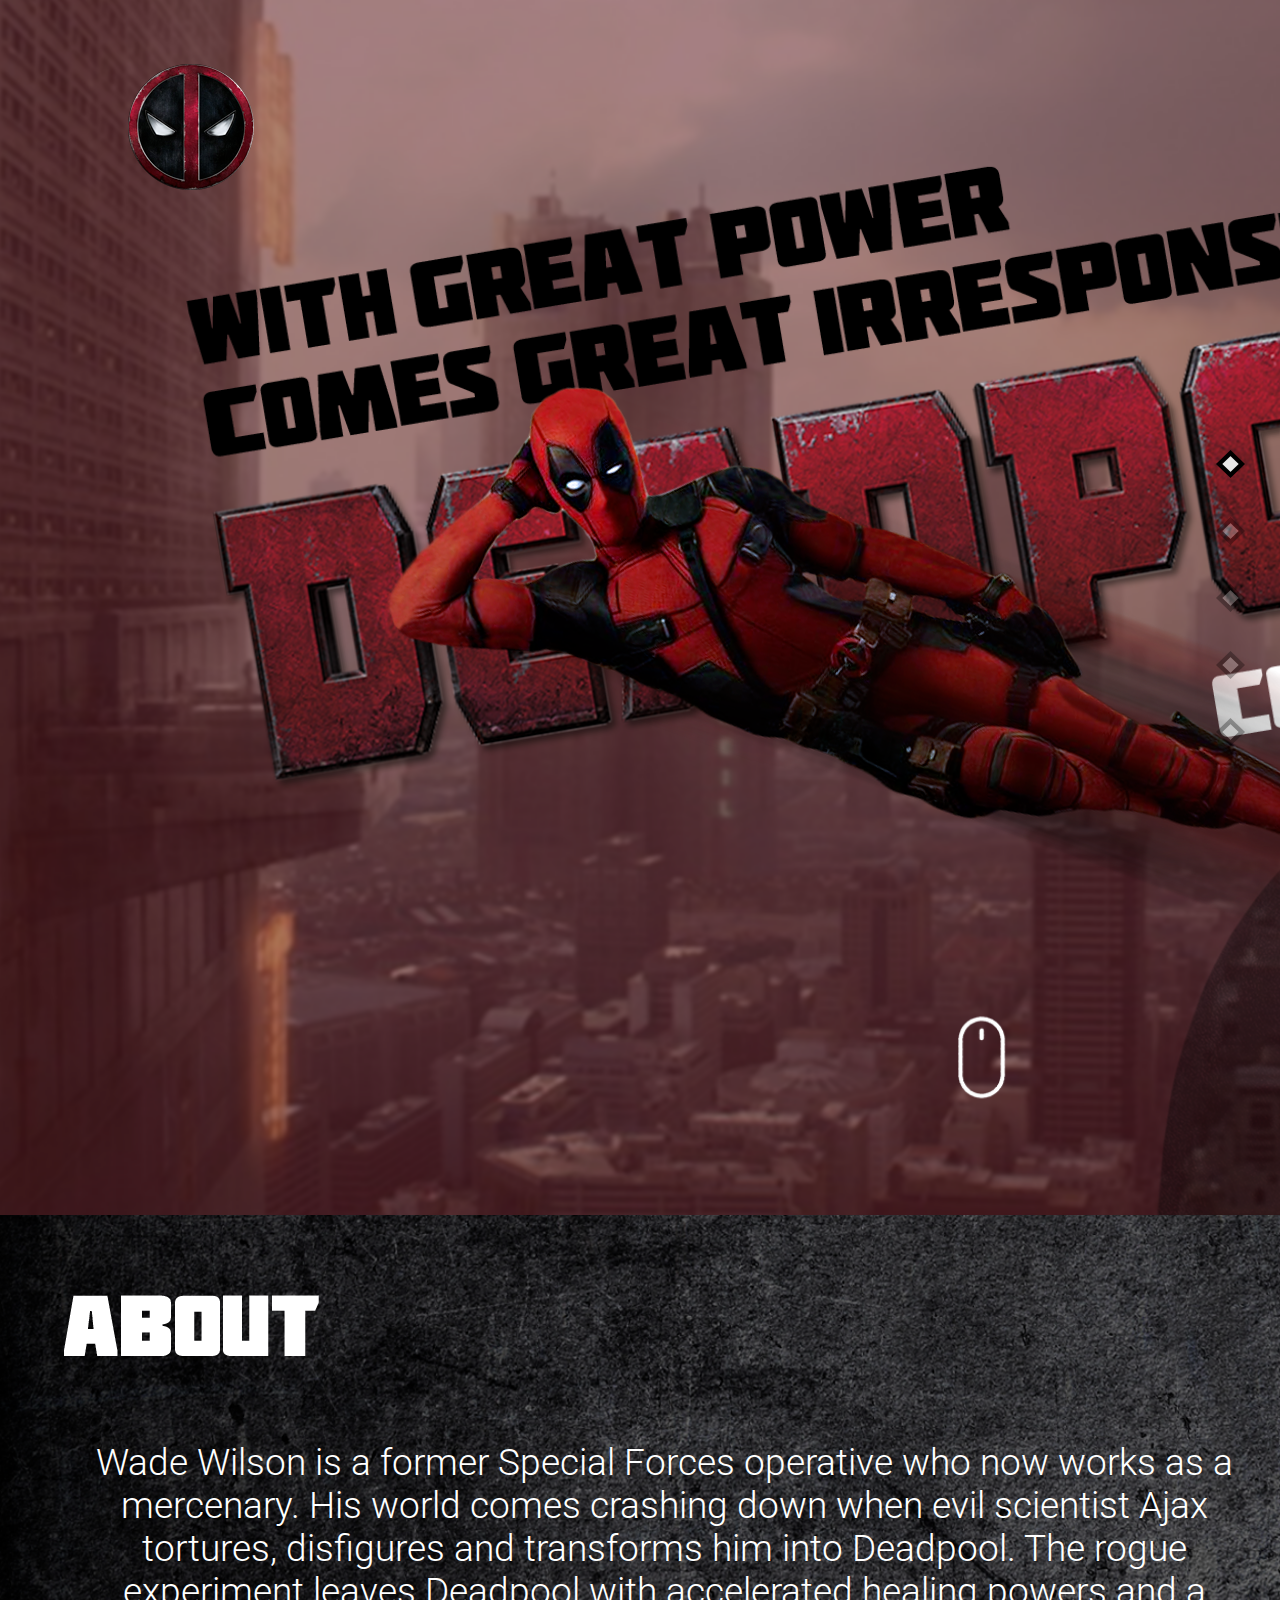
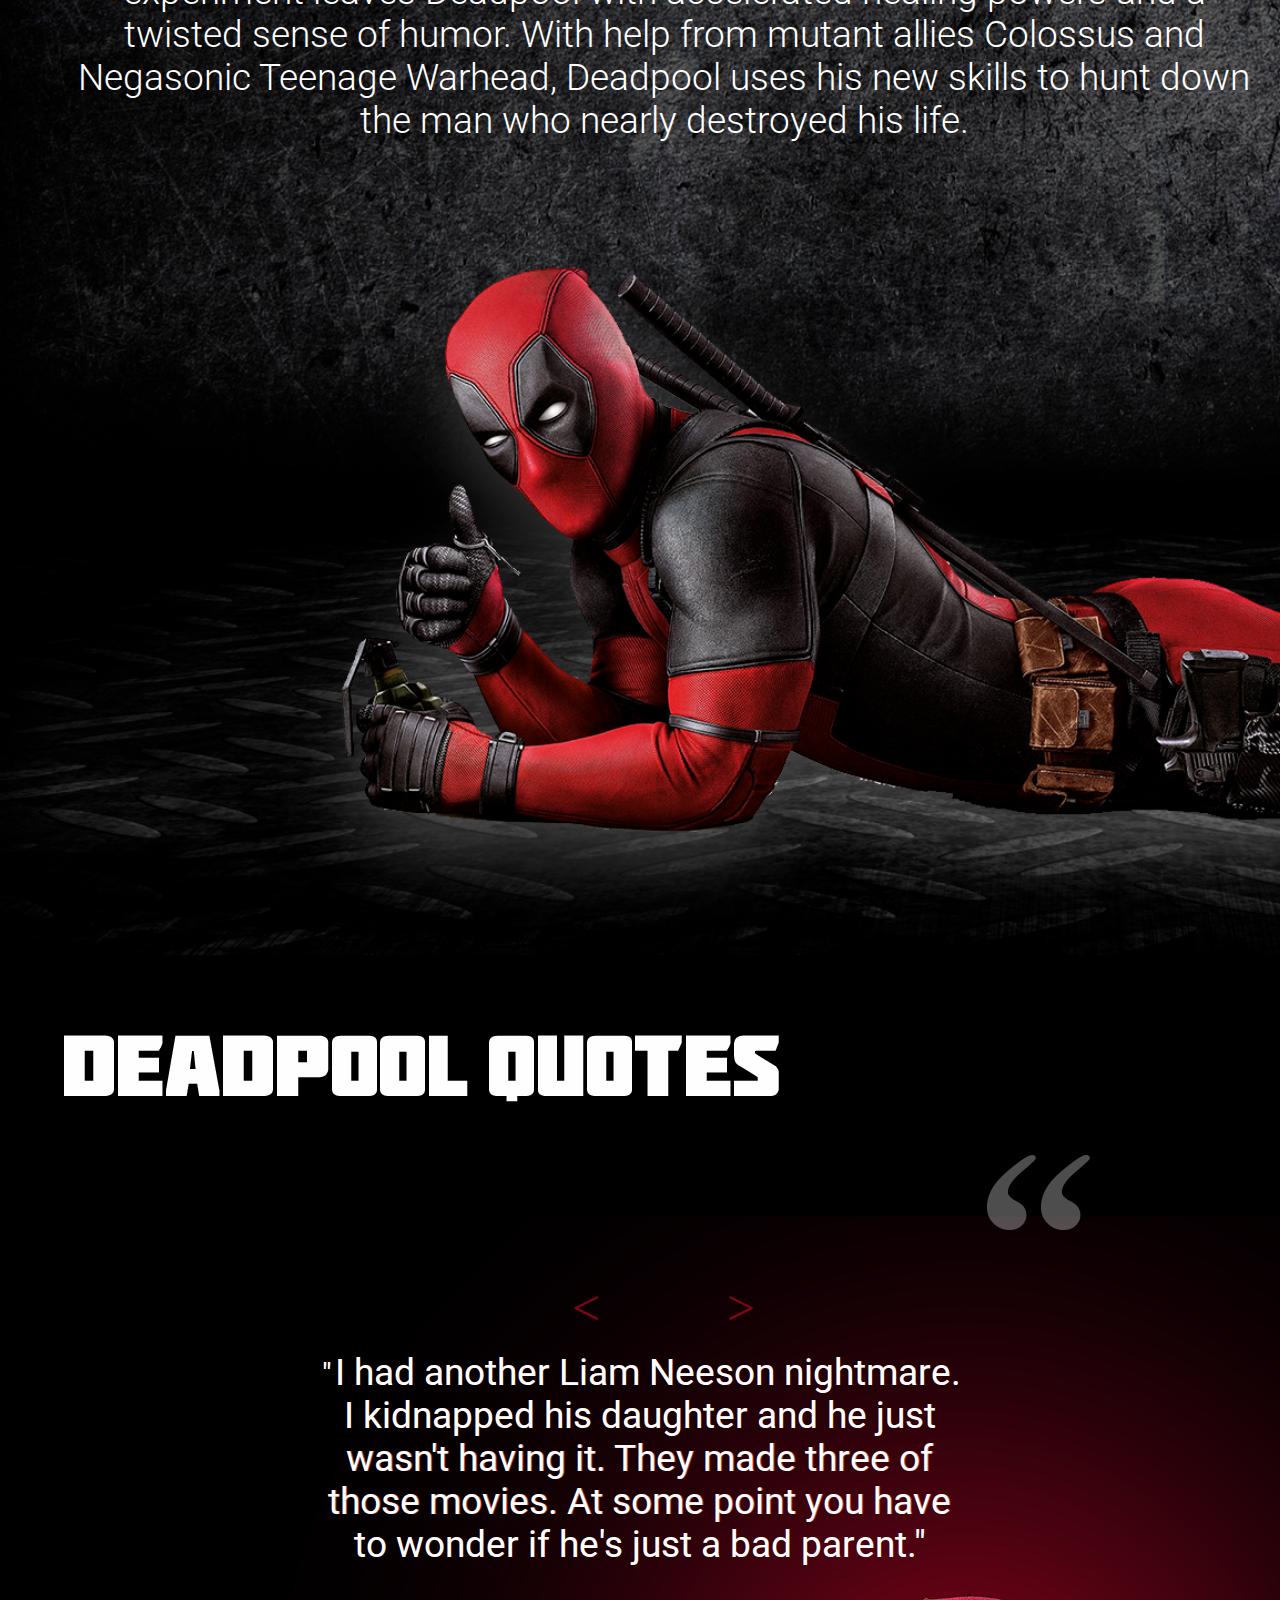
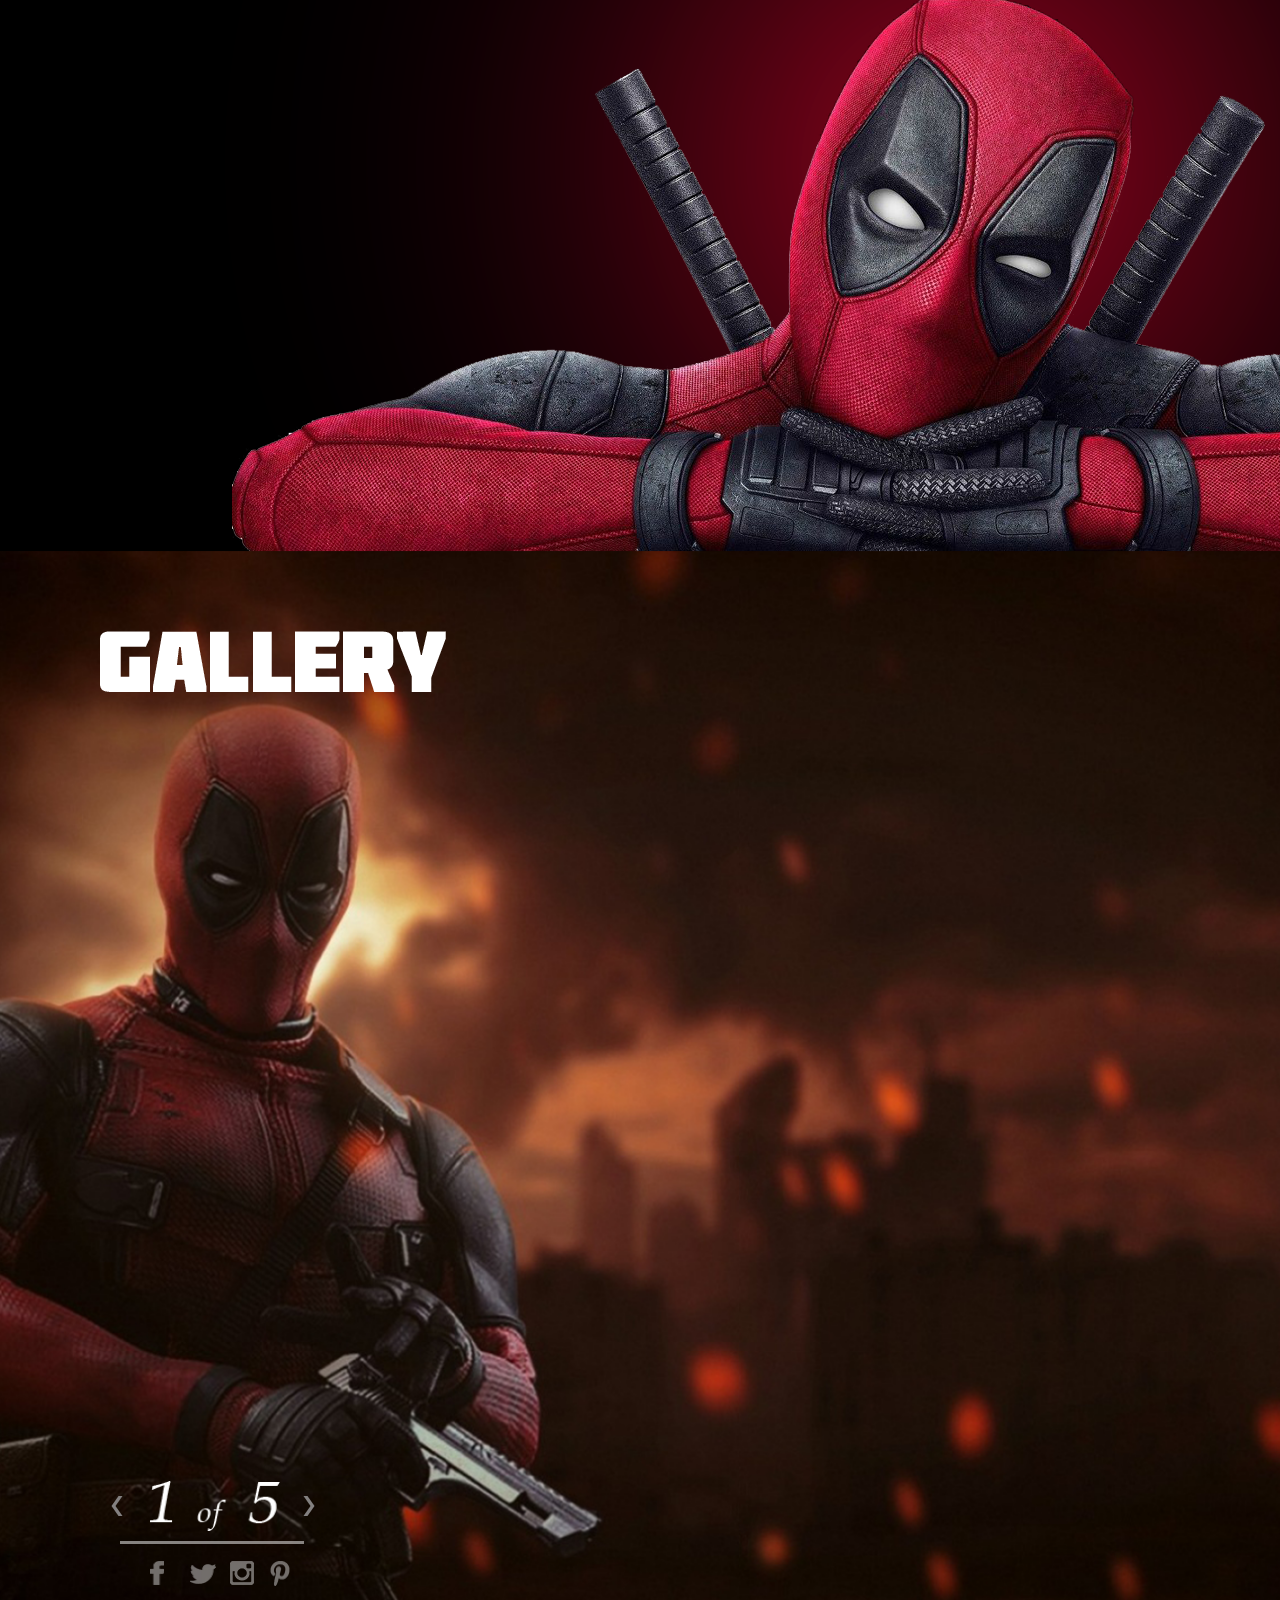
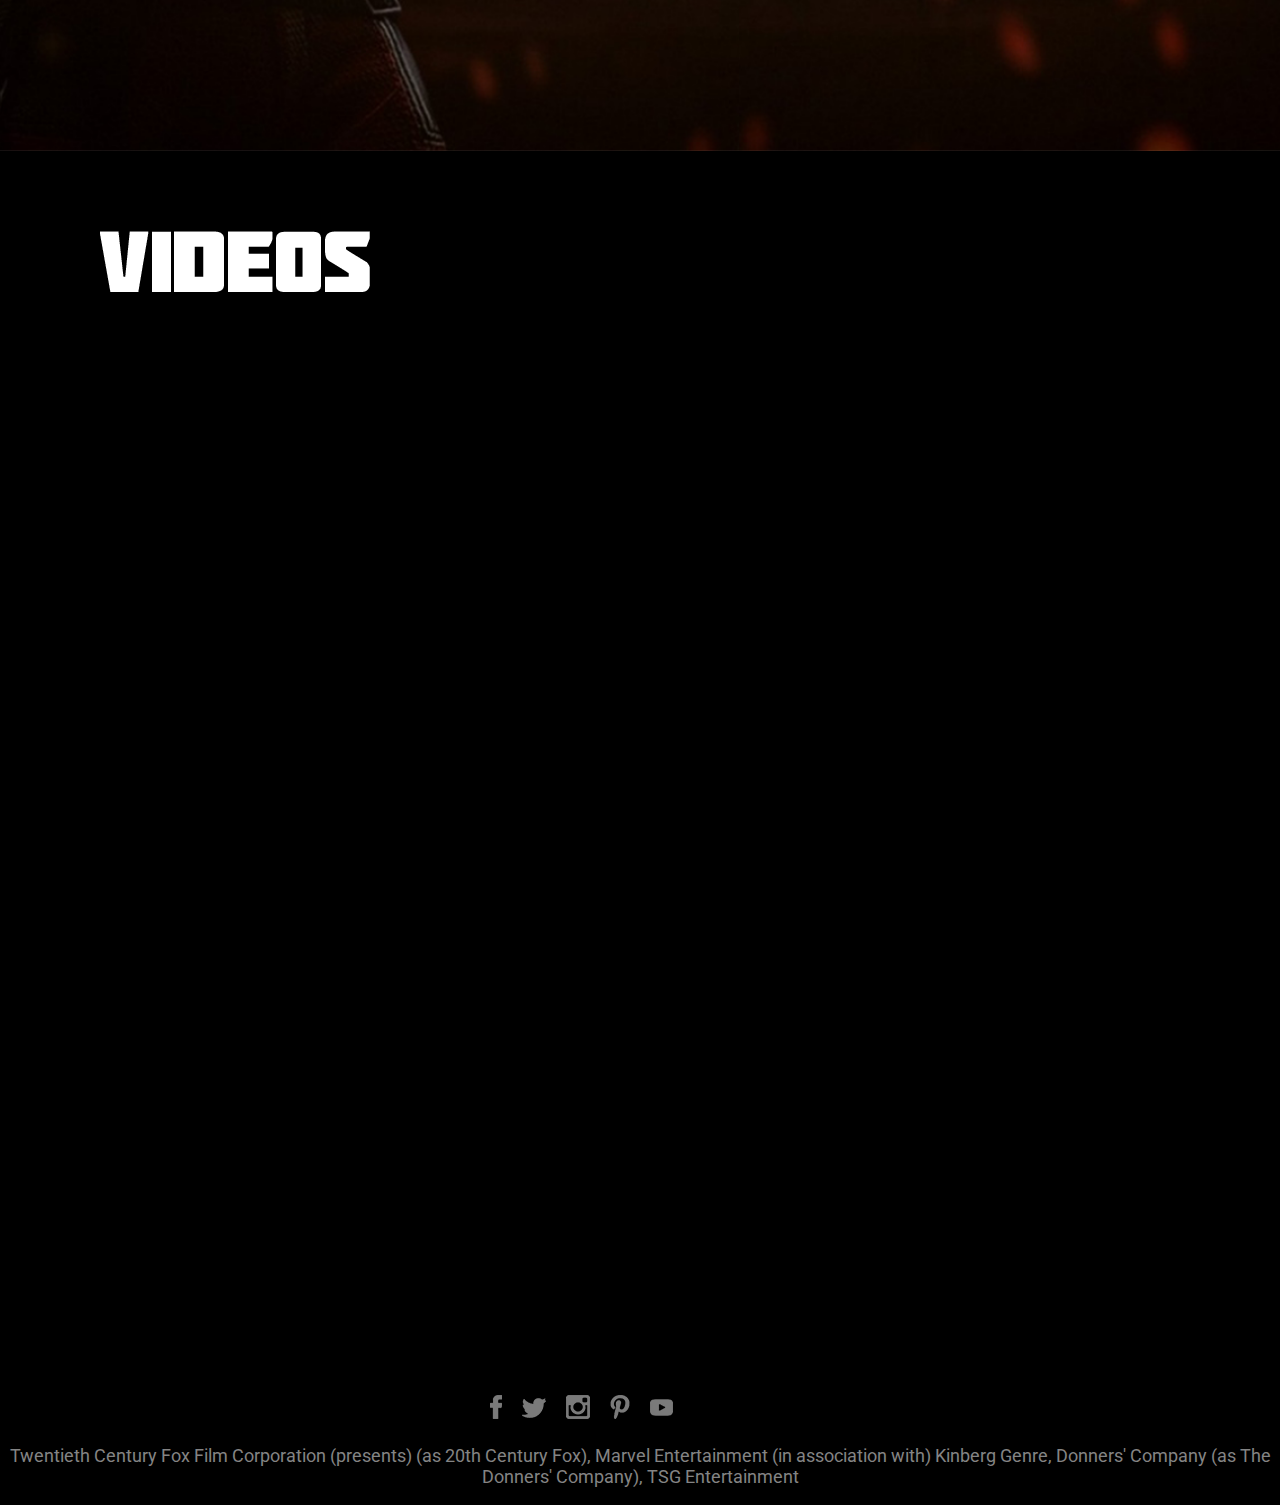
==== commit 9102c189: "rename" ====
--- a/index.html
+++ b/index.html
@@ -5,11 +5,24 @@
 	<link rel="stylesheet" href="plugins/slider-pro-master/dist/css/slider-pro.min.css">
 	<link rel="stylesheet" type="text/css" href="styles/slider.css">
 	<link rel="stylesheet" type="text/css" href="styles/index.css">
+	<link rel="stylesheet" type="text/css" href="styles/header.css">
 	<link href="https://fonts.googleapis.com/css?family=Roboto:300,400,700" rel="stylesheet">
 	<script src="https://cdnjs.cloudflare.com/ajax/libs/jquery/2.1.3/jquery.min.js"></script>
+	<script src="https://cdnjs.cloudflare.com/ajax/libs/jquery/2.2.2/jquery.min.js"></script>
 	<script type="text/javascript" src="scripts/textslider.js"></script>
+	<script type="text/javascript" src="scripts/header.js"></script>
 </head>
 <body>
+	<?php include('header.html'); ?>
+	<div class="sidenav">
+		<ul>
+			<li data-link="first" class="first"><img src="media/images/navimg.png"></li>
+			<li data-link="second" class="second"><img src="media/images/navimg.png"></li>
+			<li data-link="third" class="third"><img src="media/images/navimg.png"></li>
+			<li data-link="fourth" class="fourth"><img src="media/images/navimg.png"></li>
+			<li data-link="fifth" class="fifth"><img src="media/images/navimg.png"></li>
+		</ul>
+	</div>
 	<div class="container">
 		<div class="section1">
 			<img class="logo" src="media/images/logo.png">
@@ -27,10 +40,14 @@
 				<img class="quotes" src="media/images/quotes.png">
 				<img class="navodnici" src="media/images/navodnici.png">
 				<div id="carousel">
-				  <div class="btn-bar">
-				    <div id="buttons"><a id="prev" href="#"><</a><a id="next" href="#">></a> </div></div>
-				    <div id="slides">
-				        <ul>
+					<div class="btn-bar">
+						<div id="buttons">
+							<a id="prev" href="#"><</a>
+							<a id="next" href="#">></a> 
+						</div>
+					</div>
+					<div id="slides">
+					    <ul>
 				            <li class="slide">
 				                <div class="quoteContainer">
 				                    <p class="quote-phrase"><span class="quote-marks">"</span>I had another Liam Neeson nightmare. I kidnapped his daughter and he just wasn't having it. They made three of those movies. At some point you have to wonder if he's just a bad parent.<class="quote-marks">"</span>
@@ -82,85 +99,86 @@
 				                </div>
 				            </li>
 				        </ul>
-				    </div>
-				<img class="deadpool3" src="media/images/deadpool3.png">
+					</div>
+					<img class="deadpool3" src="media/images/deadpool3.png">
+				</div>
 			</div>
 		</div>
 		<div class="section4">
 			<section id="main-slider" class="no-margin">
-			<div class="slider-pro" id="my-slider">
-				<div class="sp-slides">
-					<div class="sp-slide">
-						<img class="sp-image" src="media/images/sliderimg1.png"/>
-						<img class="sp-image sp-layer gallery" src="media/images/gallery.png">
-						<div class="sp-layer slider_box" data-position="leftBottom" data-horizontal="-25%" data-vertical="-40%">
-							<img class="sp-image sp-layer of" src="media/images/slider1.png">
-						</div>
-						<img class="sp-image sp-layer line" src="media/images/line.png">
-						<img class="sp-image sp-layer social_media" src="media/images/fb.png">
-						<img class="sp-image sp-layer social_media2" src="media/images/twitter.png">
-						<img class="sp-image sp-layer social_media3" src="media/images/instagram.png">
-						<img class="sp-image sp-layer social_media4" src="media/images/pinterest.png">
-					</div>
-
-					<div class="sp-slide">
-						<img class="sp-image" src="media/images/sliderimg2.png"/>
-						<img class="sp-image sp-layer gallery" src="media/images/gallery.png">
-						<div class="sp-layer slider_box" data-position="leftBottom" data-horizontal="-25%" data-vertical="-40%">
-							<img class="sp-image sp-layer of" src="media/images/slider2.png">
-						</div>
-						<img class="sp-image sp-layer line" src="media/images/line.png">
-						<img class="sp-image sp-layer social_media" src="media/images/fb.png">
-						<img class="sp-image sp-layer social_media2" src="media/images/twitter.png">
-						<img class="sp-image sp-layer social_media3" src="media/images/instagram.png">
-						<img class="sp-image sp-layer social_media4" src="media/images/pinterest.png">
-					</div>
-
-					<div class="sp-slide">
-						<img class="sp-image" src="media/images/sliderimg3.png"/>
-						<img class="sp-image sp-layer gallery" src="media/images/gallery.png">
-						<div class="sp-layer slider_box" data-position="leftBottom" data-horizontal="-50%" data-vertical="-40%">
-							<img class="sp-image sp-layer of" src="media/images/slider3.png">
-						</div>
-						<img class="sp-image sp-layer line" src="media/images/line.png">
-						<img class="sp-image sp-layer social_media" src="media/images/fb.png">
-						<img class="sp-image sp-layer social_media2" src="media/images/twitter.png">
-						<img class="sp-image sp-layer social_media3" src="media/images/instagram.png">
-						<img class="sp-image sp-layer social_media4" src="media/images/pinterest.png">
-					</div>
-
-					<div class="sp-slide">
-						<img class="sp-image" src="media/images/sliderimg4.png"/>
-						<img class="sp-image sp-layer gallery" src="media/images/gallery.png">
-						<div class="sp-layer slider_box" data-position="leftBottom" data-horizontal="-50%" data-vertical="-40%">
-							<img class="sp-image sp-layer of" src="media/images/slider4.png">
-						</div>
-						<img class="sp-image sp-layer line" src="media/images/line.png">
-						<img class="sp-image sp-layer social_media" src="media/images/fb.png">
-						<img class="sp-image sp-layer social_media2" src="media/images/twitter.png">
-						<img class="sp-image sp-layer social_media3" src="media/images/instagram.png">
-						<img class="sp-image sp-layer social_media4" src="media/images/pinterest.png">
-					</div>
-
-					<div class="sp-slide">
-						<img class="sp-image" src="media/images/sliderimg5.png"/>
-						<img class="sp-image sp-layer gallery" src="media/images/gallery.png">
-						<div class="sp-layer slider_box" data-position="leftBottom" data-horizontal="-50%" data-vertical="-40%">
-							<img class="sp-image sp-layer of" src="media/images/slider5.png">
-						</div>
-						<img class="sp-image sp-layer line" src="media/images/line.png">
-						<img class="sp-image sp-layer social_media" src="media/images/fb.png">
-						<img class="sp-image sp-layer social_media2" src="media/images/twitter.png">
-						<img class="sp-image sp-layer social_media3" src="media/images/instagram.png">
-						<img class="sp-image sp-layer social_media4" src="media/images/pinterest.png">
+				<div class="slider-pro" id="my-slider">
+					<div class="sp-slides">
+						<div class="sp-slide">
+							<img class="sp-image" src="media/images/sliderimg1.png"/>
+							<img class="sp-image sp-layer gallery" src="media/images/gallery.png">
+							<div class="sp-layer slider_box" data-position="leftBottom" data-horizontal="-25%" data-vertical="-40%">
+								<img class="sp-image sp-layer of" src="media/images/slider1.png">
+							</div>
+							<img class="sp-image sp-layer line" src="media/images/line.png">
+							<img class="sp-image sp-layer social_media" src="media/images/fb.png">
+							<img class="sp-image sp-layer social_media2" src="media/images/twitter.png">
+							<img class="sp-image sp-layer social_media3" src="media/images/instagram.png">
+							<img class="sp-image sp-layer social_media4" src="media/images/pinterest.png">
+						</div>
+
+						<div class="sp-slide">
+							<img class="sp-image" src="media/images/sliderimg2.png"/>
+							<img class="sp-image sp-layer gallery" src="media/images/gallery.png">
+							<div class="sp-layer slider_box" data-position="leftBottom" data-horizontal="-25%" data-vertical="-40%">
+								<img class="sp-image sp-layer of" src="media/images/slider2.png">
+							</div>
+							<img class="sp-image sp-layer line" src="media/images/line.png">
+							<img class="sp-image sp-layer social_media" src="media/images/fb.png">
+							<img class="sp-image sp-layer social_media2" src="media/images/twitter.png">
+							<img class="sp-image sp-layer social_media3" src="media/images/instagram.png">
+							<img class="sp-image sp-layer social_media4" src="media/images/pinterest.png">
+						</div>
+
+						<div class="sp-slide">
+							<img class="sp-image" src="media/images/sliderimg3.png"/>
+							<img class="sp-image sp-layer gallery" src="media/images/gallery.png">
+							<div class="sp-layer slider_box" data-position="leftBottom" data-horizontal="-50%" data-vertical="-40%">
+								<img class="sp-image sp-layer of" src="media/images/slider3.png">
+							</div>
+							<img class="sp-image sp-layer line" src="media/images/line.png">
+							<img class="sp-image sp-layer social_media" src="media/images/fb.png">
+							<img class="sp-image sp-layer social_media2" src="media/images/twitter.png">
+							<img class="sp-image sp-layer social_media3" src="media/images/instagram.png">
+							<img class="sp-image sp-layer social_media4" src="media/images/pinterest.png">
+						</div>
+
+						<div class="sp-slide">
+							<img class="sp-image" src="media/images/sliderimg4.png"/>
+							<img class="sp-image sp-layer gallery" src="media/images/gallery.png">
+							<div class="sp-layer slider_box" data-position="leftBottom" data-horizontal="-50%" data-vertical="-40%">
+								<img class="sp-image sp-layer of" src="media/images/slider4.png">
+							</div>
+							<img class="sp-image sp-layer line" src="media/images/line.png">
+							<img class="sp-image sp-layer social_media" src="media/images/fb.png">
+							<img class="sp-image sp-layer social_media2" src="media/images/twitter.png">
+							<img class="sp-image sp-layer social_media3" src="media/images/instagram.png">
+							<img class="sp-image sp-layer social_media4" src="media/images/pinterest.png">
+						</div>
+
+						<div class="sp-slide">
+							<img class="sp-image" src="media/images/sliderimg5.png"/>
+							<img class="sp-image sp-layer gallery" src="media/images/gallery.png">
+							<div class="sp-layer slider_box" data-position="leftBottom" data-horizontal="-50%" data-vertical="-40%">
+								<img class="sp-image sp-layer of" src="media/images/slider5.png">
+							</div>
+							<img class="sp-image sp-layer line" src="media/images/line.png">
+							<img class="sp-image sp-layer social_media" src="media/images/fb.png">
+							<img class="sp-image sp-layer social_media2" src="media/images/twitter.png">
+							<img class="sp-image sp-layer social_media3" src="media/images/instagram.png">
+							<img class="sp-image sp-layer social_media4" src="media/images/pinterest.png">
+						</div>
 					</div>
 				</div>
-			</div>
-		</section>
+			</section>
 		</div>
 		<div class="section5">
 			<img class="videos" src="media/images/videos.png">
-			<iframe class="video1" width="100%" height="950" src="https://www.youtube.com/embed/wLeGWcVeIZ4" frameborder="0" allowfullscreen></iframe>
+			<iframe class="video1" width="100%" height="1200" src="https://www.youtube.com/embed/wLeGWcVeIZ4" frameborder="0" allowfullscreen></iframe>
 			<!-- <div class="section5_content">
 				
 			</div> -->
@@ -179,7 +197,28 @@
 	<script src="plugins/slider-pro-master/libs/jquery-1.11.0.min.js"></script>
 	<script src="plugins/slider-pro-master/dist/js/jquery.sliderPro.min.js"></script>
 	<script type="text/javascript">
-		jQuery(document).ready(function($){
+		$(document).ready(function(){
+			var scrollSite = function(scroll){
+					if(scroll > -10 && scroll < 1215){
+					$('.sidenav ul li').css('opacity', .3);
+					$('.sidenav ul li.first').css('opacity', 1);
+				}else if(scroll > 1215 && scroll < 2555){
+					$('.sidenav ul li').css('opacity', .3);
+					$('.sidenav ul li.second').css('opacity', 1);
+				}else if(scroll > 2555 && scroll < 3756){
+					$('.sidenav ul li').css('opacity', .3);
+					$('.sidenav ul li.third').css('opacity', 1);
+				}else if(scroll > 3756 && scroll < 4956){
+					$('.sidenav ul li').css('opacity', .3);
+					$('.sidenav ul li.fourth').css('opacity', 1);
+				}else{
+					$('.sidenav ul li').css('opacity', .3);
+					$('.sidenav ul li.fifth').css('opacity', 1);
+				}
+			};
+
+			scrollSite($(document).scrollTop());
+
 			$('#my-slider').sliderPro({
 				width: '100%',
 				height: 1200,
@@ -190,6 +229,33 @@
 				autoplay: false,
 				autoScaleLayers: false
 			});
+
+			$(document).on('scroll', function(){
+				var scroll = $(document).scrollTop();
+				scrollSite(scroll);
+			});
+
+			$('.sidenav ul li, .sidebar-anchor').on('click', function(e){
+				e.preventDefault();
+
+				switch($(this).data('link')){
+					case 'first':
+						$("html, body").animate({ scrollTop: 0 }, 600);
+					break;
+					case 'second':
+						$("html, body").animate({ scrollTop: 1216 }, 600);
+					break;
+					case 'third':
+						$("html, body").animate({ scrollTop: 2556 }, 600);
+					break;
+					case 'fourth':
+						$("html, body").animate({ scrollTop: 3757 }, 600);
+					break;
+					case 'fifth':
+						$("html, body").animate({ scrollTop: 4957 }, 600);
+					break;
+				}
+			});
 		});
 	</script>
 </body>
--- a/styles/index.css
+++ b/styles/index.css
@@ -8,6 +8,22 @@
 	width: 100%;
 	height: 6161px;
 }
+
+	.sidenav {
+		margin-top: 450px;
+		margin-right: 35px;
+		float: right;
+		position: fixed;
+		right: 0px;
+		z-index: 1000;
+	}
+
+		.sidenav ul li {
+			list-style: none;
+			margin-bottom: 35px;
+			opacity: .3;
+			transition: all .3s ease-in-out;
+		}
 
 .section1 {
 	width: 100%;
@@ -60,9 +76,9 @@
 		.deadpool_p {
 			/*-webkit-clip-path: polygon(20% 0%, 85% 0%, 100% 40%, 80% 60%, 70% 80%, 70% 100%, 50% 100%, 0% 40%);
 			clip-path: polygon(20% 0%, 85% 0%, 100% 40%, 80% 60%, 70% 80%, 70% 100%, 50% 100%, 0% 40%);*/
-			width: 1250px;
+			width: 1200px;
 			height: 380px;
-    		margin: 10% auto 0 auto;
+    		margin: 7% auto 0 auto;
     		text-align: center;
 			color: white;
 			font-size: 37px;
@@ -247,7 +263,8 @@
 .section5 {
 	width: 100%;
 	height: auto;
-	/*background-color: red;*/
+	background-color: black;
+	position: relative;
 }
 
 	/*.video {
@@ -259,7 +276,7 @@
 		margin-top: 80px;
 		margin-left: 100px;
 		/*z-index: 1000000;*/
-		/*position: absolute;*/
+		position: absolute;
 	}
 
 	.video1 {
--- a/styles/header.css
+++ b/styles/header.css
@@ -0,0 +1,265 @@
+/*body,
+html {
+  height: 100%;
+  padding: 0;
+  margin: 0;
+  font-family: 'Arimo', sans-serif;
+}*/
+
+main {
+  z-index: 2;
+  /*position: relative;*/
+  /*height: 100%;*/
+  /*background-color: #2D3142;*/
+  -webkit-transition: transform .7s ease-in-out;
+  -moz-transition: transform .7s ease-in-out;
+  -ms-transition: transform .7s ease-in-out;
+  -o-transition: transform .7s ease-in-out;
+  transition: transform .7s ease-in-out;
+  position: fixed;
+  top: 20px;
+  right: 20px;
+}
+
+.sidebar {
+  height: 100%;
+  width: 400px;
+  position: fixed;
+  top: 0;
+  z-index: 1;
+  right: 0;
+  /*background-color: #EF8354;*/
+}
+
+.bar {
+  display: block;
+  height: 5px;
+  width: 50px;
+  background-color: white;
+  margin: 10px auto;
+}
+
+.button {
+  cursor: pointer;
+  display: inline-block;
+  width: auto;
+  margin: 0 auto;
+  -webkit-transition: all .7s ease;
+  -moz-transition: all .7s ease;
+  -ms-transition: all .7s ease;
+  -o-transition: all .7s ease;
+  transition: all .7s ease;
+}
+
+.nav-right {
+  position: fixed;
+  right: 40px;
+  top: 20px;
+}
+
+.nav-right.visible-xs {
+  z-index: 3;
+}
+
+.hidden-xs {
+  display: none;
+}
+
+.middle {
+  margin: 0 auto;
+}
+
+.bar {
+  -webkit-transition: all .7s ease;
+  -moz-transition: all .7s ease;
+  -ms-transition: all .7s ease;
+  -o-transition: all .7s ease;
+  transition: all .7s ease;
+}
+
+.nav-right.visible-xs .active .bar {
+  background-color: #FFF;
+  -webkit-transition: all .7s ease;
+  -moz-transition: all .7s ease;
+  -ms-transition: all .7s ease;
+  -o-transition: all .7s ease;
+  transition: all .7s ease;
+}
+
+.button.active .top {
+  -webkit-transform: translateY(15px) rotateZ(45deg);
+  -moz-transform: translateY(15px) rotateZ(45deg);
+  -ms-transform: translateY(15px) rotateZ(45deg);
+  -o-transform: translateY(15px) rotateZ(45deg);
+  transform: translateY(15px) rotateZ(45deg);
+}
+
+.button.active .bottom {
+  -webkit-transform: translateY(-15px) rotateZ(-45deg);
+  -moz-transform: translateY(-15px) rotateZ(-45deg);
+  -ms-transform: translateY(-15px) rotateZ(-45deg);
+  -o-transform: translateY(-15px) rotateZ(-45deg);
+  transform: translateY(-15px) rotateZ(-45deg);
+}
+
+.button.active .middle {
+  width: 0;
+}
+
+/*.move-to-left {
+  -webkit-transform: translateX(-300px);
+  -moz-transform: translateX(-300px);
+  -ms-transform: translateX(-300px);
+  -o-transform: translateX(-300px);
+  transform: translateX(-300px);
+}*/
+
+nav {
+  /*padding-top: 30px;*/
+}
+
+.sidebar-list {
+  padding: 0;
+  margin: 0;
+  margin-right: 80px;
+  list-style: none;
+  position: relative;
+  margin-top: 450px;
+  text-align: right;
+}
+
+.sidebar-item {
+  margin: 38px 0;
+  opacity: 0;
+  -webkit-transform: translateY(-20px);
+  -moz-transform: translateY(-20px);
+  -ms-transform: translateY(-20px);
+  -o-transform: translateY(-20px);
+  transform: translateY(-20px);
+}
+
+.sidebar-item:first-child {
+  -webkit-transition: all .7s .2s ease-in-out;
+  -moz-transition: all .7s .2s ease-in-out;
+  -ms-transition: all .7s .2s ease-in-out;
+  -o-transition: all .7s .2s ease-in-out;
+  transition: all .7s .2s ease-in-out;
+}
+
+.sidebar-item:nth-child(2) {
+  -webkit-transition: all .7s .4s ease-in-out;
+  -moz-transition: all .7s .4s ease-in-out;
+  -ms-transition: all .7s .4s ease-in-out;
+  -o-transition: all .7s .4s ease-in-out;
+  transition: all .7s .4s ease-in-out;
+}
+
+.sidebar-item:nth-child(3) {
+  -webkit-transition: all .7s .6s ease-in-out;
+  -moz-transition: all .7s .6s ease-in-out;
+  -ms-transition: all .7s .6s ease-in-out;
+  -o-transition: all .7s .6s ease-in-out;
+  transition: all .7s .6s ease-in-out;
+}
+
+.sidebar-item:nth-child(4) {
+  -webkit-transition: all .7s .4s ease-in-out;
+  -moz-transition: all .7s .4s ease-in-out;
+  -ms-transition: all .7s .4s ease-in-out;
+  -o-transition: all .7s .4s ease-in-out;
+  transition: all .7s .4s ease-in-out;
+}
+
+.sidebar-item:last-child {
+  -webkit-transition: all .7s .8s ease-in-out;
+  -moz-transition: all .7s .8s ease-in-out;
+  -ms-transition: all .7s .8s ease-in-out;
+  -o-transition: all .7s .8s ease-in-out;
+  transition: all .7s .6s ease-in-out;
+}
+
+.sidebar-item.active {
+  opacity: 1;
+  -webkit-transform: translateY(0px);
+  -moz-transform: translateY(0px);
+  -ms-transform: translateY(0px);
+  -o-transform: translateY(0px);
+  transform: translateY(0px);
+}
+
+.sidebar-anchor {
+  padding-bottom: 8px;
+  color: #FFF;
+  text-decoration: none;
+  font-size: 24px;
+  text-transform: uppercase;
+  position: relative;
+  font-family: "Roboto", sans-serif;
+}
+
+.sidebar-anchor:before {
+  content: "";
+  width: 0;
+  height: 2px;
+  position: absolute;
+  bottom: 0;
+  left: 0;
+  background-color: #FFF;
+  -webkit-transition: all .7s ease-in-out;
+  -moz-transition: all .7s ease-in-out;
+  -ms-transition: all .7s ease-in-out;
+  -o-transition: all .7s ease-in-out;
+  transition: all .7s ease-in-out;
+}
+
+.sidebar-anchor:hover:before {
+  width: 100%;
+}
+
+.ua {
+  position: absolute;
+  bottom: 20px;
+  left: 60px;
+}
+
+.fa {
+  font-size: 1.4em;
+  color: #EF8354;
+  -webkit-transition: all 1s ease;
+  -moz-transition: all 1s ease;
+  -ms-transition: all 1s ease;
+  -o-transition: all 1s ease;
+  transition: all 1s ease;
+}
+
+.ua:hover .fa {
+  color: #FFF;
+  -webkit-transform: scale(1.3);
+  -moz-transform: scale(1.3);
+  -ms-transform: scale(1.3);
+  -o-transform: scale(1.3);
+  transform: scale(1.3);
+  -webkit-transition: all 1s ease;
+  -moz-transition: all 1s ease;
+  -ms-transition: all 1s ease;
+  -o-transition: all 1s ease;
+  transition: all 1s ease;
+}
+
+@media (min-width: 480px) {
+  .nav-list {
+    display: block;
+  }
+}
+
+@media (min-width: 768px) {
+  .nav-right {
+    position: absolute;
+  }
+  .hidden-xs {
+    display: block;
+  }
+  .visible-xs {
+    display: none;
+  }
+}